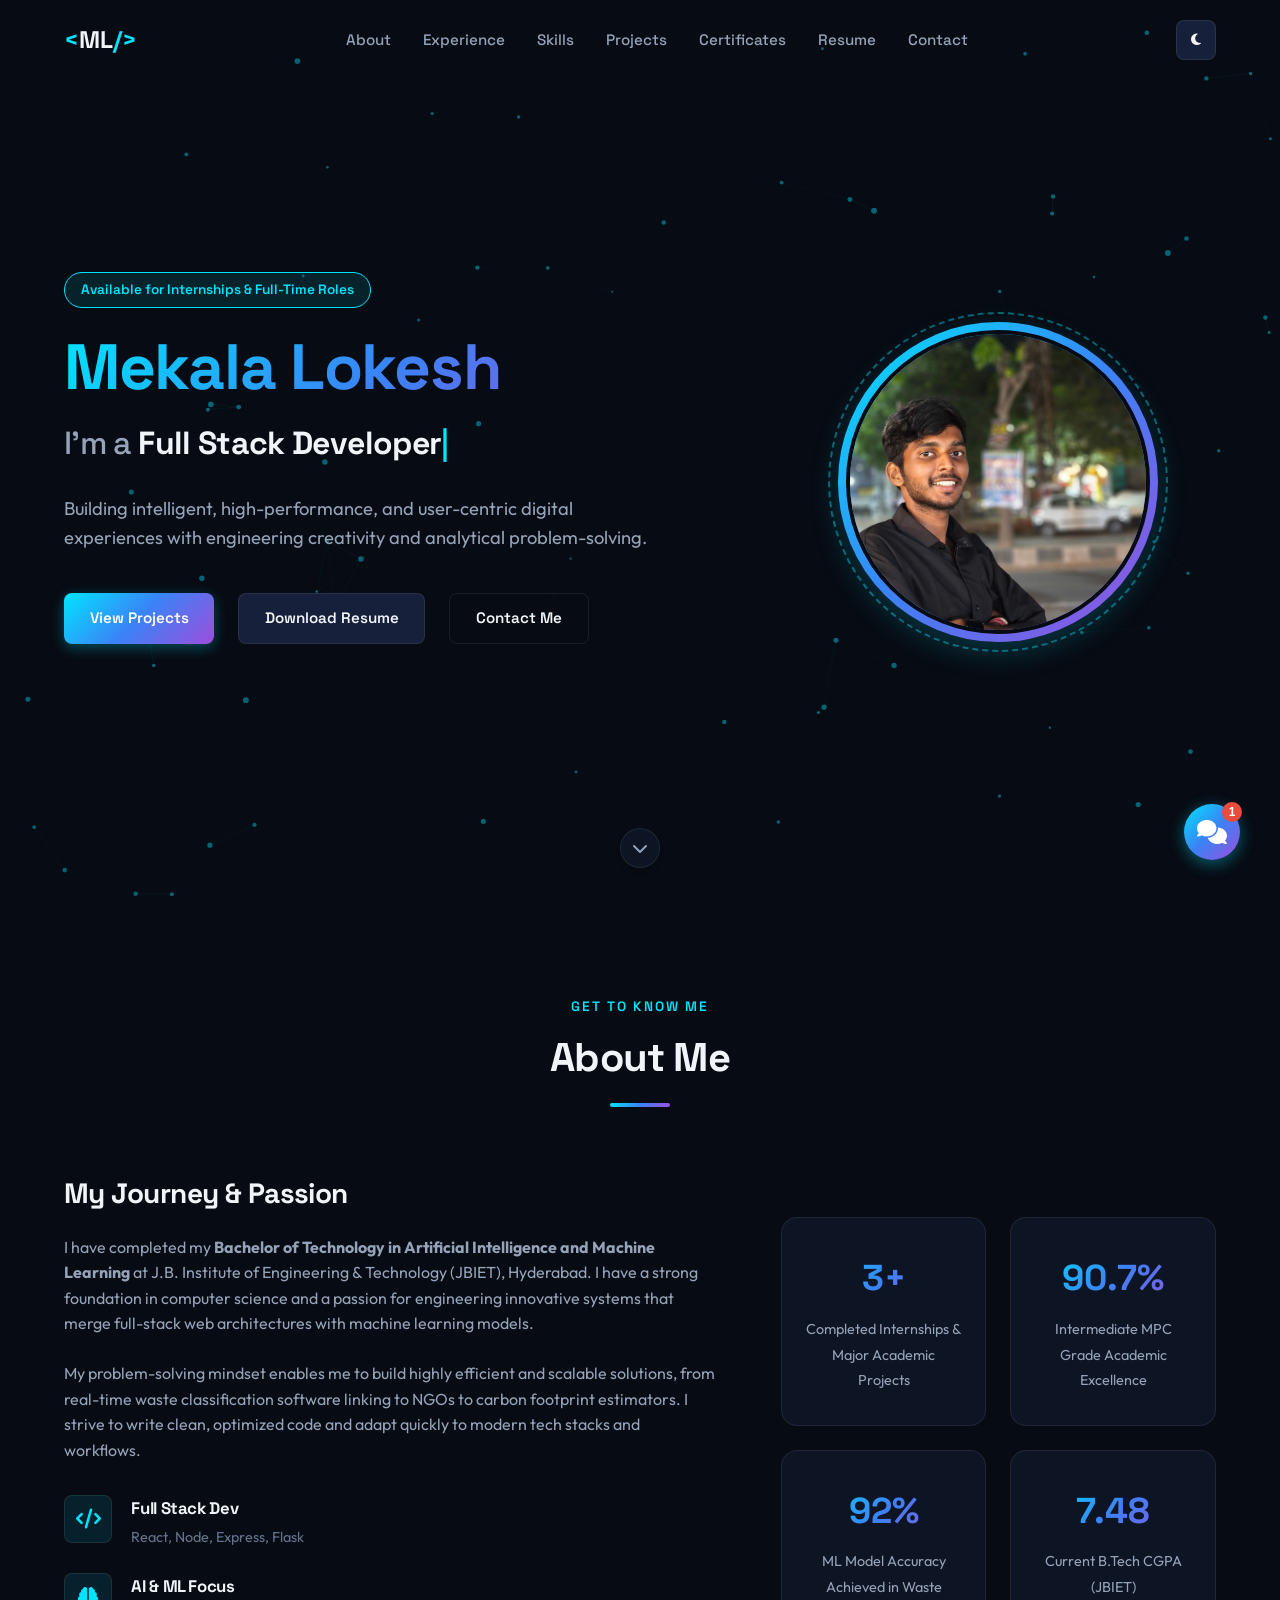
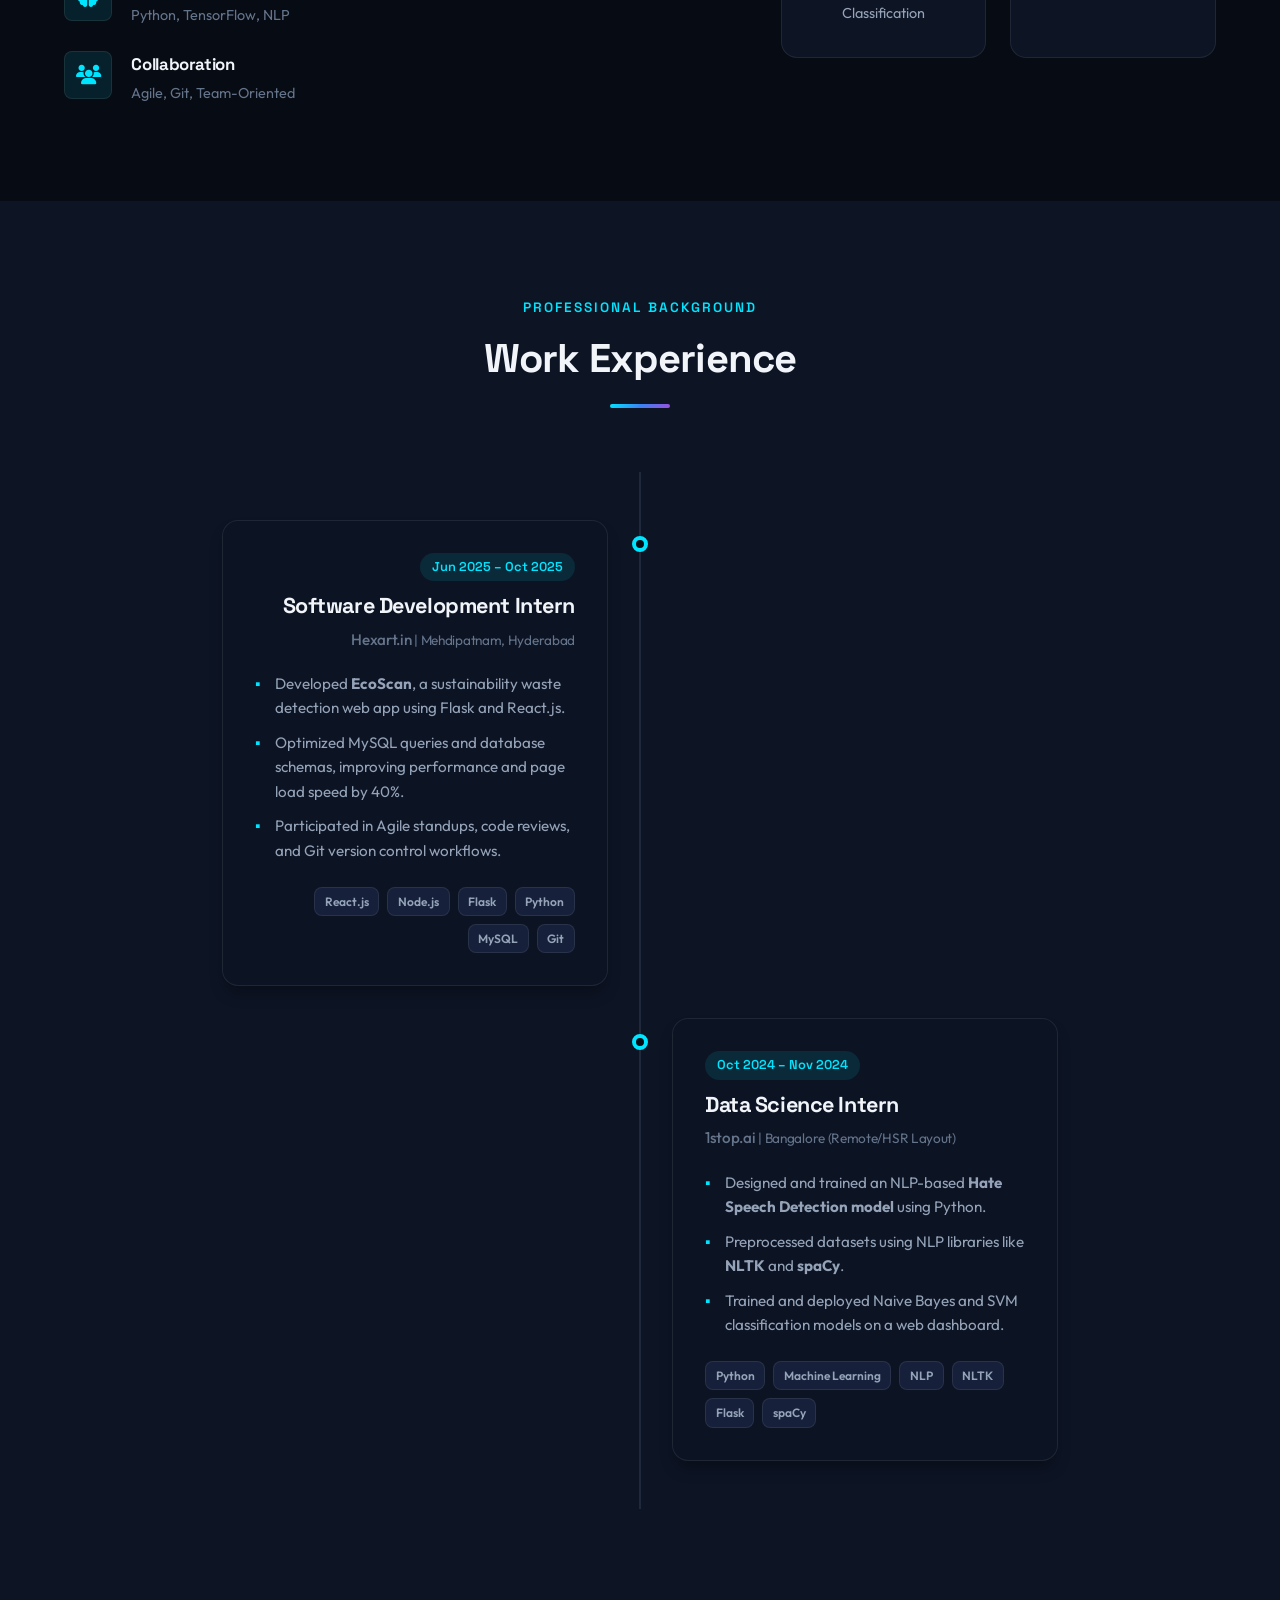
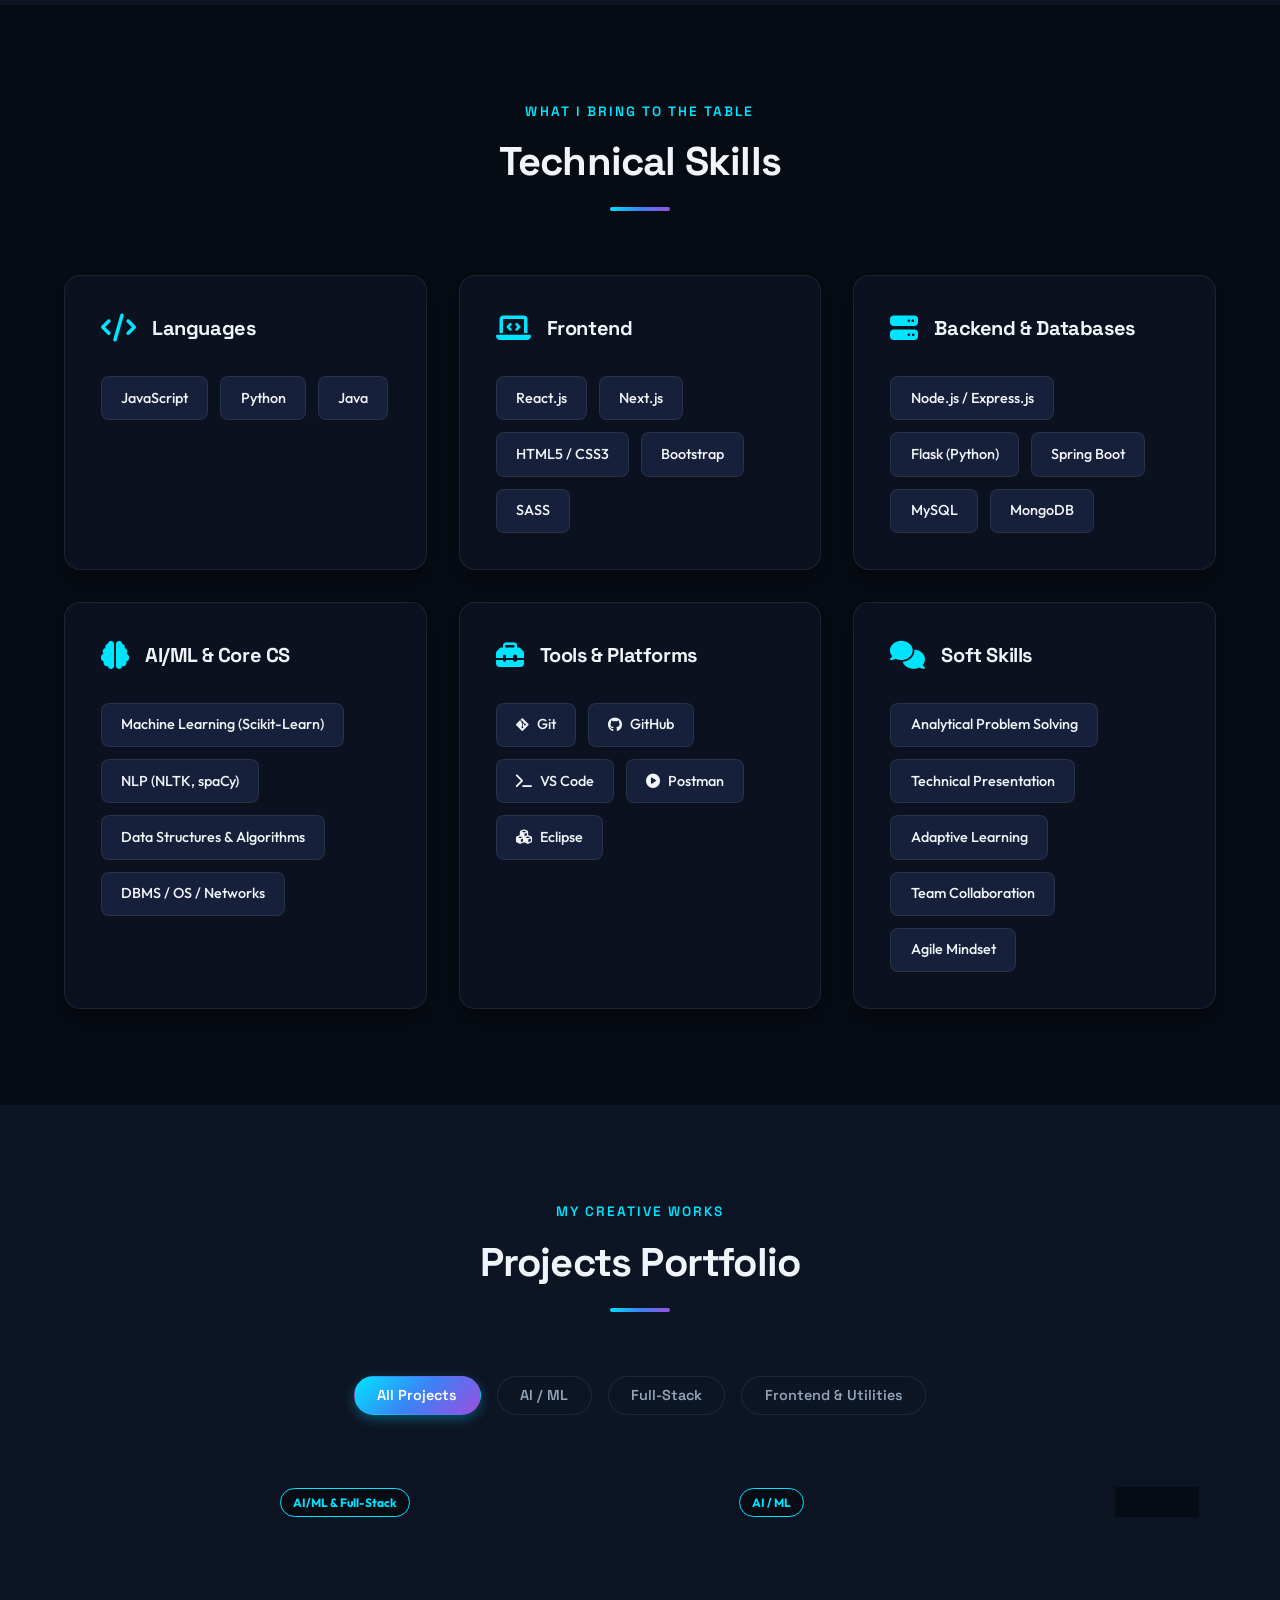
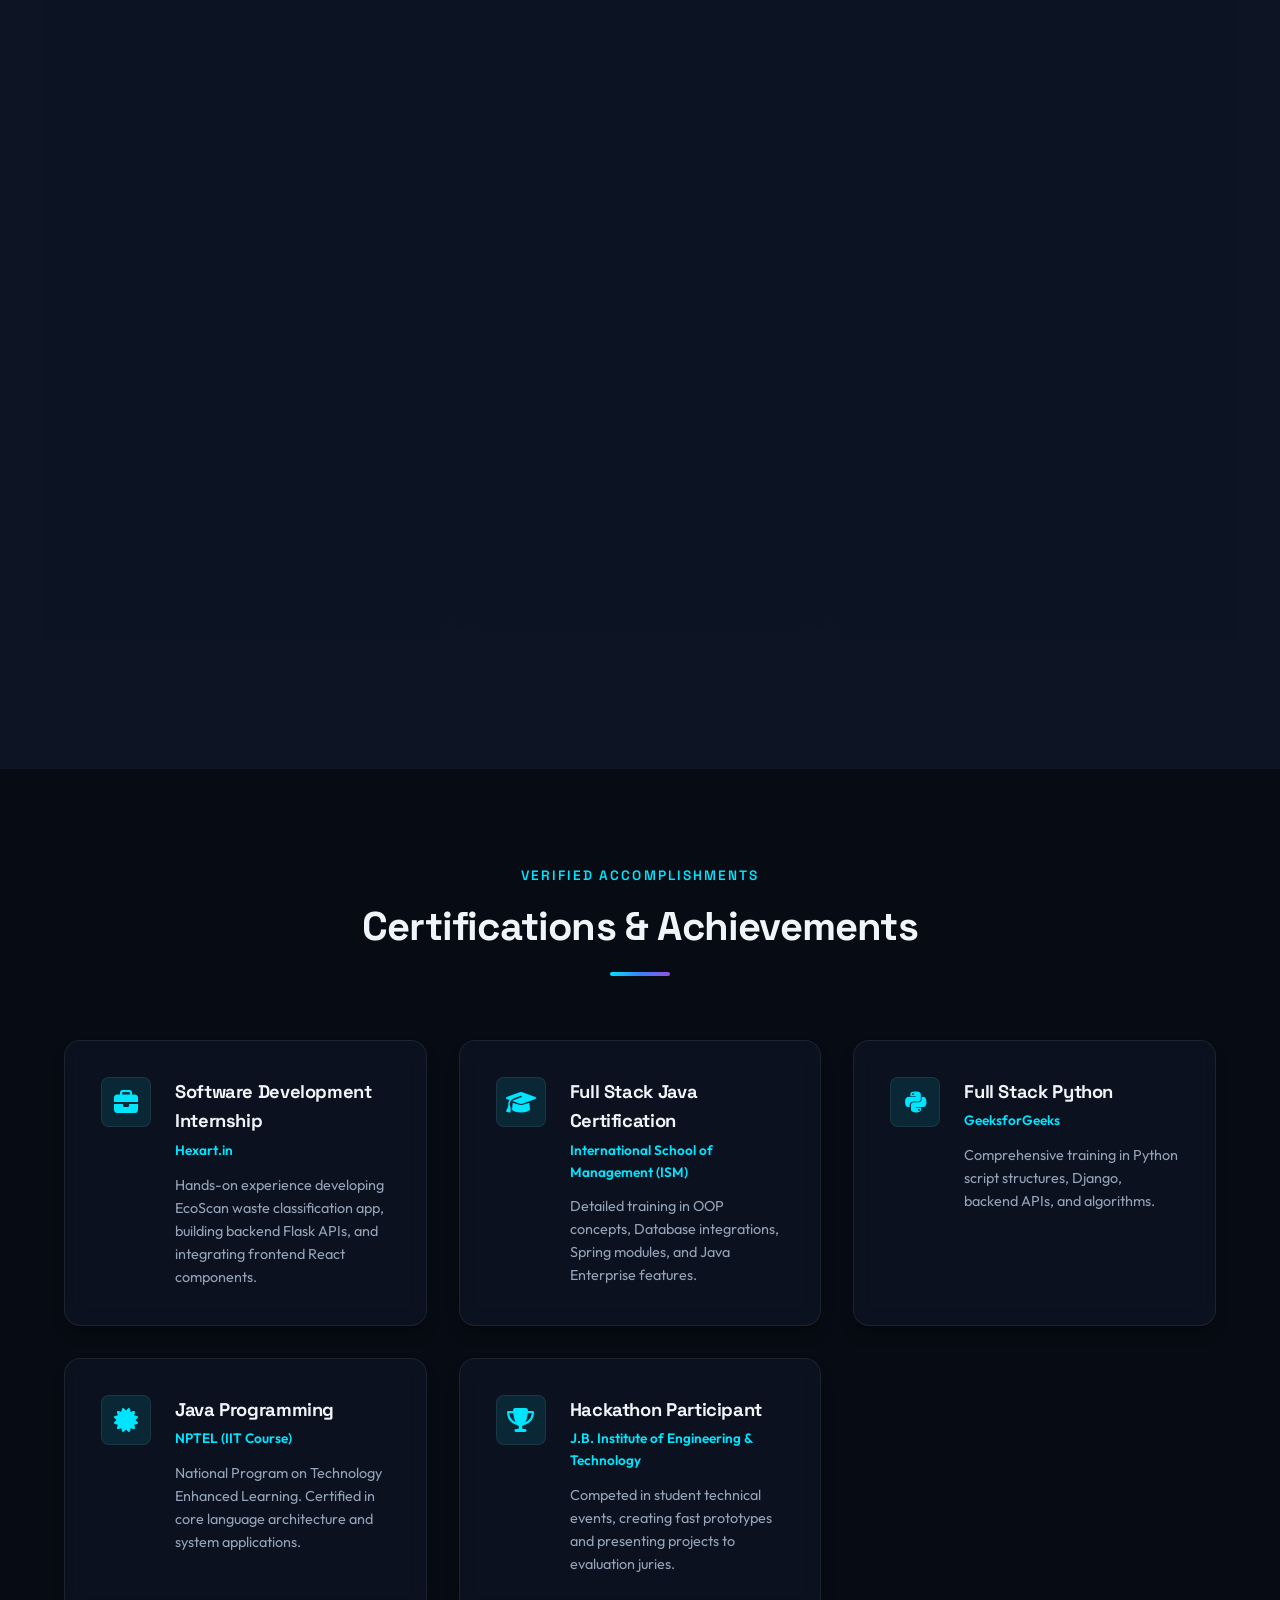
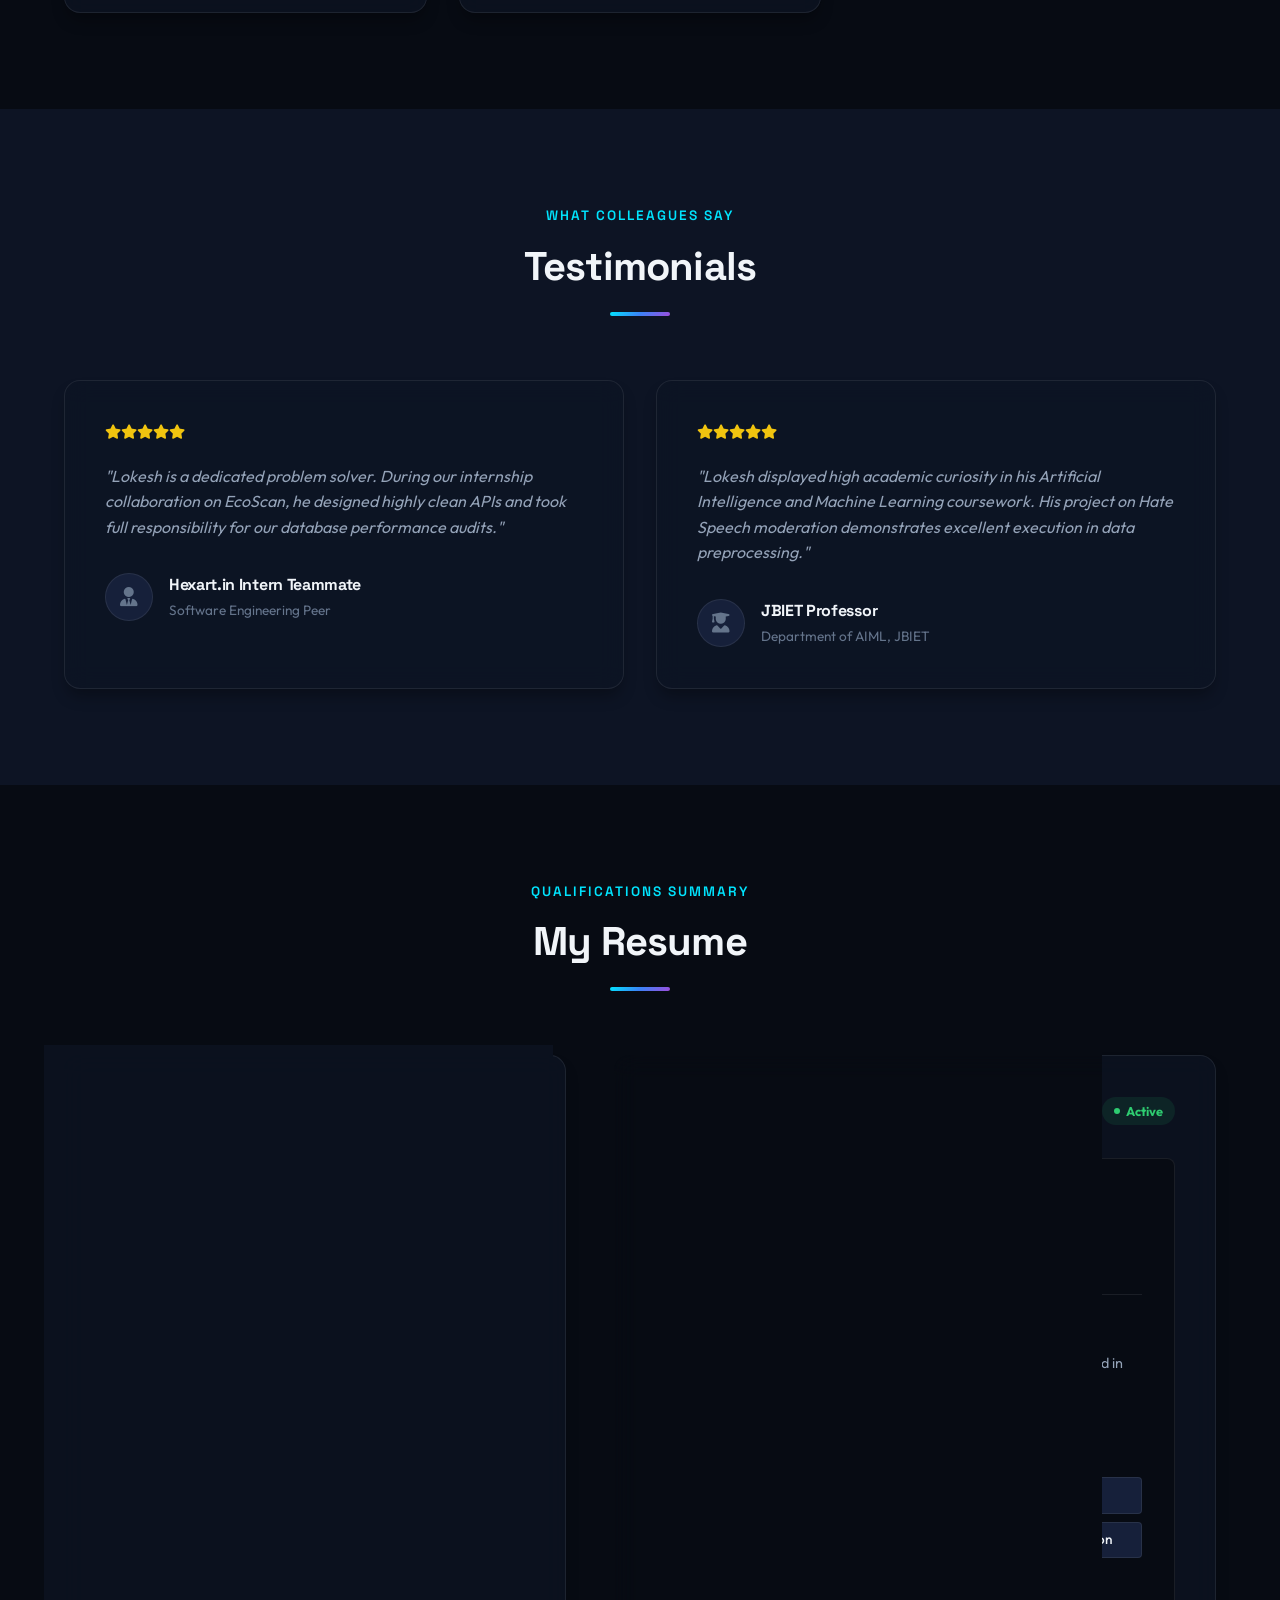
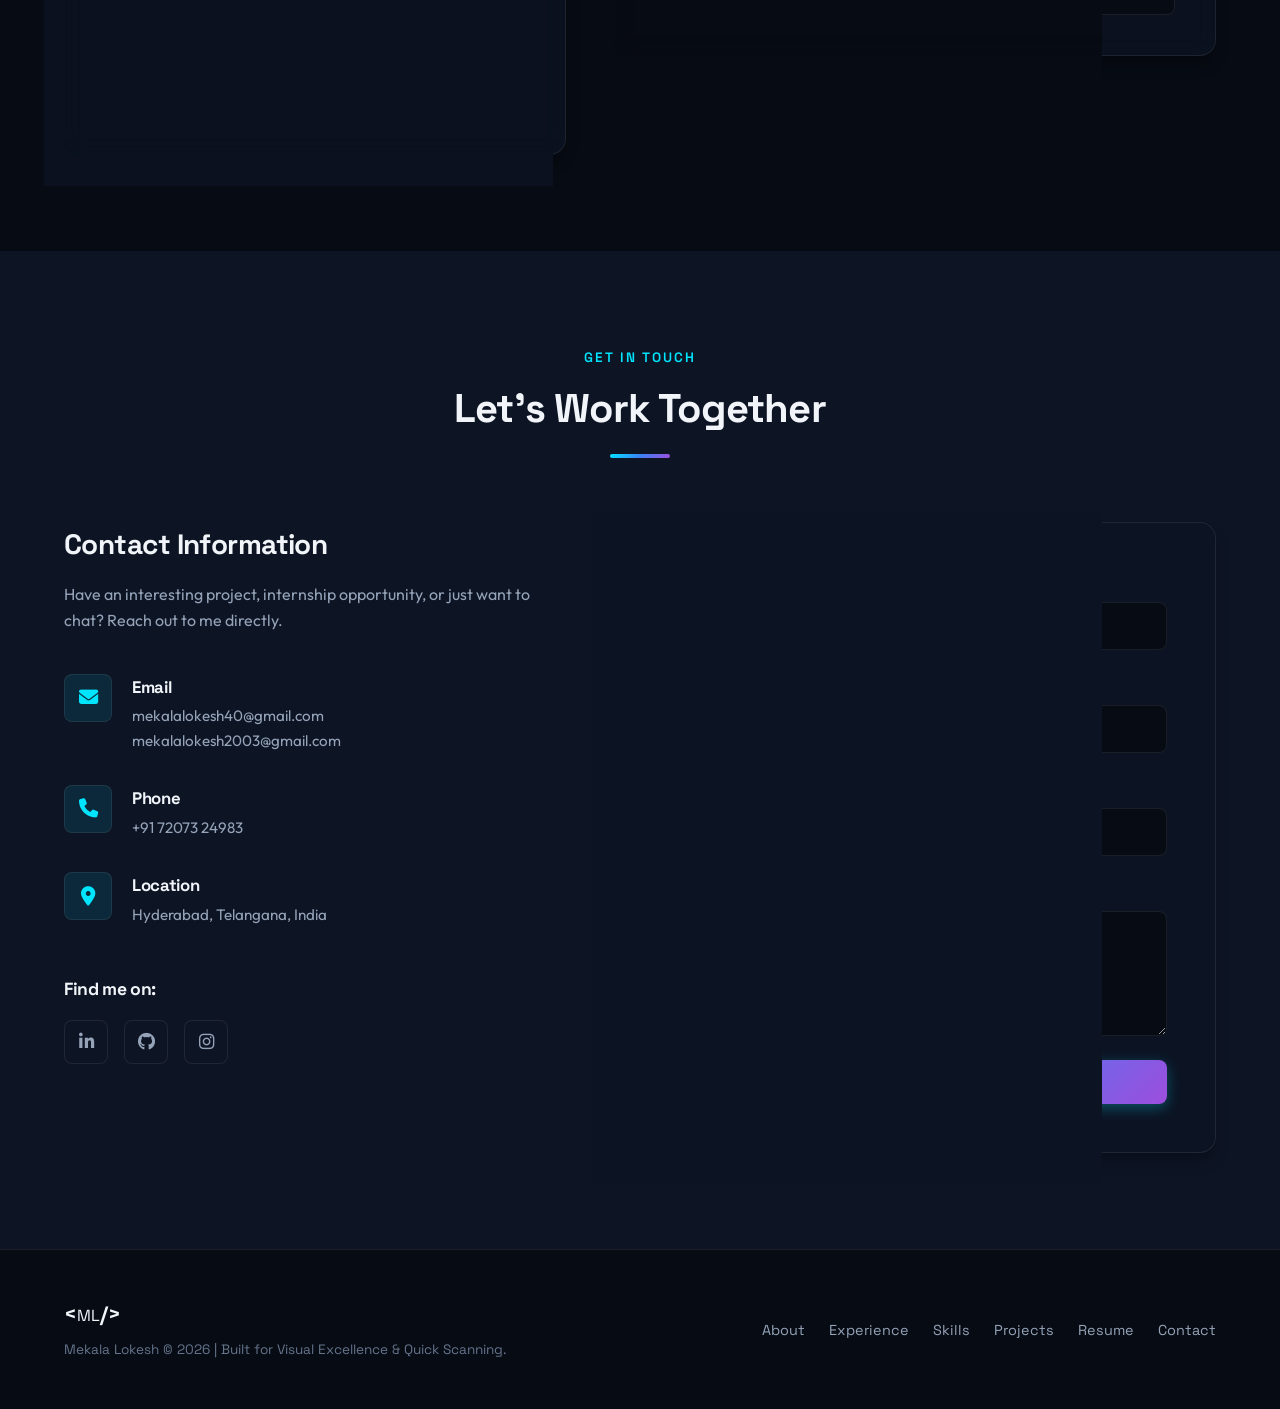
==== index.html @ 7e9081f7 "Restructure repository: Move portfolio files to root level" ====
<!DOCTYPE html>
<html lang="en">
<head>
    <meta charset="UTF-8">
    <meta http-equiv="X-UA-Compatible" content="IE=edge">
    <meta name="viewport" content="width=device-width, initial-scale=1.0">
    
    <!-- SEO Meta Tags -->
    <title>Mekala Lokesh | Full Stack Developer & AI/ML Engineer</title>
    <meta name="author" content="Mekala Lokesh">
    <meta name="description" content="Portfolio of Mekala Lokesh, a highly motivated Full Stack Developer and AI/ML Engineer. Explore projects like EcoScan, CO2 Emission Tracker, and Form Health.">
    <meta name="keywords" content="Mekala Lokesh, Lokesh, Full Stack Developer, AI ML Engineer, JBIET, EcoScan, Software Engineer Portfolio, Hyderabad Developer">
    
    <!-- Open Graph / Facebook -->
    <meta property="og:type" content="website">
    <meta property="og:title" content="Mekala Lokesh | Portfolio">
    <meta property="og:description" content="Explore my software projects, internships, and skill sets in Java, Python, React, Node.js, and Machine Learning.">
    <meta property="og:image" content="https://i.postimg.cc/Hx4nChpH/fbavatar-1630400663387-6838396024049256103.png">
    
    <!-- Twitter -->
    <meta property="twitter:card" content="summary_large_image">
    <meta property="twitter:title" content="Mekala Lokesh | Portfolio">
    <meta property="twitter:description" content="Explore my software projects, internships, and skill sets in Java, Python, React, Node.js, and Machine Learning.">
    
    <!-- Fonts & Icons -->
    <link rel="preconnect" href="https://fonts.googleapis.com">
    <link rel="preconnect" href="https://fonts.gstatic.com" crossorigin>
    <link href="https://fonts.googleapis.com/css2?family=Outfit:wght@300;400;500;600;700;800&family=Space+Grotesk:wght@400;500;600;700&display=swap" rel="stylesheet">
    <link rel="stylesheet" href="https://cdnjs.cloudflare.com/ajax/libs/font-awesome/6.4.0/css/all.min.css">
    
    <!-- Stylesheet -->
    <link rel="stylesheet" href="style.css">
    <link rel="shortcut icon" href="https://i.postimg.cc/Hx4nChpH/fbavatar-1630400663387-6838396024049256103.png" type="image/x-icon">
</head>
<body class="dark-theme">

    <!-- Loading Animation -->
    <div id="loader" class="loader-container">
        <div class="loader-content">
            <div class="spinner"></div>
            <p class="loader-text">Loading Lokesh's Portfolio...</p>
        </div>
    </div>

    <!-- Header Navigation -->
    <header class="header">
        <nav class="navbar" id="navbar">
            <div class="navbar-container container">
                <a href="#hero" class="navbar-brand">
                    <span class="logo-symbol">&lt;</span>ML<span class="logo-symbol">/&gt;</span>
                </a>
                <div class="nav-menu-wrapper">
                    <ul class="menu-items" id="menu-items">
                        <li><a href="#about" class="nav-link">About</a></li>
                        <li><a href="#experience" class="nav-link">Experience</a></li>
                        <li><a href="#skills" class="nav-link">Skills</a></li>
                        <li><a href="#projects" class="nav-link">Projects</a></li>
                        <li><a href="#certifications" class="nav-link">Certificates</a></li>
                        <li><a href="#resume" class="nav-link">Resume</a></li>
                        <li><a href="#contact" class="nav-link">Contact</a></li>
                    </ul>
                </div>
                <div class="nav-actions">
                    <!-- Theme Toggle -->
                    <button id="theme-toggle" class="theme-toggle-btn" aria-label="Toggle Theme">
                        <i class="fa-solid fa-moon moon-icon"></i>
                        <i class="fa-solid fa-sun sun-icon"></i>
                    </button>
                    <!-- Mobile Hamburger -->
                    <button class="hamburger-btn" id="hamburger-btn" aria-label="Open Menu">
                        <span class="bar-line"></span>
                        <span class="bar-line"></span>
                        <span class="bar-line"></span>
                    </button>
                </div>
            </div>
        </nav>
    </header>

    <!-- Hero Landing Section -->
    <section id="hero" class="hero-section">
        <canvas id="particles-canvas" class="particles-canvas"></canvas>
        <div class="container hero-container">
            <div class="hero-content">
                <div class="hero-badge">Available for Internships & Full-Time Roles</div>
                <h1 class="hero-name">Mekala Lokesh</h1>
                <h2 class="hero-title">
                    I'm a <span id="typing-text" class="text-accent"></span><span class="typed-cursor">|</span>
                </h2>
                <p class="hero-tagline">
                    Building intelligent, high-performance, and user-centric digital experiences with engineering creativity and analytical problem-solving.
                </p>
                <div class="hero-ctas">
                    <a href="#projects" class="btn btn-primary">View Projects</a>
                    <a href="assets/Lokesh_fullstack_developer.pdf" download="Lokesh_FullStack_Developer_Resume.pdf" class="btn btn-secondary">Download Resume</a>
                    <a href="#contact" class="btn btn-outline">Contact Me</a>
                </div>

            </div>
            <div class="hero-visual">
                <div class="avatar-frame">
                    <img src="assets/profile.png" alt="Mekala Lokesh Photo" class="avatar-image">
                    <div class="glow-ring"></div>
                </div>
            </div>
        </div>
        <div class="scroll-down-wrapper">
            <a href="#about" class="scroll-down-btn" aria-label="Scroll Down">
                <i class="fa-solid fa-chevron-down"></i>
            </a>
        </div>
    </section>

    <!-- About Me Section -->
    <section id="about" class="about-section section-padding reveal-element">
        <div class="container">
            <div class="section-header text-center">
                <span class="section-subtitle">Get To Know Me</span>
                <h2 class="section-title">About Me</h2>
                <div class="section-underline"></div>
            </div>
            <div class="about-grid">
                <div class="about-text">
                    <h3>My Journey & Passion</h3>
                    <p>
                        I have completed my <strong>Bachelor of Technology in Artificial Intelligence and Machine Learning</strong> at J.B. Institute of Engineering & Technology (JBIET), Hyderabad. I have a strong foundation in computer science and a passion for engineering innovative systems that merge full-stack web architectures with machine learning models.
                    </p>
                    <p>
                        My problem-solving mindset enables me to build highly efficient and scalable solutions, from real-time waste classification software linking to NGOs to carbon footprint estimators. I strive to write clean, optimized code and adapt quickly to modern tech stacks and workflows.
                    </p>
                    <div class="about-highlights">
                        <div class="highlight-item">
                            <div class="highlight-icon"><i class="fa-solid fa-code"></i></div>
                            <div class="highlight-info">
                                <h4>Full Stack Dev</h4>
                                <p>React, Node, Express, Flask</p>
                            </div>
                        </div>
                        <div class="highlight-item">
                            <div class="highlight-icon"><i class="fa-solid fa-brain"></i></div>
                            <div class="highlight-info">
                                <h4>AI & ML Focus</h4>
                                <p>Python, TensorFlow, NLP</p>
                            </div>
                        </div>
                        <div class="highlight-item">
                            <div class="highlight-icon"><i class="fa-solid fa-users"></i></div>
                            <div class="highlight-info">
                                <h4>Collaboration</h4>
                                <p>Agile, Git, Team-Oriented</p>
                            </div>
                        </div>
                    </div>
                </div>
                <div class="about-metrics">
                    <div class="metric-card">
                        <span class="metric-num">3+</span>
                        <span class="metric-label">Completed Internships & Major Academic Projects</span>
                    </div>
                    <div class="metric-card">
                        <span class="metric-num">90.7%</span>
                        <span class="metric-label">Intermediate MPC Grade Academic Excellence</span>
                    </div>
                    <div class="metric-card">
                        <span class="metric-num">92%</span>
                        <span class="metric-label">ML Model Accuracy Achieved in Waste Classification</span>
                    </div>
                    <div class="metric-card">
                        <span class="metric-num">7.48</span>
                        <span class="metric-label">Current B.Tech CGPA (JBIET)</span>
                    </div>
                </div>
            </div>
        </div>
    </section>

    <!-- Experience Timeline Section -->
    <section id="experience" class="experience-section section-padding section-bg-alt reveal-element">
        <div class="container">
            <div class="section-header text-center">
                <span class="section-subtitle">Professional Background</span>
                <h2 class="section-title">Work Experience</h2>
                <div class="section-underline"></div>
            </div>
            <div class="timeline">
                <!-- Experience Item 1 -->
                <div class="timeline-item left">
                    <div class="timeline-dot"></div>
                    <div class="timeline-content glass-card">
                        <div class="timeline-header">
                            <span class="timeline-period">Jun 2025 – Oct 2025</span>
                            <h3 class="timeline-role">Software Development Intern</h3>
                            <h4 class="timeline-org">Hexart.in <span class="location">| Mehdipatnam, Hyderabad</span></h4>
                        </div>
                        <ul class="timeline-tasks">
                            <li>Developed <strong>EcoScan</strong>, a sustainability waste detection web app using Flask and React.js.</li>
                            <li>Optimized MySQL queries and database schemas, improving performance and page load speed by 40%.</li>
                            <li>Participated in Agile standups, code reviews, and Git version control workflows.</li>
                        </ul>
                        <div class="timeline-tags">
                            <span class="tag">React.js</span>
                            <span class="tag">Node.js</span>
                            <span class="tag">Flask</span>
                            <span class="tag">Python</span>
                            <span class="tag">MySQL</span>
                            <span class="tag">Git</span>
                        </div>
                    </div>
                </div>

                <!-- Experience Item 2 -->
                <div class="timeline-item right">
                    <div class="timeline-dot"></div>
                    <div class="timeline-content glass-card">
                        <div class="timeline-header">
                            <span class="timeline-period">Oct 2024 – Nov 2024</span>
                            <h3 class="timeline-role">Data Science Intern</h3>
                            <h4 class="timeline-org">1stop.ai <span class="location">| Bangalore (Remote/HSR Layout)</span></h4>
                        </div>
                        <ul class="timeline-tasks">
                            <li>Designed and trained an NLP-based <strong>Hate Speech Detection model</strong> using Python.</li>
                            <li>Preprocessed datasets using NLP libraries like <strong>NLTK</strong> and <strong>spaCy</strong>.</li>
                            <li>Trained and deployed Naive Bayes and SVM classification models on a web dashboard.</li>
                        </ul>
                        <div class="timeline-tags">
                            <span class="tag">Python</span>
                            <span class="tag">Machine Learning</span>
                            <span class="tag">NLP</span>
                            <span class="tag">NLTK</span>
                            <span class="tag">Flask</span>
                            <span class="tag">spaCy</span>
                        </div>
                    </div>
                </div>
            </div>
        </div>
    </section>

    <!-- Technical Skills Section -->
    <section id="skills" class="skills-section section-padding reveal-element">
        <div class="container">
            <div class="section-header text-center">
                <span class="section-subtitle">What I Bring to the Table</span>
                <h2 class="section-title">Technical Skills</h2>
                <div class="section-underline"></div>
            </div>
            <div class="skills-grid">
                <!-- Languages Card -->
                <div class="skill-card glass-card">
                    <div class="skill-icon-header">
                        <i class="fa-solid fa-code"></i>
                        <h3>Languages</h3>
                    </div>
                    <div class="skill-badge-container">
                        <span class="skill-badge">JavaScript</span>
                        <span class="skill-badge">Python</span>
                        <span class="skill-badge">Java</span>
                    </div>
                </div>

                <!-- Frontend Card -->
                <div class="skill-card glass-card">
                    <div class="skill-icon-header">
                        <i class="fa-solid fa-laptop-code"></i>
                        <h3>Frontend</h3>
                    </div>
                    <div class="skill-badge-container">
                        <span class="skill-badge">React.js</span>
                        <span class="skill-badge">Next.js</span>
                        <span class="skill-badge">HTML5 / CSS3</span>
                        <span class="skill-badge">Bootstrap</span>
                        <span class="skill-badge">SASS</span>
                    </div>
                </div>

                <!-- Backend & Databases Card -->
                <div class="skill-card glass-card">
                    <div class="skill-icon-header">
                        <i class="fa-solid fa-server"></i>
                        <h3>Backend & Databases</h3>
                    </div>
                    <div class="skill-badge-container">
                        <span class="skill-badge">Node.js / Express.js</span>
                        <span class="skill-badge">Flask (Python)</span>
                        <span class="skill-badge">Spring Boot</span>
                        <span class="skill-badge">MySQL</span>
                        <span class="skill-badge">MongoDB</span>
                    </div>
                </div>

                <!-- AI/ML & Core Subjects Card -->
                <div class="skill-card glass-card">
                    <div class="skill-icon-header">
                        <i class="fa-solid fa-brain"></i>
                        <h3>AI/ML & Core CS</h3>
                    </div>
                    <div class="skill-badge-container">
                        <span class="skill-badge">Machine Learning (Scikit-Learn)</span>
                        <span class="skill-badge">NLP (NLTK, spaCy)</span>
                        <span class="skill-badge">Data Structures & Algorithms</span>
                        <span class="skill-badge">DBMS / OS / Networks</span>
                    </div>
                </div>

                <!-- Tools & Platforms Card -->
                <div class="skill-card glass-card">
                    <div class="skill-icon-header">
                        <i class="fa-solid fa-toolbox"></i>
                        <h3>Tools & Platforms</h3>
                    </div>
                    <div class="skill-badge-container">
                        <span class="skill-badge"><i class="fa-brands fa-git-alt"></i> Git</span>
                        <span class="skill-badge"><i class="fa-brands fa-github"></i> GitHub</span>
                        <span class="skill-badge"><i class="fa-solid fa-terminal"></i> VS Code</span>
                        <span class="skill-badge"><i class="fa-solid fa-circle-play"></i> Postman</span>
                        <span class="skill-badge"><i class="fa-solid fa-cubes"></i> Eclipse</span>
                    </div>
                </div>

                <!-- Soft Skills Card -->
                <div class="skill-card glass-card">
                    <div class="skill-icon-header">
                        <i class="fa-solid fa-comments"></i>
                        <h3>Soft Skills</h3>
                    </div>
                    <div class="skill-badge-container">
                        <span class="skill-badge">Analytical Problem Solving</span>
                        <span class="skill-badge">Technical Presentation</span>
                        <span class="skill-badge">Adaptive Learning</span>
                        <span class="skill-badge">Team Collaboration</span>
                        <span class="skill-badge">Agile Mindset</span>
                    </div>
                </div>
            </div>
        </div>
    </section>

    <!-- Projects Section -->
    <section id="projects" class="projects-section section-padding section-bg-alt reveal-element">
        <div class="container">
            <div class="section-header text-center">
                <span class="section-subtitle">My Creative Works</span>
                <h2 class="section-title">Projects Portfolio</h2>
                <div class="section-underline"></div>
            </div>

            <!-- Filters -->
            <div class="project-filters">
                <button class="filter-btn active" data-filter="all">All Projects</button>
                <button class="filter-btn" data-filter="ai-ml">AI / ML</button>
                <button class="filter-btn" data-filter="full-stack">Full-Stack</button>
                <button class="filter-btn" data-filter="frontend">Frontend & Utilities</button>
            </div>

            <!-- Projects Grid -->
            <div class="projects-grid" id="projects-grid">
                
                <!-- Project 1 -->
                <div class="project-card glass-card" data-category="ai-ml full-stack">
                    <div class="project-banner">
                        <div class="project-overlay">
                            <h3>EcoScan</h3>
                            <p>Waste Detection & NGO Linkage</p>
                        </div>
                        <div class="project-cat-badge">AI/ML & Full-Stack</div>
                    </div>
                    <div class="project-details">
                        <h3 class="project-title">EcoScan — Smart Waste Classifier</h3>
                        <p class="project-description">
                            A sustainability web application that classifies waste using Machine Learning, returns recycling recommendations, and links materials directly to NGOs.
                        </p>
                        <div class="project-highlights">
                            <span><strong>Impact:</strong> Achieved ~92% classification accuracy on test dataset.</span>
                            <span><strong>Challenge Solved:</strong> Optimized SQL queries and table indexing, speeding up report generation by 40%.</span>
                        </div>
                        <div class="project-tech">
                            <span class="tech-tag">Python</span>
                            <span class="tech-tag">Flask</span>
                            <span class="tech-tag">MySQL</span>
                            <span class="tech-tag">ML</span>
                            <span class="tech-tag">React.js</span>
                        </div>
                        <div class="project-links">
                            <a href="https://github.com/mekalalokesh03" target="_blank" class="btn btn-sm btn-outline"><i class="fa-brands fa-github"></i> Repository</a>
                            <a href="#contact" class="btn btn-sm btn-primary">Request Demo</a>
                        </div>
                    </div>
                </div>

                <!-- Project 2 -->
                <div class="project-card glass-card" data-category="ai-ml">
                    <div class="project-banner bg-gradient-co2">
                        <div class="project-overlay">
                            <h3>Carbon Tracker</h3>
                            <p>CO2 Emission Estimation</p>
                        </div>
                        <div class="project-cat-badge">AI / ML</div>
                    </div>
                    <div class="project-details">
                        <h3 class="project-title">CO2 Emission Calculator</h3>
                        <p class="project-description">
                            Estimates vehicle carbon output using travel characteristics and generates interactive visual comparison charts for environmental analytics.
                        </p>
                        <div class="project-highlights">
                            <span><strong>Key:</strong> Integrated custom dashboards utilizing Plotly and Matplotlib.</span>
                            <span><strong>Impact:</strong> Provides actionable tips, aiding carbon reduction tracking.</span>
                        </div>
                        <div class="project-tech">
                            <span class="tech-tag">Python</span>
                            <span class="tech-tag">Flask</span>
                            <span class="tech-tag">JavaScript</span>
                            <span class="tech-tag">Plotly</span>
                        </div>
                        <div class="project-links">
                            <a href="https://github.com/mekalalokesh03" target="_blank" class="btn btn-sm btn-outline"><i class="fa-brands fa-github"></i> Source</a>
                            <a href="#contact" class="btn btn-sm btn-primary">Request Demo</a>
                        </div>
                    </div>
                </div>

                <!-- Project 3 -->
                <div class="project-card glass-card" data-category="full-stack">
                    <div class="project-banner bg-gradient-health">
                        <div class="project-overlay">
                            <h3>Form Health</h3>
                            <p>Secure Records Manager</p>
                        </div>
                        <div class="project-cat-badge">Full-Stack</div>
                    </div>
                    <div class="project-details">
                        <h3 class="project-title">Form Health — Health Records</h3>
                        <p class="project-description">
                            A complete patient management dashboard that allows secure health profiling, custom forms with dynamic field validation, and role authentication.
                        </p>
                        <div class="project-highlights">
                            <span><strong>Security:</strong> Implemented JWT token cookies and secure database encryption keys.</span>
                            <span><strong>Result:</strong> Created fluid patient intake dashboards with optimized MongoDB schemas.</span>
                        </div>
                        <div class="project-tech">
                            <span class="tech-tag">React.js</span>
                            <span class="tech-tag">Node.js</span>
                            <span class="tech-tag">Express.js</span>
                            <span class="tech-tag">MongoDB</span>
                        </div>
                        <div class="project-links">
                            <a href="https://github.com/mekalalokesh03" target="_blank" class="btn btn-sm btn-outline"><i class="fa-brands fa-github"></i> Repository</a>
                            <a href="https://form-health.onrender.com" target="_blank" class="btn btn-sm btn-primary">Request Demo</a>
                        </div>
                    </div>
                </div>
            </div>


        </div>
    </section>

    <!-- Certifications & Achievements Section -->
    <section id="certifications" class="certifications-section section-padding reveal-element">
        <div class="container">
            <div class="section-header text-center">
                <span class="section-subtitle">Verified Accomplishments</span>
                <h2 class="section-title">Certifications & Achievements</h2>
                <div class="section-underline"></div>
            </div>
            <div class="certifications-grid">
                
                <!-- Internship Certification -->
                <div class="cert-card glass-card" onclick="window.open('assets/cert_internship.png', '_blank')" style="cursor: pointer;">
                    <div class="cert-icon"><i class="fa-solid fa-briefcase"></i></div>
                    <div class="cert-body">
                        <h3>Software Development Internship</h3>
                        <p class="cert-issuer">Hexart.in</p>
                        <p class="cert-desc">Hands-on experience developing EcoScan waste classification app, building backend Flask APIs, and integrating frontend React components.</p>
                    </div>
                </div>

                <!-- Cert 1 -->
                <div class="cert-card glass-card">
                    <div class="cert-icon"><i class="fa-solid fa-graduation-cap"></i></div>
                    <div class="cert-body">
                        <h3>Full Stack Java Certification</h3>
                        <p class="cert-issuer">International School of Management (ISM)</p>
                        <p class="cert-desc">Detailed training in OOP concepts, Database integrations, Spring modules, and Java Enterprise features.</p>
                    </div>
                </div>

                <!-- Cert 2 -->
                <div class="cert-card glass-card" onclick="window.open('assets/cert_python.jpg', '_blank')" style="cursor: pointer;">
                    <div class="cert-icon"><i class="fa-brands fa-python"></i></div>
                    <div class="cert-body">
                        <h3>Full Stack Python</h3>
                        <p class="cert-issuer">GeeksforGeeks</p>
                        <p class="cert-desc">Comprehensive training in Python script structures, Django, backend APIs, and algorithms.</p>
                    </div>
                </div>

                <!-- Cert 3 -->
                <div class="cert-card glass-card" onclick="window.open('assets/cert_java.png', '_blank')" style="cursor: pointer;">
                    <div class="cert-icon"><i class="fa-solid fa-certificate"></i></div>
                    <div class="cert-body">
                        <h3>Java Programming</h3>
                        <p class="cert-issuer">NPTEL (IIT Course)</p>
                        <p class="cert-desc">National Program on Technology Enhanced Learning. Certified in core language architecture and system applications.</p>
                    </div>
                </div>

                <!-- Cert 5 -->
                <div class="cert-card glass-card" onclick="window.open('assets/cert_hackathon.png', '_blank')" style="cursor: pointer;">
                    <div class="cert-icon"><i class="fa-solid fa-trophy"></i></div>
                    <div class="cert-body">
                        <h3>Hackathon Participant</h3>
                        <p class="cert-issuer">J.B. Institute of Engineering & Technology</p>
                        <p class="cert-desc">Competed in student technical events, creating fast prototypes and presenting projects to evaluation juries.</p>
                    </div>
                </div>
            </div>
        </div>
    </section>

    <!-- Testimonials Section -->
    <section id="testimonials" class="testimonials-section section-padding section-bg-alt reveal-element">
        <div class="container">
            <div class="section-header text-center">
                <span class="section-subtitle">What Colleagues Say</span>
                <h2 class="section-title">Testimonials</h2>
                <div class="section-underline"></div>
            </div>
            <div class="testimonials-grid">
                
                <!-- Testimonial 1 -->
                <div class="testimonial-card glass-card">
                    <div class="stars"><i class="fa-solid fa-star"></i><i class="fa-solid fa-star"></i><i class="fa-solid fa-star"></i><i class="fa-solid fa-star"></i><i class="fa-solid fa-star"></i></div>
                    <p class="testimonial-text">
                        "Lokesh is a dedicated problem solver. During our internship collaboration on EcoScan, he designed highly clean APIs and took full responsibility for our database performance audits."
                    </p>
                    <div class="testimonial-author">
                        <div class="author-avatar"><i class="fa-solid fa-user-tie"></i></div>
                        <div class="author-info">
                            <h4>Hexart.in Intern Teammate</h4>
                            <p>Software Engineering Peer</p>
                        </div>
                    </div>
                </div>

                <!-- Testimonial 2 -->
                <div class="testimonial-card glass-card">
                    <div class="stars"><i class="fa-solid fa-star"></i><i class="fa-solid fa-star"></i><i class="fa-solid fa-star"></i><i class="fa-solid fa-star"></i><i class="fa-solid fa-star"></i></div>
                    <p class="testimonial-text">
                        "Lokesh displayed high academic curiosity in his Artificial Intelligence and Machine Learning coursework. His project on Hate Speech moderation demonstrates excellent execution in data preprocessing."
                    </p>
                    <div class="testimonial-author">
                        <div class="author-avatar"><i class="fa-solid fa-user-graduate"></i></div>
                        <div class="author-info">
                            <h4>JBIET Professor</h4>
                            <p>Department of AIML, JBIET</p>
                        </div>
                    </div>
                </div>
            </div>
        </div>
    </section>

    <!-- Resume Area -->
    <section id="resume" class="resume-section section-padding reveal-element">
        <div class="container">
            <div class="section-header text-center">
                <span class="section-subtitle">Qualifications Summary</span>
                <h2 class="section-title">My Resume</h2>
                <div class="section-underline"></div>
            </div>
            
            <div class="resume-wrapper">
                <div class="resume-downloads glass-card">
                    <h3>Select Resume Theme</h3>
                    <p>Recruiter-friendly and ATS-optimized versions tailored for different hiring scopes:</p>
                    <div class="download-buttons">
                        <a href="assets/Lokesh_fullstack_developer.pdf" download="Lokesh_FullStack_Developer_Resume.pdf" class="btn btn-primary btn-block">
                            <i class="fa-solid fa-download"></i> Download Full-Stack Resume
                        </a>
                        <a href="assets/Lokesh_Frontend_Developer.pdf" download="Lokesh_Frontend_Developer_Resume.pdf" class="btn btn-outline btn-block">
                            <i class="fa-solid fa-laptop-code"></i> Frontend Focus Resume
                        </a>
                    </div>
                    <div class="edu-highlights">
                        <h4>Education</h4>
                        <div class="edu-item">
                            <h5>B.Tech — Computer Science (AI & ML)</h5>
                            <p class="edu-inst">J. B. Institute of Engineering & Technology, Hyderabad</p>
                            <p class="edu-meta">2022 – 2026 | CGPA: 7.48 / 10</p>
                        </div>
                        <div class="edu-item">
                            <h5>Intermediate (MPC)</h5>
                            <p class="edu-inst">Prathibha Junior College, Mahbubnagar</p>
                            <p class="edu-meta">2020 – 2022 | Percentage: 90.7%</p>
                        </div>
                    </div>
                </div>

                <div class="resume-preview glass-card">
                    <div class="preview-header">
                        <h3>Interactive Digital Preview</h3>
                        <span class="live-badge"><span class="dot"></span> Active</span>
                    </div>
                    <div class="digital-resume-container">
                        <div class="digital-resume-header">
                            <h4>Mekala Lokesh</h4>
                            <p>mekalalokesh40@gmail.com | +91 72073 24983</p>
                            <p>Hyderabad, Telangana, India</p>
                        </div>
                        <div class="digital-resume-section">
                            <h5>Professional Summary</h5>
                            <p>B.Tech AI & ML Student with hands-on software experience. Skilled in React, Node.js, Express, Flask, and MongoDB. Strong in problem solving, code optimizations, and database structure.</p>
                        </div>
                        <div class="digital-resume-section">
                            <h5>Core Competencies</h5>
                            <div class="competencies-grid">
                                <span>Java & Python</span>
                                <span>React & Node</span>
                                <span>Flask API Design</span>
                                <span>SQL & Mongo Optimization</span>
                            </div>
                        </div>
                    </div>
                </div>
            </div>
        </div>
    </section>

    <!-- Contact Section -->
    <section id="contact" class="contact-section section-padding section-bg-alt reveal-element">
        <div class="container">
            <div class="section-header text-center">
                <span class="section-subtitle">Get In Touch</span>
                <h2 class="section-title">Let's Work Together</h2>
                <div class="section-underline"></div>
            </div>

            <div class="contact-wrapper">
                <!-- Info cards -->
                <div class="contact-info">
                    <h3>Contact Information</h3>
                    <p>Have an interesting project, internship opportunity, or just want to chat? Reach out to me directly.</p>
                    
                    <div class="contact-details-list">
                        <div class="info-item">
                            <div class="info-icon"><i class="fa-solid fa-envelope"></i></div>
                            <div class="info-content">
                                <h4>Email</h4>
                                <p><a href="mailto:mekalalokesh40@gmail.com">mekalalokesh40@gmail.com</a></p>
                                <p><a href="mailto:mekalalokesh2003@gmail.com">mekalalokesh2003@gmail.com</a></p>
                            </div>
                        </div>

                        <div class="info-item">
                            <div class="info-icon"><i class="fa-solid fa-phone"></i></div>
                            <div class="info-content">
                                <h4>Phone</h4>
                                <p><a href="tel:+917207324983">+91 72073 24983</a></p>
                            </div>
                        </div>

                        <div class="info-item">
                            <div class="info-icon"><i class="fa-solid fa-location-dot"></i></div>
                            <div class="info-content">
                                <h4>Location</h4>
                                <p>Hyderabad, Telangana, India</p>
                            </div>
                        </div>
                    </div>

                    <div class="social-networks">
                        <h4>Find me on:</h4>
                        <div class="social-icons">
                            <a href="https://www.linkedin.com/in/mekala-lokesh-46a9a6304/" target="_blank" aria-label="LinkedIn"><i class="fa-brands fa-linkedin-in"></i></a>
                            <a href="https://github.com/mekalalokesh03" target="_blank" aria-label="GitHub"><i class="fa-brands fa-github"></i></a>
                            <a href="https://www.instagram.com/m.loknath_loke/" target="_blank" aria-label="Instagram"><i class="fa-brands fa-instagram"></i></a>
                        </div>
                    </div>
                </div>

                <!-- Form -->
                <div class="contact-form-wrapper glass-card">
                    <form id="contact-form" class="contact-form">
                        <div class="form-group">
                            <label for="form-name">Name</label>
                            <input type="text" id="form-name" required placeholder="John Doe">
                            <span class="error-msg" id="name-error">Please fill out your name.</span>
                        </div>
                        <div class="form-group">
                            <label for="form-email">Email</label>
                            <input type="email" id="form-email" required placeholder="john@example.com">
                            <span class="error-msg" id="email-error">Please enter a valid email address.</span>
                        </div>
                        <div class="form-group">
                            <label for="form-subject">Subject</label>
                            <input type="text" id="form-subject" required placeholder="Hiring/Collaboration Inquiry">
                            <span class="error-msg" id="subject-error">Please enter a subject.</span>
                        </div>
                        <div class="form-group">
                            <label for="form-message">Message</label>
                            <textarea id="form-message" rows="5" required placeholder="Hey Lokesh, I saw your portfolio and..."></textarea>
                            <span class="error-msg" id="message-error">Message cannot be empty.</span>
                        </div>
                        
                        <button type="submit" class="btn btn-primary btn-block" id="form-submit-btn">Send Message</button>
                        <div id="form-status-msg" class="form-status-msg"></div>
                    </form>
                </div>
            </div>
        </div>
    </section>

    <!-- Footer -->
    <footer class="footer">
        <div class="container footer-container">
            <div class="footer-brand">
                <span class="logo-symbol">&lt;</span>ML<span class="logo-symbol">/&gt;</span>
                <p>Mekala Lokesh &copy; 2026 | Built for Visual Excellence & Quick Scanning.</p>
            </div>
            <ul class="footer-links">
                <li><a href="#about">About</a></li>
                <li><a href="#experience">Experience</a></li>
                <li><a href="#skills">Skills</a></li>
                <li><a href="#projects">Projects</a></li>
                <li><a href="#resume">Resume</a></li>
                <li><a href="#contact">Contact</a></li>
            </ul>
        </div>
    </footer>

    <!-- Back to Top Button -->
    <button id="back-to-top" class="back-to-top" aria-label="Back to Top">
        <i class="fa-solid fa-arrow-up"></i>
    </button>

    <!-- Chatbot Widget Assistant -->
    <div class="chat-widget" id="chat-widget">
        <button class="chat-toggle" id="chat-toggle" aria-label="Toggle Assistant">
            <i class="fa-solid fa-comments"></i>
            <span class="chat-badge">1</span>
        </button>
        <div class="chat-box" id="chat-box">
            <div class="chat-header">
                <div class="chat-bot-identity">
                    <span class="status-indicator online"></span>
                    <div>
                        <h4>Lokesh's Assistant</h4>
                        <p>Recruiter FAQ Helper</p>
                    </div>
                </div>
                <button class="chat-close" id="chat-close" aria-label="Close Assistant">
                    <i class="fa-solid fa-xmark"></i>
                </button>
            </div>
            <div class="chat-body" id="chat-body">
                <div class="chat-message bot">
                    <p>Hi there! 👋 I am Lokesh's automated assistant. How can I help you today? Select one of the quick questions below:</p>
                </div>
            </div>
            <div class="chat-options" id="chat-options">
                <button class="chat-opt-btn" data-question="skills">What are your top skills?</button>
                <button class="chat-opt-btn" data-question="internship">Are you looking for opportunities?</button>
                <button class="chat-opt-btn" data-question="projects">Tell me about EcoScan.</button>
                <button class="chat-opt-btn" data-question="contact">How can I contact you?</button>
            </div>
        </div>
    </div>

    <!-- JS Scripts -->
    <script src="script.js"></script>
</body>
</html>
---- style.css ----
/* ==========================================================================
   Design Tokens & Variables
   ========================================================================== */
:root {
    /* Fonts */
    --font-heading: 'Space Grotesk', sans-serif;
    --font-body: 'Outfit', sans-serif;

    /* Transition Speeds */
    --transition-fast: 0.2s ease;
    --transition-normal: 0.3s ease;
    --transition-slow: 0.5s cubic-bezier(0.4, 0, 0.2, 1);

    /* Spacing */
    --container-width: 1200px;
    --radius-sm: 8px;
    --radius-md: 16px;
    --radius-lg: 24px;
    --radius-full: 9999px;
}

/* Dark Theme Variables (Default) */
.dark-theme {
    --bg-primary: #070b13;
    --bg-secondary: #0d1424;
    --bg-tertiary: #16203a;
    --bg-accent: rgba(0, 229, 255, 0.1);
    
    --text-primary: #f1f5f9;
    --text-secondary: #94a3b8;
    --text-muted: #64748b;
    
    --accent-blue: #00e5ff;
    --accent-purple: #9d4edd;
    --accent-gradient: linear-gradient(135deg, #00e5ff 0%, #3b82f6 50%, #9d4edd 100%);
    --accent-glow: rgba(0, 229, 255, 0.3);
    
    --border-color: rgba(255, 255, 255, 0.08);
    --border-hover: rgba(0, 229, 255, 0.3);
    
    --glass-bg: rgba(13, 20, 36, 0.7);
    --glass-blur: blur(12px);
    
    --shadow-sm: 0 4px 6px -1px rgba(0, 0, 0, 0.2);
    --shadow-md: 0 10px 15px -3px rgba(0, 0, 0, 0.3);
    --shadow-lg: 0 20px 25px -5px rgba(0, 0, 0, 0.5);
    
    --timeline-line: #1e293b;
}

/* Light Theme Variables */
.light-theme {
    --bg-primary: #f8fafc;
    --bg-secondary: #ffffff;
    --bg-tertiary: #f1f5f9;
    --bg-accent: rgba(59, 130, 246, 0.1);
    
    --text-primary: #0f172a;
    --text-secondary: #475569;
    --text-muted: #64748b;
    
    --accent-blue: #2563eb;
    --accent-purple: #7c3aed;
    --accent-gradient: linear-gradient(135deg, #2563eb 0%, #3b82f6 50%, #7c3aed 100%);
    --accent-glow: rgba(37, 99, 235, 0.15);
    
    --border-color: rgba(15, 23, 42, 0.08);
    --border-hover: rgba(37, 99, 235, 0.3);
    
    --glass-bg: rgba(255, 255, 255, 0.75);
    --glass-blur: blur(12px);
    
    --shadow-sm: 0 1px 3px rgba(0, 0, 0, 0.05);
    --shadow-md: 0 4px 12px rgba(15, 23, 42, 0.05);
    --shadow-lg: 0 16px 24px rgba(15, 23, 42, 0.08);
    
    --timeline-line: #e2e8f0;
}

/* ==========================================================================
   Base Styles & Reset
   ========================================================================== */
*, *::before, *::after {
    box-sizing: border-box;
    margin: 0;
    padding: 0;
}

html {
    scroll-behavior: smooth;
    font-size: 16px;
}

body {
    font-family: var(--font-body);
    background-color: var(--bg-primary);
    color: var(--text-primary);
    transition: background-color var(--transition-normal), color var(--transition-normal);
    line-height: 1.6;
    overflow-x: hidden;
}

h1, h2, h3, h4, h5, h6 {
    font-family: var(--font-heading);
    font-weight: 700;
    letter-spacing: -0.02em;
}

a {
    color: inherit;
    text-decoration: none;
    transition: color var(--transition-fast);
}

ul {
    list-style: none;
}

img {
    max-width: 100%;
    height: auto;
    display: block;
}

canvas {
    display: block;
}

/* ==========================================================================
   Utility Classes & Layout
   ========================================================================== */
.container {
    width: 100%;
    max-width: var(--container-width);
    margin: 0 auto;
    padding: 0 1.5rem;
}

.section-padding {
    padding: 6rem 0;
}

.section-bg-alt {
    background-color: var(--bg-secondary);
}

.text-center {
    text-align: center;
}

.section-header {
    margin-bottom: 4rem;
}

.section-subtitle {
    font-family: var(--font-heading);
    color: var(--accent-blue);
    text-transform: uppercase;
    letter-spacing: 0.15em;
    font-size: 0.85rem;
    font-weight: 600;
    display: block;
    margin-bottom: 0.5rem;
}

.section-title {
    font-size: 2.5rem;
    color: var(--text-primary);
    position: relative;
    display: inline-block;
}

.section-underline {
    height: 4px;
    width: 60px;
    background: var(--accent-gradient);
    margin: 0.8rem auto 0;
    border-radius: var(--radius-full);
}

/* Glassmorphism Card Base */
.glass-card {
    background: var(--glass-bg);
    backdrop-filter: var(--glass-blur);
    -webkit-backdrop-filter: var(--glass-blur);
    border: 1px solid var(--border-color);
    border-radius: var(--radius-md);
    box-shadow: var(--shadow-md);
    transition: border-color var(--transition-normal), box-shadow var(--transition-normal), transform var(--transition-normal);
}

.glass-card:hover {
    border-color: var(--border-hover);
    box-shadow: 0 12px 20px -5px var(--accent-glow);
    transform: translateY(-4px);
}

/* Custom Scrollbar */
::-webkit-scrollbar {
    width: 10px;
}

::-webkit-scrollbar-track {
    background: var(--bg-primary);
}

::-webkit-scrollbar-thumb {
    background: var(--bg-tertiary);
    border-radius: 5px;
    border: 2px solid var(--bg-primary);
}

::-webkit-scrollbar-thumb:hover {
    background: var(--accent-blue);
}

/* ==========================================================================
   Buttons
   ========================================================================== */
.btn {
    display: inline-flex;
    align-items: center;
    justify-content: center;
    gap: 0.5rem;
    padding: 0.8rem 1.6rem;
    font-family: var(--font-heading);
    font-weight: 600;
    font-size: 0.95rem;
    border-radius: var(--radius-sm);
    cursor: pointer;
    transition: all var(--transition-normal);
    border: none;
    outline: none;
}

.btn-primary {
    background: var(--accent-gradient);
    color: #ffffff;
    box-shadow: 0 4px 14px 0 var(--accent-glow);
}

.btn-primary:hover {
    transform: translateY(-2px);
    box-shadow: 0 6px 20px 0 var(--accent-glow);
    opacity: 0.95;
}

.btn-secondary {
    background-color: var(--bg-tertiary);
    color: var(--text-primary);
    border: 1px solid var(--border-color);
}

.btn-secondary:hover {
    background-color: var(--bg-accent);
    border-color: var(--accent-blue);
    color: var(--accent-blue);
    transform: translateY(-2px);
}

.btn-outline {
    background-color: transparent;
    color: var(--text-primary);
    border: 1px solid var(--border-color);
}

.btn-outline:hover {
    border-color: var(--accent-blue);
    background-color: var(--bg-accent);
    transform: translateY(-2px);
}

.btn-block {
    display: flex;
    width: 100%;
}

.btn-sm {
    padding: 0.5rem 1rem;
    font-size: 0.85rem;
}

/* ==========================================================================
   Loader Animation
   ========================================================================== */
.loader-container {
    position: fixed;
    top: 0;
    left: 0;
    width: 100vw;
    height: 100vh;
    background-color: var(--bg-primary);
    z-index: 9999;
    display: flex;
    align-items: center;
    justify-content: center;
    transition: opacity var(--transition-slow), visibility var(--transition-slow);
}

.loader-container.fade-out {
    opacity: 0;
    visibility: hidden;
}

.loader-content {
    text-align: center;
}

.spinner {
    width: 50px;
    height: 50px;
    border: 3px solid var(--border-color);
    border-top: 3px solid var(--accent-blue);
    border-radius: var(--radius-full);
    margin: 0 auto 1.5rem;
    animation: spin 1s linear infinite;
}

.loader-text {
    font-family: var(--font-heading);
    font-size: 1.1rem;
    font-weight: 500;
    color: var(--text-primary);
}

@keyframes spin {
    0% { transform: rotate(0deg); }
    100% { transform: rotate(360deg); }
}

/* ==========================================================================
   Header & Navbar
   ========================================================================== */
.header {
    position: fixed;
    top: 0;
    left: 0;
    width: 100%;
    z-index: 100;
    transition: background-color var(--transition-normal), box-shadow var(--transition-normal);
}

.navbar {
    padding: 1.25rem 0;
    background: transparent;
    transition: padding var(--transition-normal);
}

.navbar.scrolled {
    background: var(--glass-bg);
    backdrop-filter: var(--glass-blur);
    -webkit-backdrop-filter: var(--glass-blur);
    border-bottom: 1px solid var(--border-color);
    box-shadow: var(--shadow-sm);
    padding: 0.85rem 0;
}

.navbar-container {
    display: flex;
    align-items: center;
    justify-content: space-between;
}

.navbar-brand {
    font-family: var(--font-heading);
    font-weight: 800;
    font-size: 1.5rem;
    color: var(--text-primary);
    display: flex;
    align-items: center;
}

.logo-symbol {
    color: var(--accent-blue);
}

.menu-items {
    display: flex;
    gap: 2rem;
}

.nav-link {
    font-family: var(--font-heading);
    font-weight: 500;
    font-size: 0.95rem;
    color: var(--text-secondary);
    position: relative;
    padding: 0.25rem 0;
}

.nav-link::after {
    content: '';
    position: absolute;
    bottom: 0;
    left: 0;
    width: 0;
    height: 2px;
    background: var(--accent-gradient);
    transition: width var(--transition-normal);
}

.nav-link:hover, .nav-link.active {
    color: var(--text-primary);
}

.nav-link:hover::after, .nav-link.active::after {
    width: 100%;
}

.nav-actions {
    display: flex;
    align-items: center;
    gap: 1rem;
}

/* Theme Toggle Button */
.theme-toggle-btn {
    background: var(--bg-tertiary);
    border: 1px solid var(--border-color);
    width: 40px;
    height: 40px;
    border-radius: var(--radius-sm);
    display: flex;
    align-items: center;
    justify-content: center;
    cursor: pointer;
    color: var(--text-primary);
    transition: background-color var(--transition-fast), border-color var(--transition-fast);
}

.theme-toggle-btn:hover {
    background-color: var(--bg-accent);
    border-color: var(--accent-blue);
    color: var(--accent-blue);
}

.sun-icon {
    display: none;
}

.light-theme .moon-icon {
    display: none;
}

.light-theme .sun-icon {
    display: block;
}

/* Mobile Hamburger Menu */
.hamburger-btn {
    display: none;
    flex-direction: column;
    justify-content: space-between;
    width: 30px;
    height: 20px;
    background: transparent;
    border: none;
    cursor: pointer;
    z-index: 101;
}

.bar-line {
    width: 100%;
    height: 2px;
    background-color: var(--text-primary);
    transition: all var(--transition-normal);
}

/* Hamburger toggle active state */
.hamburger-btn.active .bar-line:nth-child(1) {
    transform: translateY(9px) rotate(45deg);
}

.hamburger-btn.active .bar-line:nth-child(2) {
    opacity: 0;
}

.hamburger-btn.active .bar-line:nth-child(3) {
    transform: translateY(-9px) rotate(-45deg);
}

/* ==========================================================================
   Hero Section
   ========================================================================== */
.hero-section {
    min-height: 100vh;
    display: flex;
    align-items: center;
    position: relative;
    padding-top: 8rem;
    padding-bottom: 4rem;
    overflow: hidden;
}

.particles-canvas {
    position: absolute;
    top: 0;
    left: 0;
    width: 100%;
    height: 100%;
    z-index: 1;
    pointer-events: none;
}

.hero-container {
    position: relative;
    z-index: 2;
    display: grid;
    grid-template-columns: 1.2fr 0.8fr;
    gap: 4rem;
    align-items: center;
}

.hero-badge {
    display: inline-block;
    padding: 0.4rem 1rem;
    background-color: var(--bg-accent);
    border: 1px solid var(--accent-blue);
    color: var(--accent-blue);
    font-family: var(--font-heading);
    font-size: 0.85rem;
    font-weight: 600;
    border-radius: var(--radius-full);
    margin-bottom: 1.5rem;
}

.hero-name {
    font-size: 4rem;
    line-height: 1.1;
    margin-bottom: 1rem;
    background: var(--accent-gradient);
    -webkit-background-clip: text;
    -webkit-text-fill-color: transparent;
}

.hero-title {
    font-size: 2rem;
    font-weight: 500;
    margin-bottom: 1.5rem;
    color: var(--text-secondary);
}

.text-accent {
    color: var(--text-primary);
    font-weight: 700;
}

.typed-cursor {
    animation: blink 0.7s infinite;
    color: var(--accent-blue);
}

@keyframes blink {
    0%, 100% { opacity: 1; }
    50% { opacity: 0; }
}

.hero-tagline {
    font-size: 1.15rem;
    color: var(--text-secondary);
    margin-bottom: 2.5rem;
    max-width: 600px;
}

.hero-ctas {
    display: flex;
    gap: 1.5rem;
    margin-bottom: 3rem;
}

.visitor-counter-wrapper {
    display: flex;
    align-items: center;
    gap: 0.5rem;
    font-family: var(--font-heading);
    font-size: 0.9rem;
    color: var(--text-muted);
}

.counter-number {
    color: var(--accent-blue);
    font-weight: 700;
}

/* Hero Avatar visual */
.hero-visual {
    display: flex;
    justify-content: center;
    position: relative;
}

.avatar-frame {
    position: relative;
    width: 320px;
    height: 320px;
    border-radius: var(--radius-full);
    padding: 8px;
    background: var(--accent-gradient);
    box-shadow: 0 10px 30px rgba(0, 229, 255, 0.2);
}

.avatar-image {
    width: 100%;
    height: 100%;
    object-fit: cover;
    border-radius: var(--radius-full);
    border: 4px solid var(--bg-primary);
    background-color: var(--bg-secondary);
}

.glow-ring {
    position: absolute;
    top: -10px;
    left: -10px;
    right: -10px;
    bottom: -10px;
    border-radius: var(--radius-full);
    border: 2px dashed var(--accent-blue);
    opacity: 0.4;
    animation: rotateDashed 20s linear infinite;
}

@keyframes rotateDashed {
    0% { transform: rotate(0deg); }
    100% { transform: rotate(360deg); }
}

.scroll-down-wrapper {
    position: absolute;
    bottom: 2rem;
    left: 50%;
    transform: translateX(-50%);
    z-index: 2;
    animation: float 2s infinite ease-in-out;
}

.scroll-down-btn {
    width: 40px;
    height: 40px;
    border-radius: var(--radius-full);
    border: 1px solid var(--border-color);
    background-color: var(--bg-secondary);
    display: flex;
    align-items: center;
    justify-content: center;
    color: var(--text-secondary);
    box-shadow: var(--shadow-sm);
}

.scroll-down-btn:hover {
    color: var(--accent-blue);
    border-color: var(--accent-blue);
}

@keyframes float {
    0%, 100% { transform: translate(-50%, 0); }
    50% { transform: translate(-50%, -10px); }
}

/* ==========================================================================
   About Me Section
   ========================================================================== */
.about-grid {
    display: grid;
    grid-template-columns: 1.2fr 0.8fr;
    gap: 4rem;
    align-items: center;
}

.about-text h3 {
    font-size: 1.75rem;
    margin-bottom: 1.2rem;
}

.about-text p {
    color: var(--text-secondary);
    margin-bottom: 1.5rem;
}

.about-highlights {
    display: flex;
    flex-direction: column;
    gap: 1.5rem;
    margin-top: 2rem;
}

.highlight-item {
    display: flex;
    gap: 1.2rem;
    align-items: flex-start;
}

.highlight-icon {
    width: 48px;
    height: 48px;
    border-radius: var(--radius-sm);
    background-color: var(--bg-accent);
    color: var(--accent-blue);
    display: flex;
    align-items: center;
    justify-content: center;
    font-size: 1.25rem;
    border: 1px solid var(--border-color);
    flex-shrink: 0;
}

.highlight-info h4 {
    font-size: 1.05rem;
    margin-bottom: 0.25rem;
}

.highlight-info p {
    color: var(--text-muted);
    font-size: 0.9rem;
    margin-bottom: 0;
}

.about-metrics {
    display: grid;
    grid-template-columns: 1fr 1fr;
    gap: 1.5rem;
}

.metric-card {
    background-color: var(--bg-secondary);
    border: 1px solid var(--border-color);
    padding: 2rem 1.5rem;
    border-radius: var(--radius-md);
    text-align: center;
    transition: transform var(--transition-normal), border-color var(--transition-normal);
}

.metric-card:hover {
    transform: translateY(-4px);
    border-color: var(--accent-blue);
}

.metric-num {
    display: block;
    font-family: var(--font-heading);
    font-size: 2.25rem;
    font-weight: 800;
    color: var(--accent-blue);
    background: var(--accent-gradient);
    -webkit-background-clip: text;
    -webkit-text-fill-color: transparent;
    margin-bottom: 0.5rem;
}

.metric-label {
    font-size: 0.9rem;
    color: var(--text-secondary);
}

/* ==========================================================================
   Experience Timeline
   ========================================================================== */
.timeline {
    position: relative;
    max-width: 900px;
    margin: 0 auto;
    padding: 2rem 0;
}

.timeline::after {
    content: '';
    position: absolute;
    width: 2px;
    background-color: var(--timeline-line);
    top: 0;
    bottom: 0;
    left: 50%;
    transform: translateX(-50%);
}

.timeline-item {
    padding: 1rem 2rem;
    position: relative;
    width: 50%;
    z-index: 2;
}

.timeline-item.left {
    left: 0;
    text-align: right;
}

.timeline-item.right {
    left: 50%;
}

.timeline-dot {
    position: absolute;
    width: 16px;
    height: 16px;
    right: -8px;
    background-color: var(--bg-primary);
    border: 4px solid var(--accent-blue);
    border-radius: var(--radius-full);
    top: 2rem;
    z-index: 10;
}

.timeline-item.right .timeline-dot {
    left: -8px;
}

.timeline-content {
    padding: 2rem;
    border-radius: var(--radius-md);
}

.timeline-header {
    margin-bottom: 1.25rem;
}

.timeline-period {
    display: inline-block;
    padding: 0.25rem 0.75rem;
    background-color: var(--bg-accent);
    color: var(--accent-blue);
    font-family: var(--font-heading);
    font-size: 0.8rem;
    font-weight: 600;
    border-radius: var(--radius-full);
    margin-bottom: 0.5rem;
}

.timeline-role {
    font-size: 1.35rem;
    color: var(--text-primary);
}

.timeline-org {
    font-family: var(--font-body);
    font-size: 0.95rem;
    color: var(--text-muted);
    font-weight: 500;
    margin-top: 0.25rem;
}

.timeline-org span.location {
    font-weight: 400;
    font-size: 0.85rem;
}

.timeline-tasks {
    font-size: 0.95rem;
    color: var(--text-secondary);
    margin-bottom: 1.5rem;
    text-align: left;
}

.timeline-item.left .timeline-tasks {
    direction: ltr; /* Ensure text list reads naturally */
}

.timeline-tasks li {
    margin-bottom: 0.65rem;
    position: relative;
    padding-left: 1.25rem;
}

.timeline-tasks li::before {
    content: '▪';
    color: var(--accent-blue);
    position: absolute;
    left: 0;
    top: 0;
}

.timeline-tags {
    display: flex;
    flex-wrap: wrap;
    gap: 0.5rem;
    justify-content: flex-start;
}

.timeline-item.left .timeline-tags {
    justify-content: flex-end;
}

.tag {
    font-size: 0.75rem;
    font-weight: 600;
    background-color: var(--bg-tertiary);
    color: var(--text-secondary);
    padding: 0.25rem 0.6rem;
    border-radius: var(--radius-sm);
    border: 1px solid var(--border-color);
}

/* ==========================================================================
   Skills Section
   ========================================================================== */
.skills-grid {
    display: grid;
    grid-template-columns: repeat(auto-fit, minmax(320px, 1fr));
    gap: 2rem;
}

.skill-card {
    padding: 2.25rem;
}

.skill-icon-header {
    display: flex;
    align-items: center;
    gap: 1rem;
    margin-bottom: 2rem;
    color: var(--accent-blue);
}

.skill-icon-header i {
    font-size: 1.75rem;
}

.skill-icon-header h3 {
    color: var(--text-primary);
    font-size: 1.25rem;
}

.skill-list {
    display: flex;
    flex-direction: column;
    gap: 1.5rem;
}

.skill-info {
    display: flex;
    justify-content: space-between;
    font-size: 0.95rem;
    margin-bottom: 0.5rem;
    font-weight: 500;
}

.progress-bar {
    height: 6px;
    background-color: var(--bg-tertiary);
    border-radius: var(--radius-full);
    overflow: hidden;
}

.progress-fill {
    display: block;
    height: 100%;
    background: var(--accent-gradient);
    border-radius: var(--radius-full);
    transition: width 1s cubic-bezier(0.4, 0, 0.2, 1);
}

.skill-badge-container {
    display: flex;
    flex-wrap: wrap;
    gap: 0.75rem;
}

.skill-badge {
    display: inline-flex;
    align-items: center;
    gap: 0.5rem;
    background-color: var(--bg-tertiary);
    border: 1px solid var(--border-color);
    padding: 0.6rem 1.2rem;
    border-radius: var(--radius-sm);
    font-size: 0.9rem;
    font-weight: 500;
    transition: all var(--transition-fast);
}

.skill-badge:hover {
    border-color: var(--accent-blue);
    background-color: var(--bg-accent);
    color: var(--accent-blue);
    transform: translateY(-2px);
}

/* ==========================================================================
   Projects Section
   ========================================================================== */
.project-filters {
    display: flex;
    justify-content: center;
    gap: 1rem;
    margin-bottom: 3.5rem;
    flex-wrap: wrap;
}

.filter-btn {
    background-color: var(--bg-secondary);
    border: 1px solid var(--border-color);
    color: var(--text-secondary);
    padding: 0.6rem 1.4rem;
    border-radius: var(--radius-full);
    cursor: pointer;
    font-family: var(--font-heading);
    font-weight: 600;
    font-size: 0.9rem;
    transition: all var(--transition-normal);
}

.filter-btn:hover, .filter-btn.active {
    background: var(--accent-gradient);
    color: #ffffff;
    border-color: transparent;
    box-shadow: 0 4px 12px var(--accent-glow);
}

.projects-grid {
    display: grid;
    grid-template-columns: repeat(auto-fit, minmax(340px, 1fr));
    gap: 2rem;
    margin-bottom: 4rem;
}

.project-card {
    display: flex;
    flex-direction: column;
    height: 100%;
    overflow: hidden;
}

.project-banner {
    height: 200px;
    background: linear-gradient(135deg, #1d2671 0%, #c33764 100%);
    position: relative;
    transition: transform var(--transition-normal);
}

.project-card:hover .project-banner {
    transform: scale(1.02);
}

.bg-gradient-co2 {
    background: linear-gradient(135deg, #11998e 0%, #38ef7d 100%);
}

.bg-gradient-health {
    background: linear-gradient(135deg, #3a7bd5 0%, #3a6073 100%);
}

.bg-gradient-speech {
    background: linear-gradient(135deg, #8e2de2 0%, #4a00e0 100%);
}

.bg-gradient-profile {
    background: linear-gradient(135deg, #fc466b 0%, #3f5efb 100%);
}

.project-overlay {
    position: absolute;
    top: 0;
    left: 0;
    width: 100%;
    height: 100%;
    background-color: rgba(7, 11, 19, 0.4);
    display: flex;
    flex-direction: column;
    justify-content: center;
    align-items: center;
    padding: 1.5rem;
    color: #ffffff;
    text-align: center;
}

.project-overlay h3 {
    font-size: 1.5rem;
    margin-bottom: 0.25rem;
}

.project-overlay p {
    font-size: 0.85rem;
    opacity: 0.9;
}

.project-cat-badge {
    position: absolute;
    top: 1rem;
    right: 1rem;
    background-color: rgba(7, 11, 19, 0.85);
    backdrop-filter: blur(4px);
    -webkit-backdrop-filter: blur(4px);
    color: var(--accent-blue);
    border: 1px solid var(--accent-blue);
    padding: 0.25rem 0.75rem;
    border-radius: var(--radius-full);
    font-size: 0.75rem;
    font-weight: 700;
}

.project-details {
    padding: 2rem;
    display: flex;
    flex-direction: column;
    flex-grow: 1;
}

.project-title {
    font-size: 1.3rem;
    margin-bottom: 0.8rem;
    color: var(--text-primary);
}

.project-description {
    font-size: 0.95rem;
    color: var(--text-secondary);
    margin-bottom: 1.5rem;
    flex-grow: 1;
}

.project-highlights {
    background-color: var(--bg-tertiary);
    border: 1px solid var(--border-color);
    padding: 1rem;
    border-radius: var(--radius-sm);
    margin-bottom: 1.5rem;
    font-size: 0.85rem;
    color: var(--text-secondary);
    display: flex;
    flex-direction: column;
    gap: 0.5rem;
}

.project-highlights strong {
    color: var(--accent-blue);
}

.project-tech {
    display: flex;
    flex-wrap: wrap;
    gap: 0.5rem;
    margin-bottom: 2rem;
}

.tech-tag {
    font-size: 0.75rem;
    font-weight: 600;
    color: var(--accent-blue);
    background-color: var(--bg-accent);
    padding: 0.2rem 0.6rem;
    border-radius: var(--radius-sm);
}

.project-links {
    display: grid;
    grid-template-columns: 1fr 1.2fr;
    gap: 1rem;
}

/* GitHub Grid Visual Widget */
.github-contribution-wrapper {
    margin-top: 4rem;
    padding: 2.5rem;
}

.github-contribution-wrapper h3 {
    margin-bottom: 0.25rem;
}

.github-contribution-wrapper p {
    color: var(--text-secondary);
    font-size: 0.95rem;
    margin-bottom: 2rem;
}

.github-graph-container {
    display: grid;
    grid-template-columns: repeat(53, 1fr);
    grid-auto-flow: column;
    gap: 3px;
    overflow-x: auto;
    padding-bottom: 1rem;
}

.github-col {
    display: flex;
    flex-direction: column;
    gap: 3px;
}

.github-square {
    width: 100%;
    aspect-ratio: 1;
    background-color: var(--bg-tertiary);
    border-radius: 2px;
}

/* Commits levels colors */
.github-square.level-0 { background-color: var(--bg-tertiary); }
.github-square.level-1 { background-color: #0e4429; }
.github-square.level-2 { background-color: #006d32; }
.github-square.level-3 { background-color: #26a641; }
.github-square.level-4 { background-color: #39d353; }

/* In Light Theme override colors */
.light-theme .github-square.level-1 { background-color: #9be9a8; }
.light-theme .github-square.level-2 { background-color: #40c463; }
.light-theme .github-square.level-3 { background-color: #30a14e; }
.light-theme .github-square.level-4 { background-color: #216e39; }

.github-meta {
    display: flex;
    justify-content: space-between;
    align-items: center;
    margin-top: 1.5rem;
    font-size: 0.9rem;
    color: var(--text-muted);
}

.github-link {
    display: flex;
    align-items: center;
    gap: 0.4rem;
}

.github-link:hover {
    color: var(--accent-blue);
}

/* ==========================================================================
   Certifications & Achievements
   ========================================================================== */
.certifications-grid {
    display: grid;
    grid-template-columns: repeat(auto-fit, minmax(280px, 1fr));
    gap: 2rem;
}

.cert-card {
    padding: 2.25rem;
    display: flex;
    gap: 1.5rem;
    align-items: flex-start;
}

.cert-icon {
    width: 50px;
    height: 50px;
    border-radius: var(--radius-sm);
    background-color: var(--bg-accent);
    color: var(--accent-blue);
    display: flex;
    align-items: center;
    justify-content: center;
    font-size: 1.5rem;
    border: 1px solid var(--border-color);
    flex-shrink: 0;
}

.cert-body h3 {
    font-size: 1.15rem;
    margin-bottom: 0.25rem;
}

.cert-issuer {
    color: var(--accent-blue);
    font-size: 0.85rem;
    font-weight: 600;
    margin-bottom: 0.75rem;
}

.cert-desc {
    font-size: 0.9rem;
    color: var(--text-secondary);
}

/* ==========================================================================
   Testimonials
   ========================================================================== */
.testimonials-grid {
    display: grid;
    grid-template-columns: repeat(auto-fit, minmax(360px, 1fr));
    gap: 2rem;
    justify-content: center;
}

.testimonial-card {
    padding: 2.5rem;
}

.stars {
    color: #f1c40f;
    margin-bottom: 1.25rem;
    font-size: 0.9rem;
}

.testimonial-text {
    font-style: italic;
    color: var(--text-secondary);
    font-size: 1rem;
    margin-bottom: 2rem;
}

.testimonial-author {
    display: flex;
    align-items: center;
    gap: 1rem;
}

.author-avatar {
    width: 48px;
    height: 48px;
    border-radius: var(--radius-full);
    background-color: var(--bg-tertiary);
    color: var(--text-muted);
    display: flex;
    align-items: center;
    justify-content: center;
    font-size: 1.25rem;
    border: 1px solid var(--border-color);
}

.author-info h4 {
    font-size: 1rem;
    margin-bottom: 0.15rem;
}

.author-info p {
    color: var(--text-muted);
    font-size: 0.85rem;
}

/* ==========================================================================
   Resume Area
   ========================================================================== */
.resume-wrapper {
    display: grid;
    grid-template-columns: 1fr 1.2fr;
    gap: 3rem;
    align-items: flex-start;
}

.resume-downloads {
    padding: 2.5rem;
}

.resume-downloads h3 {
    margin-bottom: 0.5rem;
}

.resume-downloads p {
    color: var(--text-secondary);
    font-size: 0.95rem;
    margin-bottom: 2rem;
}

.download-buttons {
    display: flex;
    flex-direction: column;
    gap: 1rem;
    margin-bottom: 2.5rem;
}

.edu-highlights h4 {
    margin-bottom: 1.5rem;
    font-size: 1.15rem;
    border-bottom: 1px solid var(--border-color);
    padding-bottom: 0.5rem;
}

.edu-item {
    margin-bottom: 1.5rem;
}

.edu-item h5 {
    font-size: 1.05rem;
    color: var(--text-primary);
}

.edu-inst {
    color: var(--accent-blue);
    font-size: 0.9rem;
    font-weight: 500;
}

.edu-meta {
    font-size: 0.85rem;
    color: var(--text-muted);
}

.resume-preview {
    padding: 2.5rem;
}

.preview-header {
    display: flex;
    justify-content: space-between;
    align-items: center;
    margin-bottom: 2rem;
}

.live-badge {
    display: inline-flex;
    align-items: center;
    gap: 0.4rem;
    font-size: 0.8rem;
    font-weight: 700;
    color: #2ecc71;
    background-color: rgba(46, 204, 113, 0.1);
    padding: 0.25rem 0.75rem;
    border-radius: var(--radius-full);
}

.live-badge .dot {
    width: 6px;
    height: 6px;
    background-color: #2ecc71;
    border-radius: var(--radius-full);
    display: inline-block;
    animation: pulse 1.5s infinite;
}

@keyframes pulse {
    0% { transform: scale(0.9); opacity: 0.9; }
    50% { transform: scale(1.2); opacity: 0.5; }
    100% { transform: scale(0.9); opacity: 0.9; }
}

.digital-resume-container {
    background-color: var(--bg-primary);
    border: 1px solid var(--border-color);
    border-radius: var(--radius-sm);
    padding: 2rem;
}

.digital-resume-header {
    text-align: center;
    border-bottom: 1px solid var(--border-color);
    padding-bottom: 1.25rem;
    margin-bottom: 1.5rem;
}

.digital-resume-header h4 {
    font-size: 1.4rem;
    margin-bottom: 0.25rem;
}

.digital-resume-header p {
    font-size: 0.85rem;
    color: var(--text-secondary);
}

.digital-resume-section {
    margin-bottom: 1.5rem;
}

.digital-resume-section h5 {
    font-size: 0.95rem;
    color: var(--accent-blue);
    text-transform: uppercase;
    letter-spacing: 0.05em;
    margin-bottom: 0.5rem;
}

.digital-resume-section p {
    font-size: 0.9rem;
    color: var(--text-secondary);
}

.competencies-grid {
    display: grid;
    grid-template-columns: 1fr 1fr;
    gap: 0.5rem;
}

.competencies-grid span {
    font-size: 0.85rem;
    background-color: var(--bg-tertiary);
    border: 1px solid var(--border-color);
    padding: 0.4rem 0.8rem;
    border-radius: 4px;
    text-align: center;
    font-weight: 500;
}

/* ==========================================================================
   Contact Area
   ========================================================================== */
.contact-wrapper {
    display: grid;
    grid-template-columns: 0.9fr 1.1fr;
    gap: 3.5rem;
    align-items: flex-start;
}

.contact-info h3 {
    font-size: 1.75rem;
    margin-bottom: 1rem;
}

.contact-info > p {
    color: var(--text-secondary);
    margin-bottom: 2.5rem;
}

.contact-details-list {
    display: flex;
    flex-direction: column;
    gap: 2rem;
    margin-bottom: 3rem;
}

.info-item {
    display: flex;
    gap: 1.25rem;
    align-items: flex-start;
}

.info-icon {
    width: 48px;
    height: 48px;
    border-radius: var(--radius-sm);
    background-color: var(--bg-accent);
    color: var(--accent-blue);
    display: flex;
    align-items: center;
    justify-content: center;
    font-size: 1.2rem;
    border: 1px solid var(--border-color);
    flex-shrink: 0;
}

.info-content h4 {
    font-size: 1.05rem;
    margin-bottom: 0.25rem;
}

.info-content p {
    color: var(--text-secondary);
    font-size: 0.95rem;
}

.info-content a:hover {
    color: var(--accent-blue);
}

.social-networks h4 {
    font-size: 1.1rem;
    margin-bottom: 1rem;
}

.social-icons {
    display: flex;
    gap: 1rem;
}

.social-icons a {
    width: 44px;
    height: 44px;
    border-radius: var(--radius-sm);
    border: 1px solid var(--border-color);
    background-color: var(--bg-secondary);
    color: var(--text-secondary);
    display: flex;
    align-items: center;
    justify-content: center;
    font-size: 1.1rem;
    transition: all var(--transition-normal);
}

.social-icons a:hover {
    border-color: var(--accent-blue);
    background-color: var(--bg-accent);
    color: var(--accent-blue);
    transform: translateY(-3px);
}

/* Contact form container styling */
.contact-form-wrapper {
    padding: 3rem;
}

.contact-form {
    display: flex;
    flex-direction: column;
    gap: 1.5rem;
}

.form-group {
    display: flex;
    flex-direction: column;
    gap: 0.5rem;
    position: relative;
}

.form-group label {
    font-family: var(--font-heading);
    font-size: 0.9rem;
    font-weight: 600;
    color: var(--text-secondary);
}

.form-group input, .form-group textarea {
    background-color: var(--bg-primary);
    border: 1px solid var(--border-color);
    color: var(--text-primary);
    padding: 0.85rem 1.2rem;
    border-radius: var(--radius-sm);
    outline: none;
    font-family: var(--font-body);
    font-size: 0.95rem;
    transition: border-color var(--transition-fast), box-shadow var(--transition-fast);
}

.form-group input:focus, .form-group textarea:focus {
    border-color: var(--accent-blue);
    box-shadow: 0 0 0 2px var(--bg-accent);
}

.error-msg {
    color: #e74c3c;
    font-size: 0.8rem;
    font-weight: 500;
    display: none;
    margin-top: 0.25rem;
}

.form-group.invalid input, .form-group.invalid textarea {
    border-color: #e74c3c;
}

.form-group.invalid .error-msg {
    display: block;
}

.form-status-msg {
    padding: 0.85rem;
    border-radius: var(--radius-sm);
    font-size: 0.95rem;
    font-weight: 500;
    text-align: center;
    display: none;
}

.form-status-msg.success {
    display: block;
    background-color: rgba(46, 204, 113, 0.1);
    color: #2ecc71;
    border: 1px solid rgba(46, 204, 113, 0.2);
}

/* ==========================================================================
   Footer
   ========================================================================== */
.footer {
    border-top: 1px solid var(--border-color);
    padding: 3rem 0;
    background-color: var(--bg-primary);
}

.footer-container {
    display: flex;
    justify-content: space-between;
    align-items: center;
}

.footer-brand {
    font-family: var(--font-heading);
}

.footer-brand span {
    font-size: 1.3rem;
    font-weight: 800;
    color: var(--text-primary);
}

.footer-brand p {
    font-size: 0.85rem;
    color: var(--text-muted);
    margin-top: 0.5rem;
}

.footer-links {
    display: flex;
    gap: 1.5rem;
    flex-wrap: wrap;
}

.footer-links a {
    font-family: var(--font-heading);
    font-size: 0.9rem;
    color: var(--text-secondary);
}

.footer-links a:hover {
    color: var(--accent-blue);
}

/* Back to Top Button */
.back-to-top {
    position: fixed;
    bottom: 2.5rem;
    left: 2.5rem; /* Set on left side according to requirements and style compatibility */
    width: 44px;
    height: 44px;
    border-radius: var(--radius-sm);
    background-color: var(--bg-tertiary);
    border: 1px solid var(--border-color);
    color: var(--text-primary);
    display: flex;
    align-items: center;
    justify-content: center;
    cursor: pointer;
    z-index: 99;
    opacity: 0;
    visibility: hidden;
    transition: all var(--transition-normal);
}

.back-to-top.visible {
    opacity: 1;
    visibility: visible;
}

.back-to-top:hover {
    background-color: var(--bg-accent);
    border-color: var(--accent-blue);
    color: var(--accent-blue);
    transform: translateY(-3px);
}

/* ==========================================================================
   Chatbot Assistant Widget
   ========================================================================== */
.chat-widget {
    position: fixed;
    bottom: 2.5rem;
    right: 2.5rem;
    z-index: 1000;
}

.chat-toggle {
    width: 56px;
    height: 56px;
    border-radius: var(--radius-full);
    background: var(--accent-gradient);
    color: #ffffff;
    border: none;
    cursor: pointer;
    font-size: 1.5rem;
    display: flex;
    align-items: center;
    justify-content: center;
    box-shadow: 0 4px 16px rgba(0, 229, 255, 0.4);
    position: relative;
    transition: transform var(--transition-normal);
}

.chat-toggle:hover {
    transform: scale(1.08);
}

.chat-badge {
    position: absolute;
    top: -2px;
    right: -2px;
    width: 20px;
    height: 20px;
    background-color: #e74c3c;
    color: #ffffff;
    border-radius: var(--radius-full);
    font-size: 0.75rem;
    font-weight: 700;
    display: flex;
    align-items: center;
    justify-content: center;
    animation: bounce 2s infinite;
}

@keyframes bounce {
    0%, 100% { transform: translateY(0); }
    50% { transform: translateY(-4px); }
}

.chat-box {
    position: absolute;
    bottom: 4.5rem;
    right: 0;
    width: 360px;
    height: 480px;
    background: var(--glass-bg);
    backdrop-filter: var(--glass-blur);
    -webkit-backdrop-filter: var(--glass-blur);
    border: 1px solid var(--border-color);
    box-shadow: var(--shadow-lg);
    border-radius: var(--radius-md);
    display: flex;
    flex-direction: column;
    overflow: hidden;
    opacity: 0;
    visibility: hidden;
    transform: translateY(20px) scale(0.95);
    transition: opacity var(--transition-normal), visibility var(--transition-normal), transform var(--transition-normal);
}

.chat-box.open {
    opacity: 1;
    visibility: visible;
    transform: translateY(0) scale(1);
}

.chat-header {
    background-color: var(--bg-secondary);
    border-bottom: 1px solid var(--border-color);
    padding: 1.25rem;
    display: flex;
    justify-content: space-between;
    align-items: center;
}

.chat-bot-identity {
    display: flex;
    align-items: center;
    gap: 0.75rem;
}

.status-indicator {
    width: 8px;
    height: 8px;
    border-radius: var(--radius-full);
    display: inline-block;
}

.status-indicator.online {
    background-color: #2ecc71;
    box-shadow: 0 0 8px #2ecc71;
}

.chat-bot-identity h4 {
    font-size: 0.95rem;
    color: var(--text-primary);
}

.chat-bot-identity p {
    font-size: 0.75rem;
    color: var(--text-muted);
}

.chat-close {
    background: transparent;
    border: none;
    color: var(--text-secondary);
    cursor: pointer;
    font-size: 1.2rem;
}

.chat-body {
    flex-grow: 1;
    overflow-y: auto;
    padding: 1.25rem;
    display: flex;
    flex-direction: column;
    gap: 1rem;
}

.chat-message {
    max-width: 80%;
    padding: 0.8rem 1.1rem;
    border-radius: var(--radius-md);
    font-size: 0.9rem;
    line-height: 1.4;
}

.chat-message.bot {
    background-color: var(--bg-tertiary);
    color: var(--text-primary);
    align-self: flex-start;
    border-bottom-left-radius: 2px;
}

.chat-message.user {
    background: var(--accent-gradient);
    color: #ffffff;
    align-self: flex-end;
    border-bottom-right-radius: 2px;
}

.chat-options {
    background-color: var(--bg-secondary);
    border-top: 1px solid var(--border-color);
    padding: 1rem;
    display: flex;
    flex-wrap: wrap;
    gap: 0.5rem;
}

.chat-opt-btn {
    background-color: var(--bg-primary);
    border: 1px solid var(--border-color);
    color: var(--text-secondary);
    padding: 0.4rem 0.8rem;
    border-radius: var(--radius-sm);
    font-family: var(--font-body);
    font-size: 0.8rem;
    font-weight: 500;
    cursor: pointer;
    transition: all var(--transition-fast);
}

.chat-opt-btn:hover {
    border-color: var(--accent-blue);
    color: var(--accent-blue);
    background-color: var(--bg-accent);
}

/* ==========================================================================
   Animations & Scroll Reveals
   ========================================================================== */
.reveal-element {
    opacity: 0;
    transform: translateY(30px);
    transition: opacity 0.8s ease, transform 0.8s ease;
}

.reveal-element.active {
    opacity: 1;
    transform: translateY(0);
}

/* ==========================================================================
   Responsive Breakpoints
   ========================================================================== */
@media (max-width: 992px) {
    html {
        font-size: 15px;
    }
    
    .hero-container {
        grid-template-columns: 1fr;
        gap: 3rem;
        text-align: center;
    }
    
    .hero-visual {
        order: -1;
    }
    
    .hero-tagline {
        margin-left: auto;
        margin-right: auto;
    }
    
    .hero-ctas {
        justify-content: center;
    }
    
    .visitor-counter-wrapper {
        justify-content: center;
    }
    
    .about-grid {
        grid-template-columns: 1fr;
        gap: 3rem;
    }
    
    .timeline::after {
        left: 31px;
    }
    
    .timeline-item {
        width: 100%;
        padding-left: 55px;
        padding-right: 0;
    }
    
    .timeline-item.left {
        text-align: left;
    }
    
    .timeline-item.left .timeline-tasks,
    .timeline-item.left .timeline-tags {
        justify-content: flex-start;
    }
    
    .timeline-dot {
        left: 23px !important;
        right: auto !important;
    }
    
    .timeline-item.right {
        left: 0%;
    }
    
    .resume-wrapper {
        grid-template-columns: 1fr;
    }
    
    .contact-wrapper {
        grid-template-columns: 1fr;
        gap: 3rem;
    }
}

@media (max-width: 768px) {
    .hamburger-btn {
        display: flex;
    }
    
    .menu-items {
        position: fixed;
        top: 0;
        right: -100%;
        width: 280px;
        height: 100vh;
        background-color: var(--bg-secondary);
        border-left: 1px solid var(--border-color);
        flex-direction: column;
        padding: 6rem 2rem 2rem;
        transition: right var(--transition-slow);
        z-index: 100;
        box-shadow: var(--shadow-lg);
    }
    
    .menu-items.open {
        right: 0;
    }
    
    .nav-actions {
        z-index: 102;
    }
    
    .hero-name {
        font-size: 3rem;
    }
    
    .hero-title {
        font-size: 1.6rem;
    }
    
    .section-title {
        font-size: 2.1rem;
    }
    
    .avatar-frame {
        width: 260px;
        height: 260px;
    }
    
    .contact-form-wrapper {
        padding: 2rem;
    }
    
    .chat-box {
        width: 320px;
        right: -10px;
    }
}

@media (max-width: 480px) {
    .hero-ctas {
        flex-direction: column;
        gap: 1rem;
    }
    
    .hero-ctas .btn {
        width: 100%;
    }
    
    .about-metrics {
        grid-template-columns: 1fr;
    }
    
    .project-links {
        grid-template-columns: 1fr;
    }
}
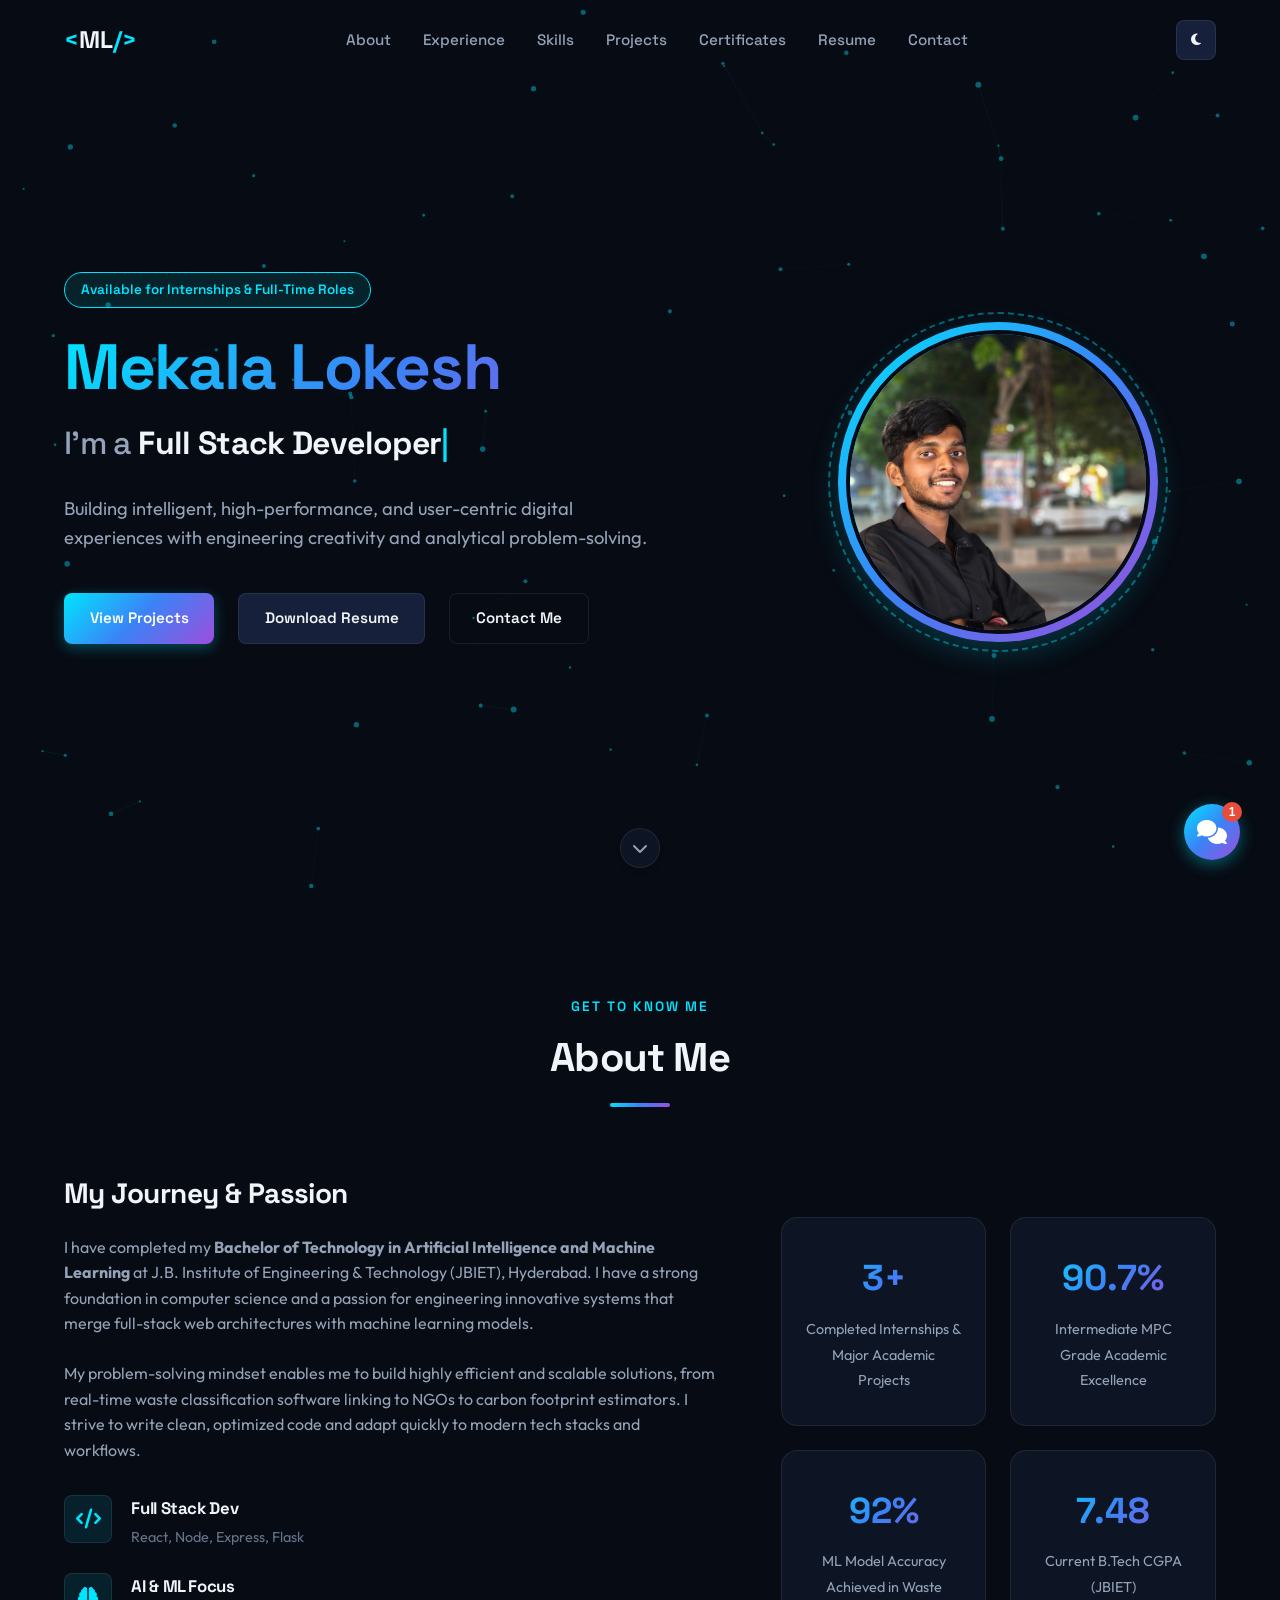
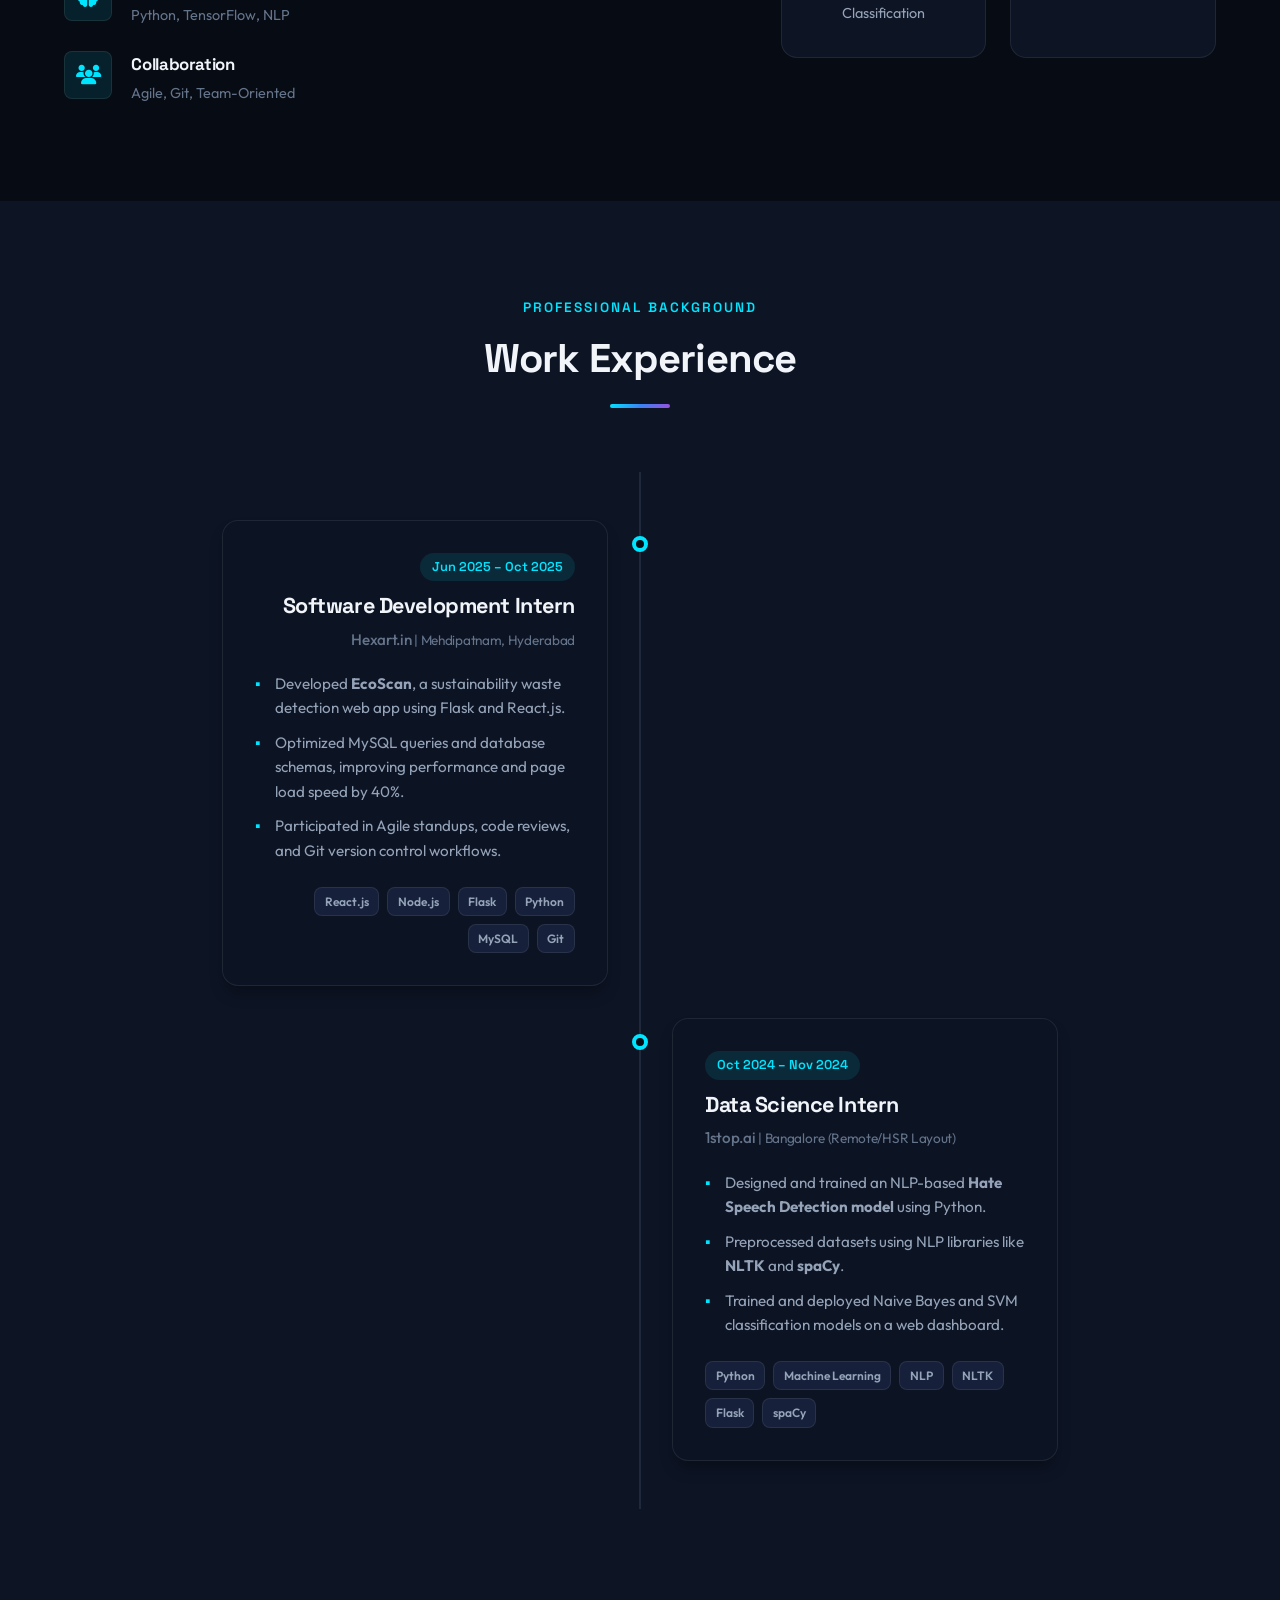
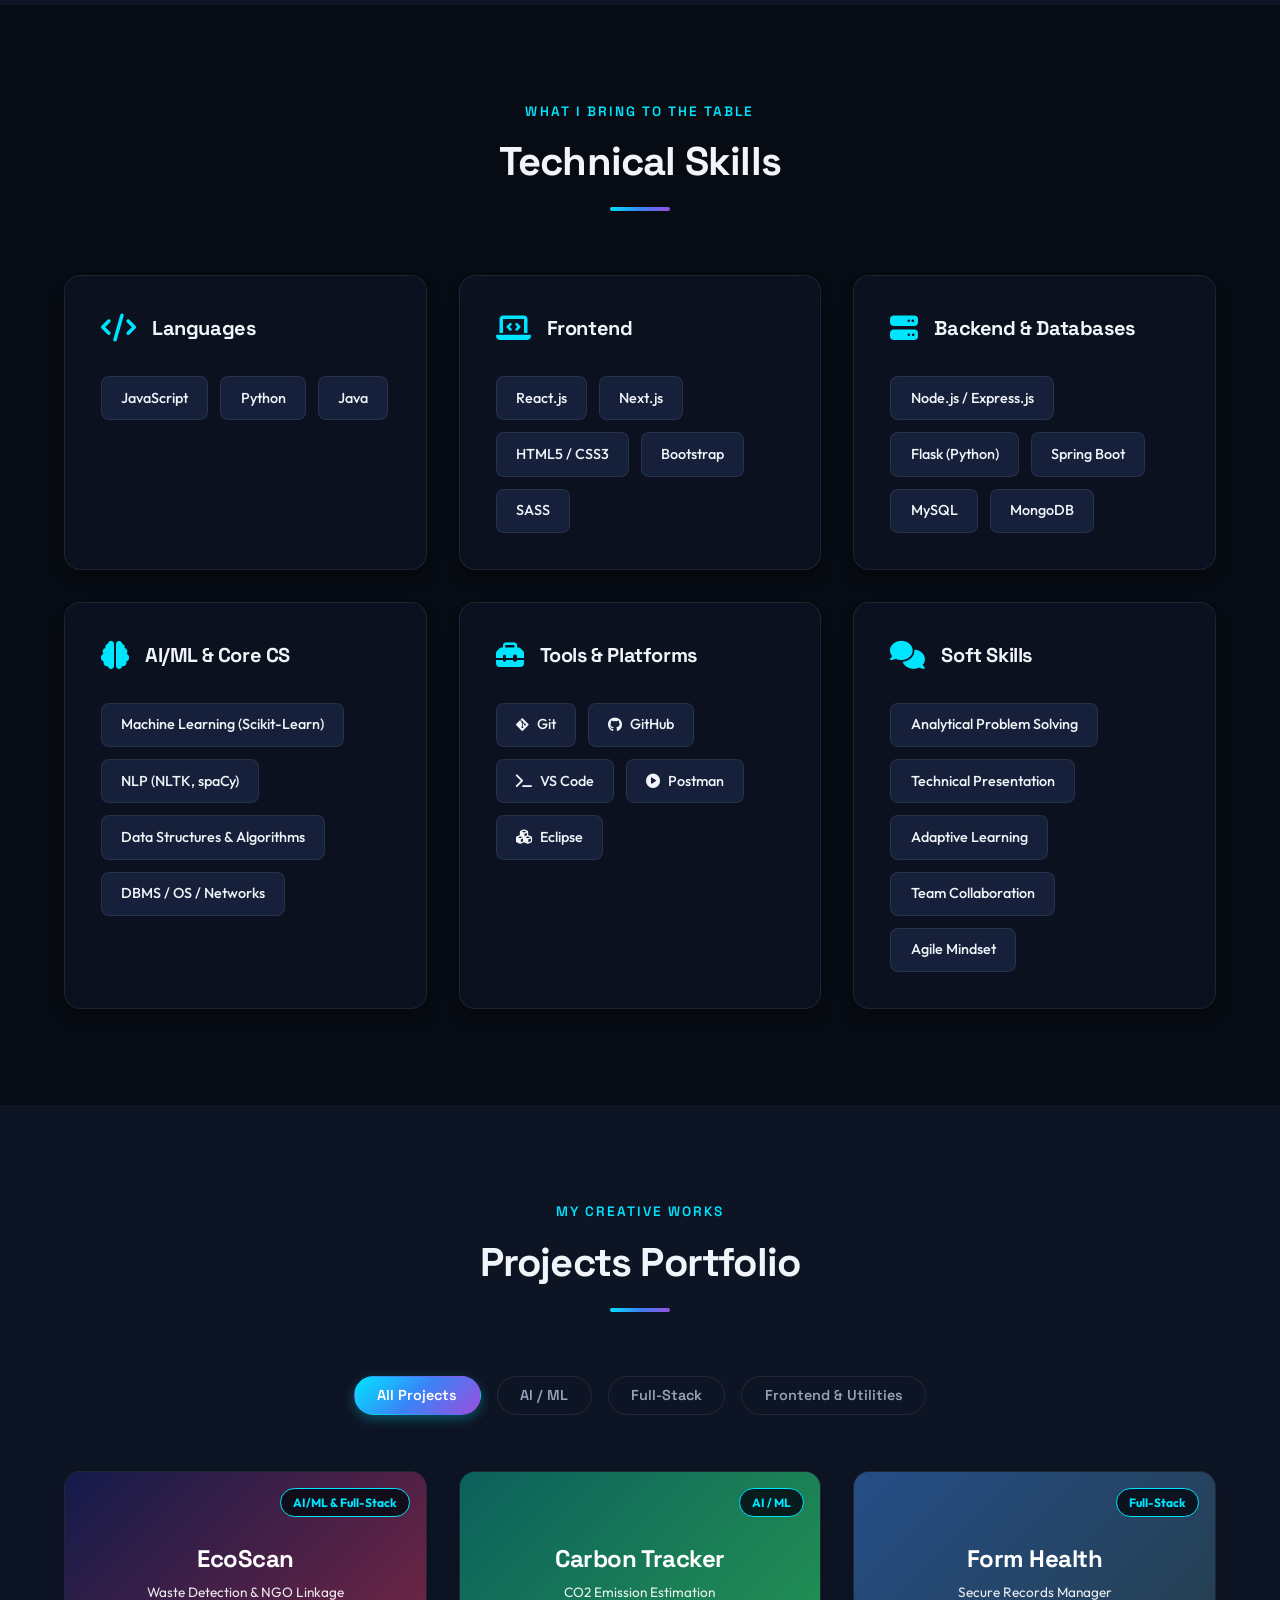
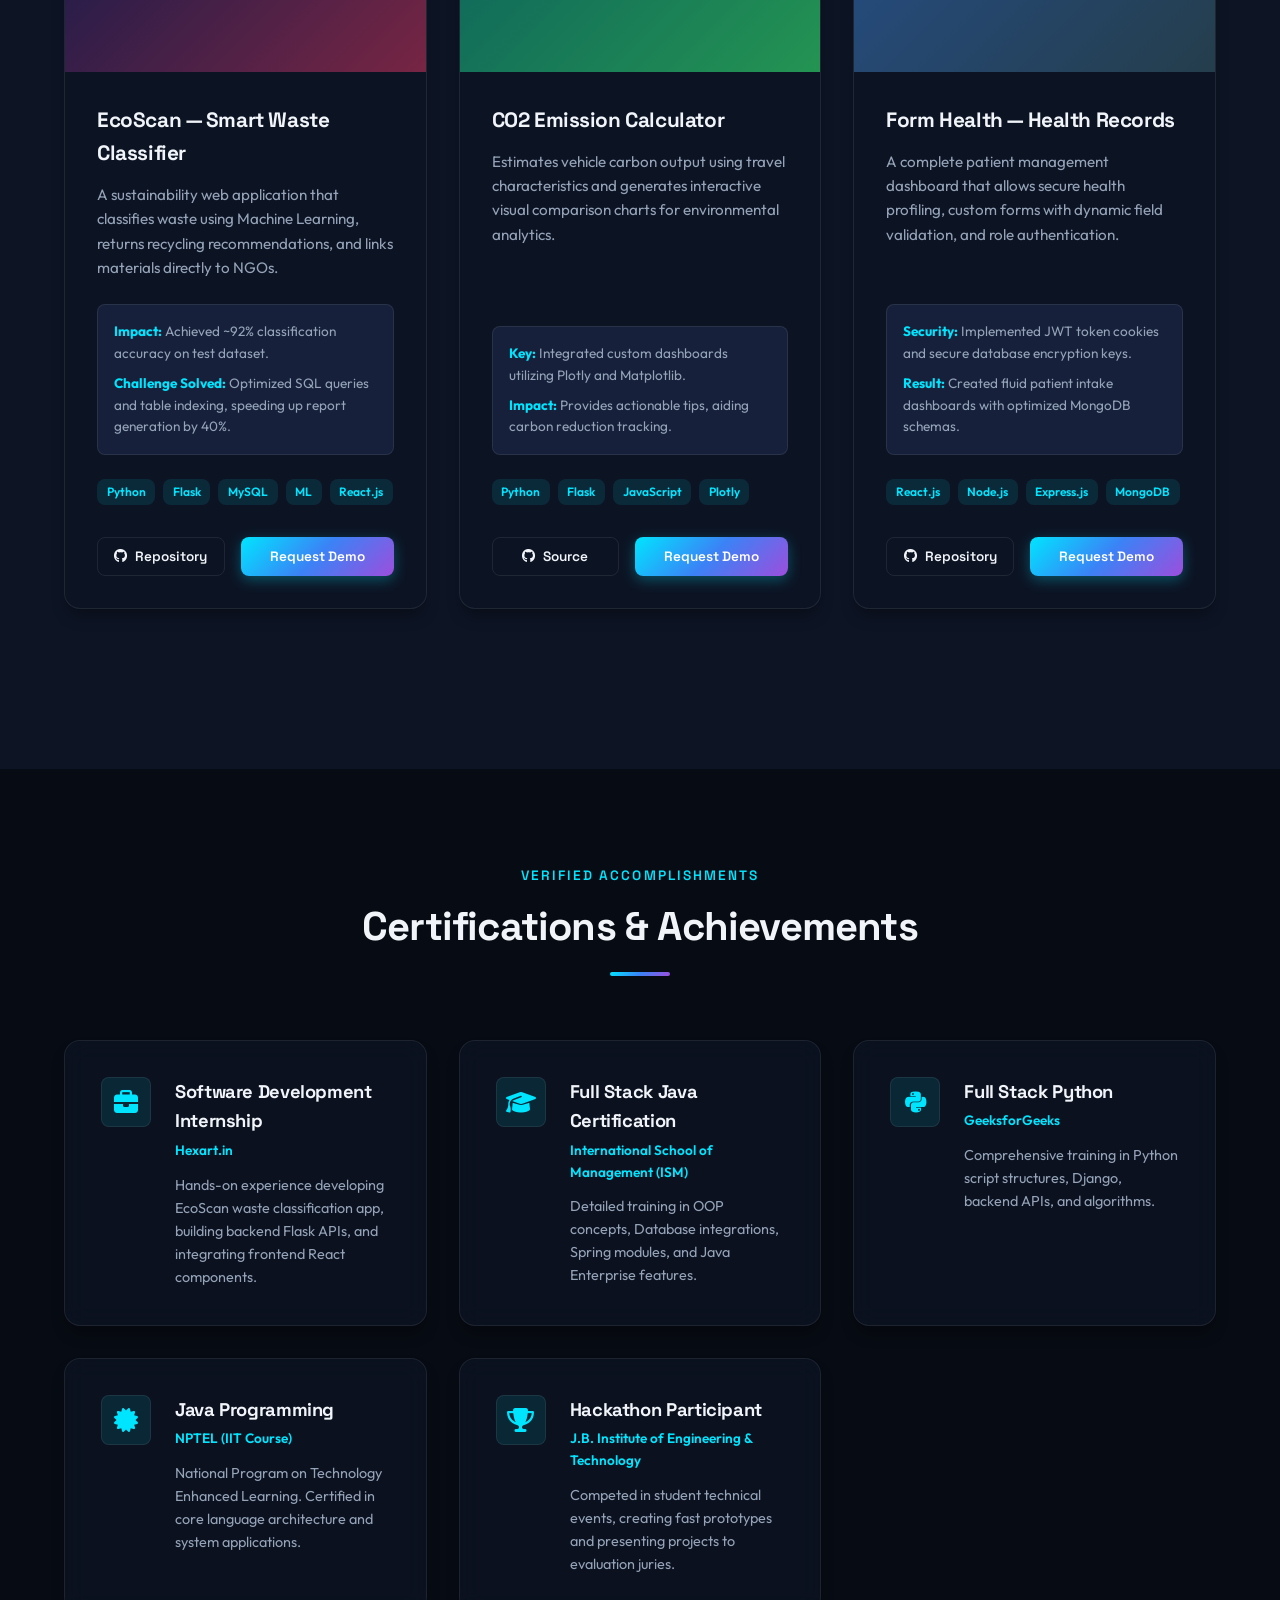
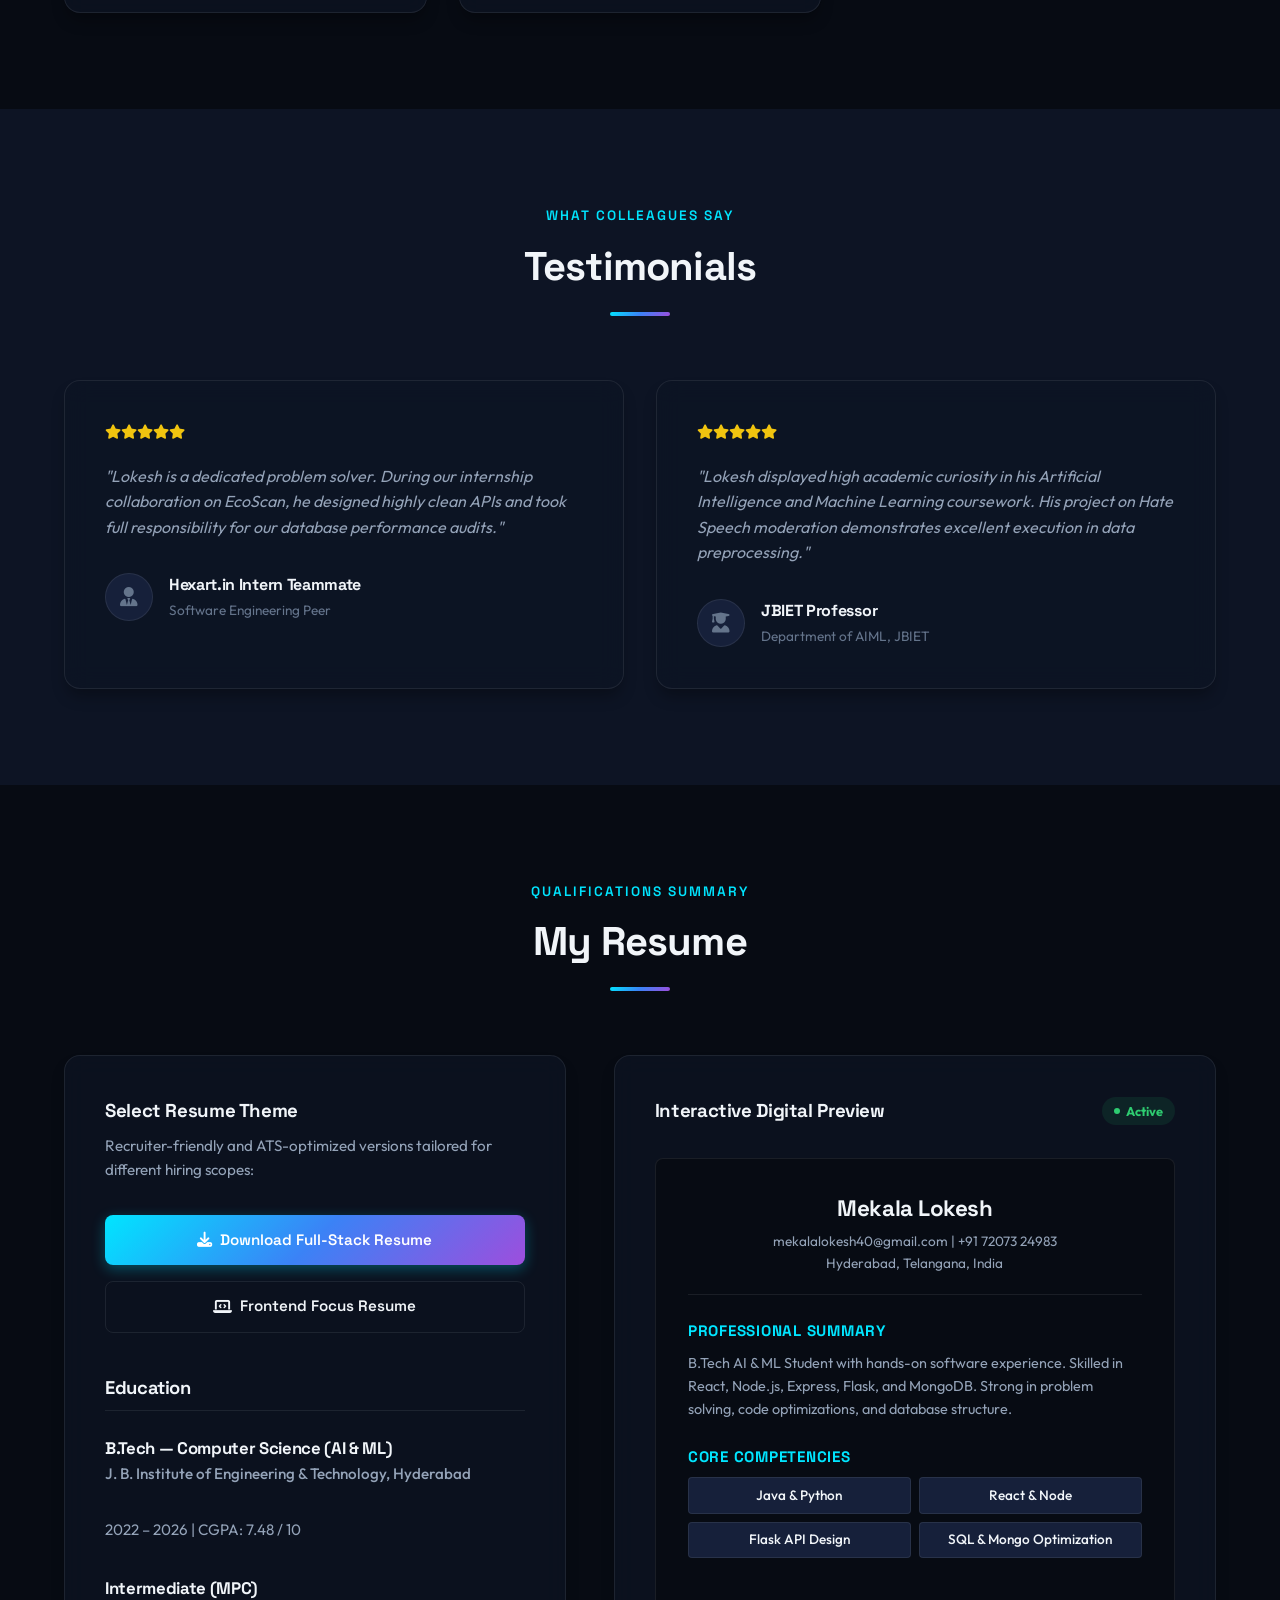
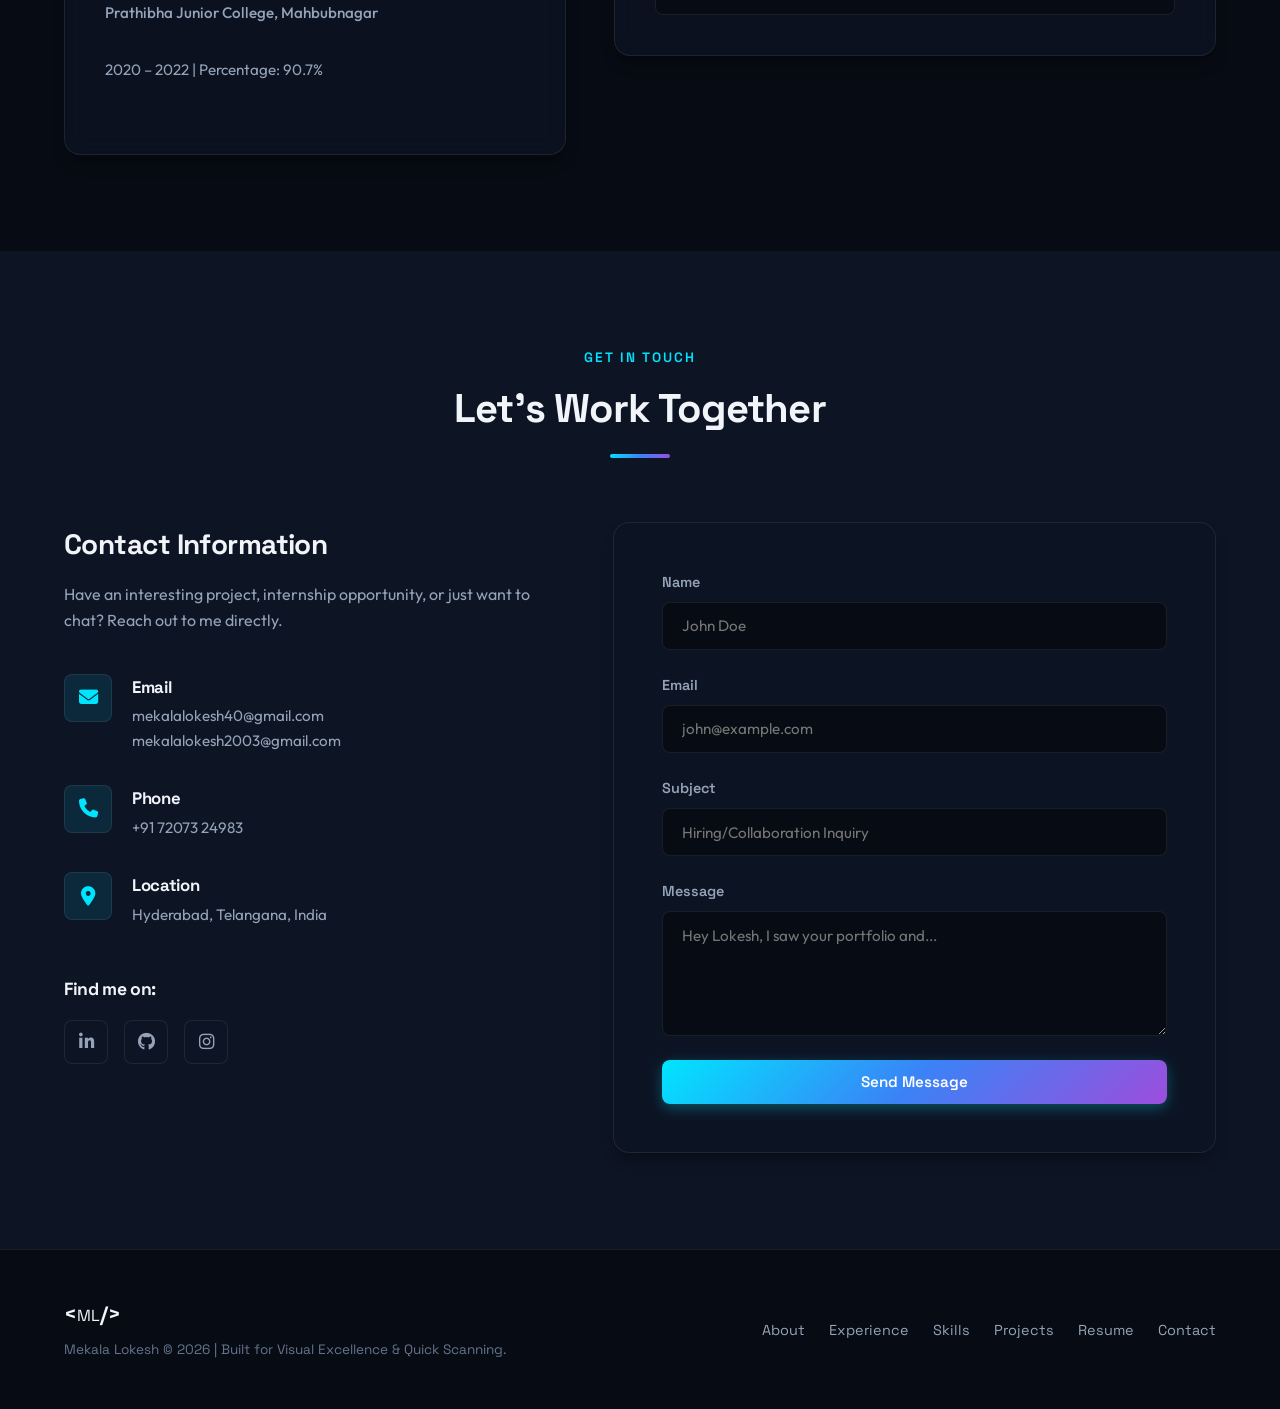
==== commit 46fe5cc8: "Initial commit" ====
--- a/index.html
+++ b/index.html
@@ -24,6 +24,7 @@
     
     <!-- Fonts & Icons -->
     <link rel="preconnect" href="https://fonts.googleapis.com">
+    
     <link rel="preconnect" href="https://fonts.gstatic.com" crossorigin>
     <link href="https://fonts.googleapis.com/css2?family=Outfit:wght@300;400;500;600;700;800&family=Space+Grotesk:wght@400;500;600;700&display=swap" rel="stylesheet">
     <link rel="stylesheet" href="https://cdnjs.cloudflare.com/ajax/libs/font-awesome/6.4.0/css/all.min.css">
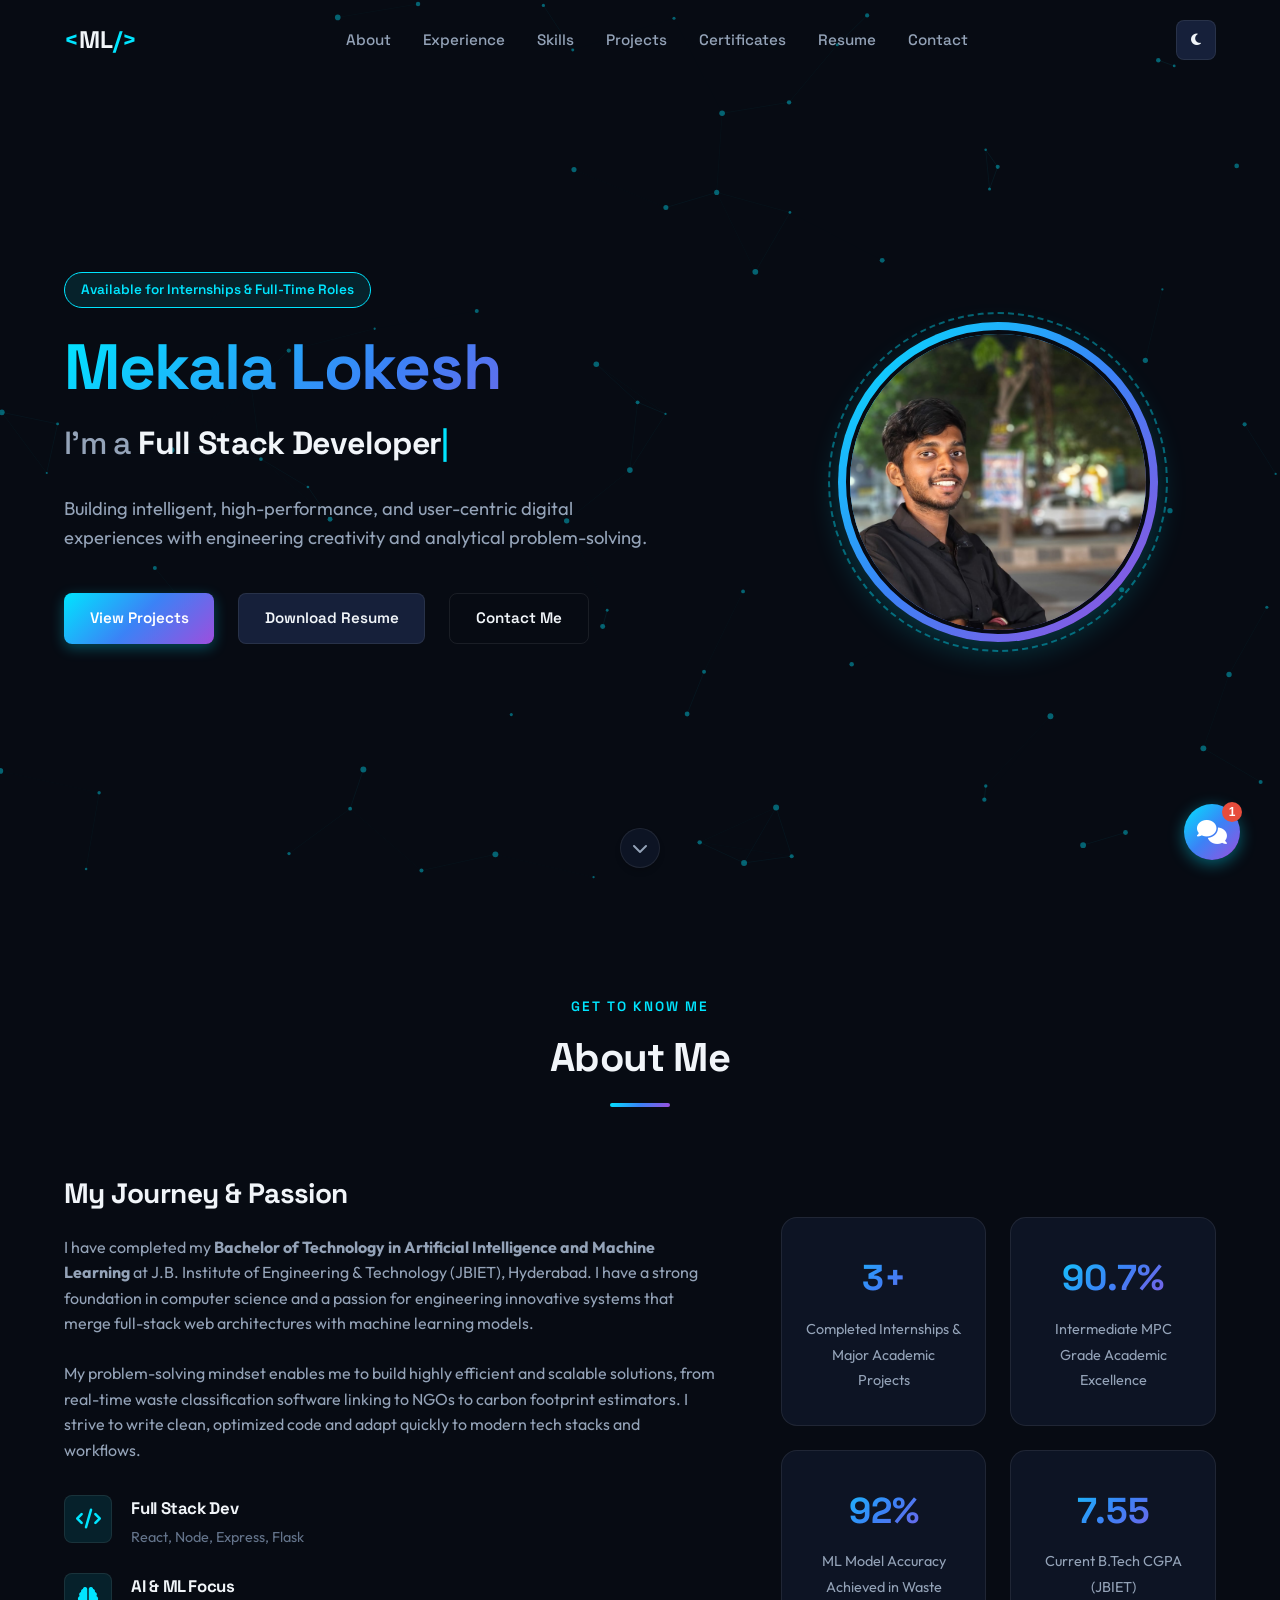
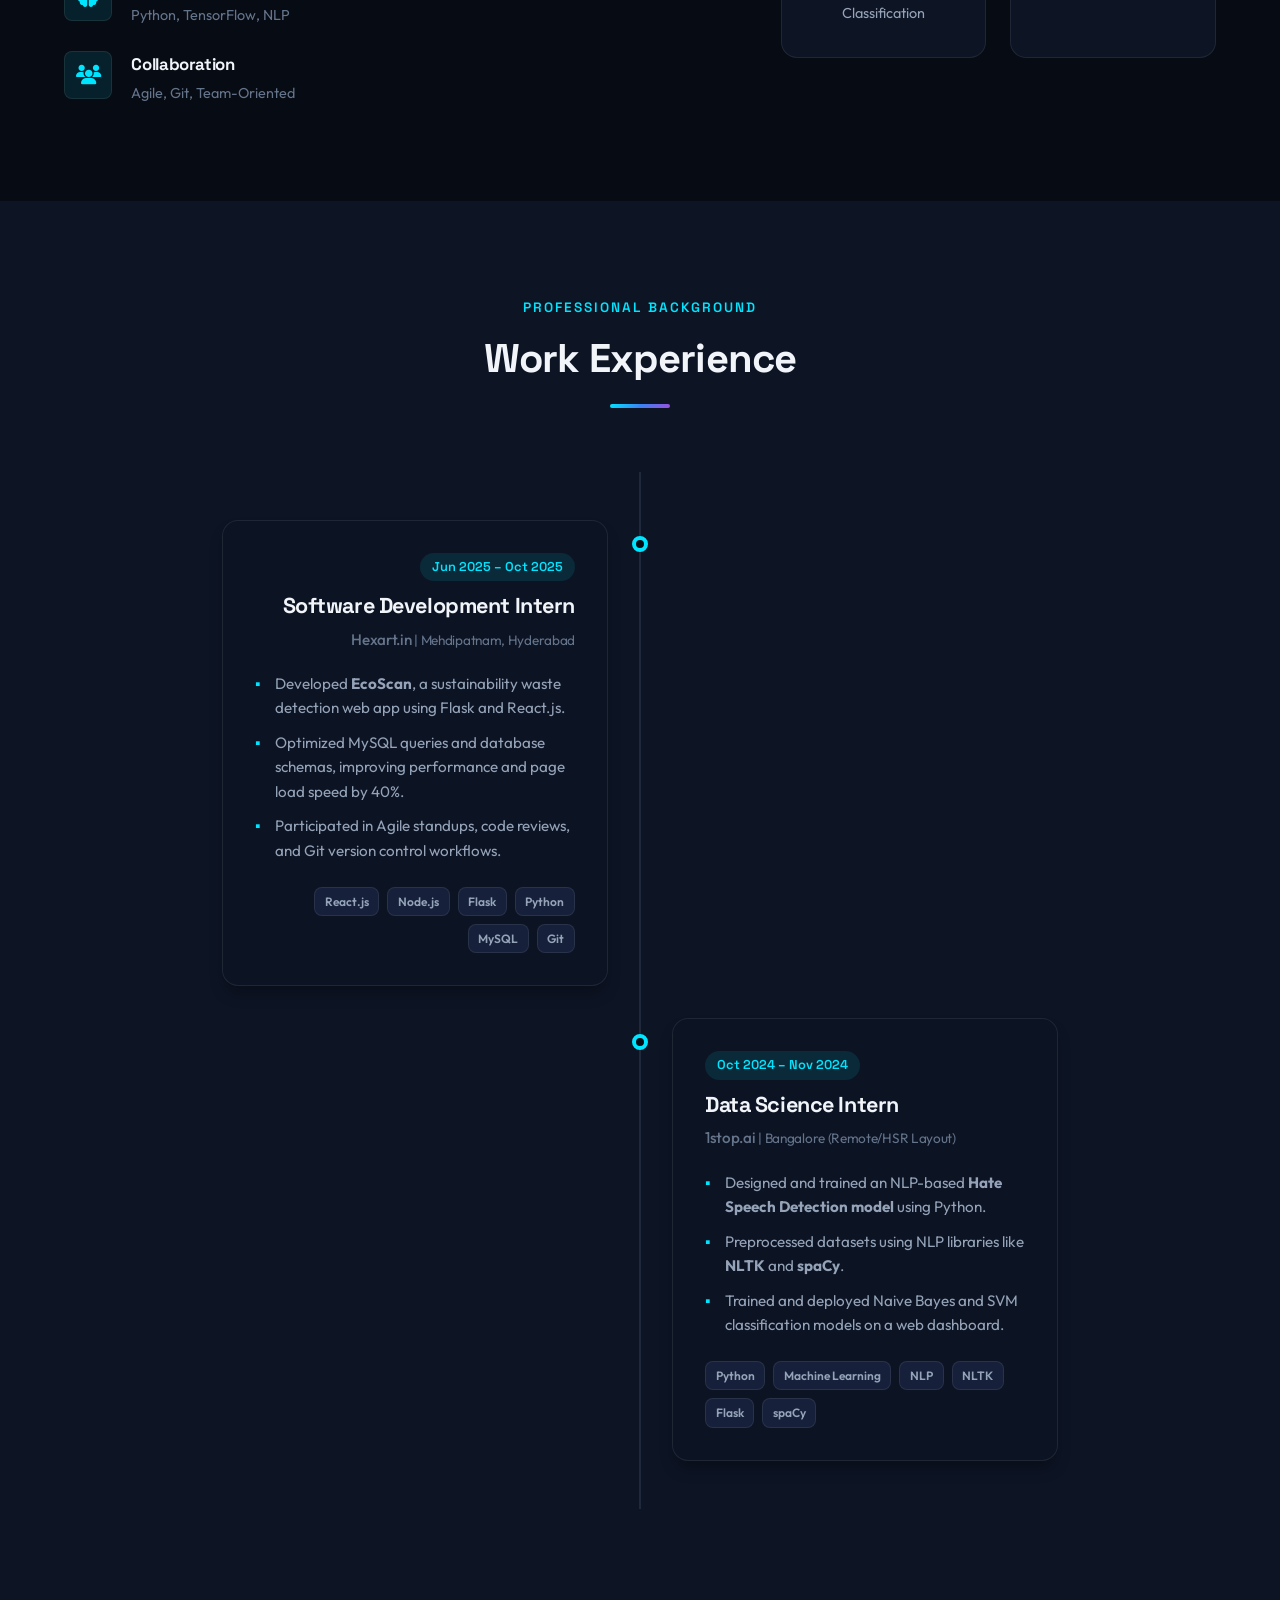
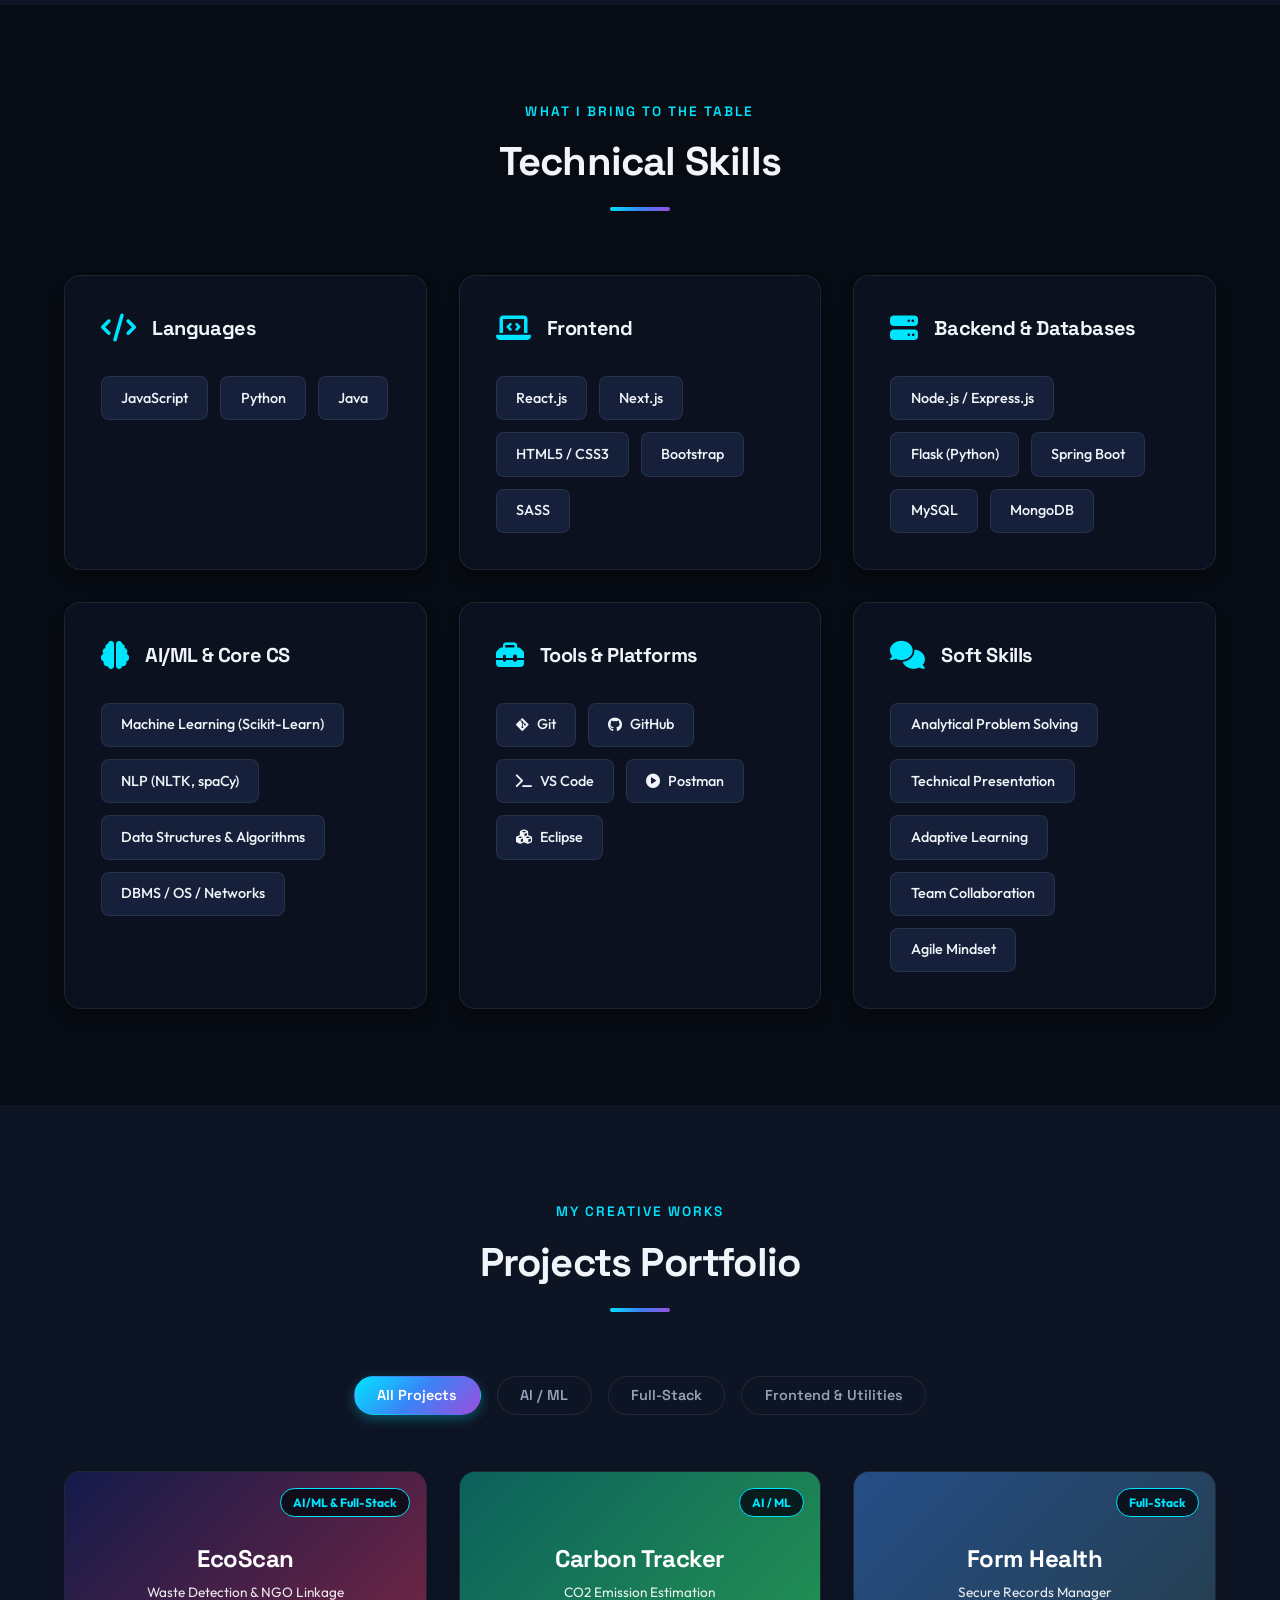
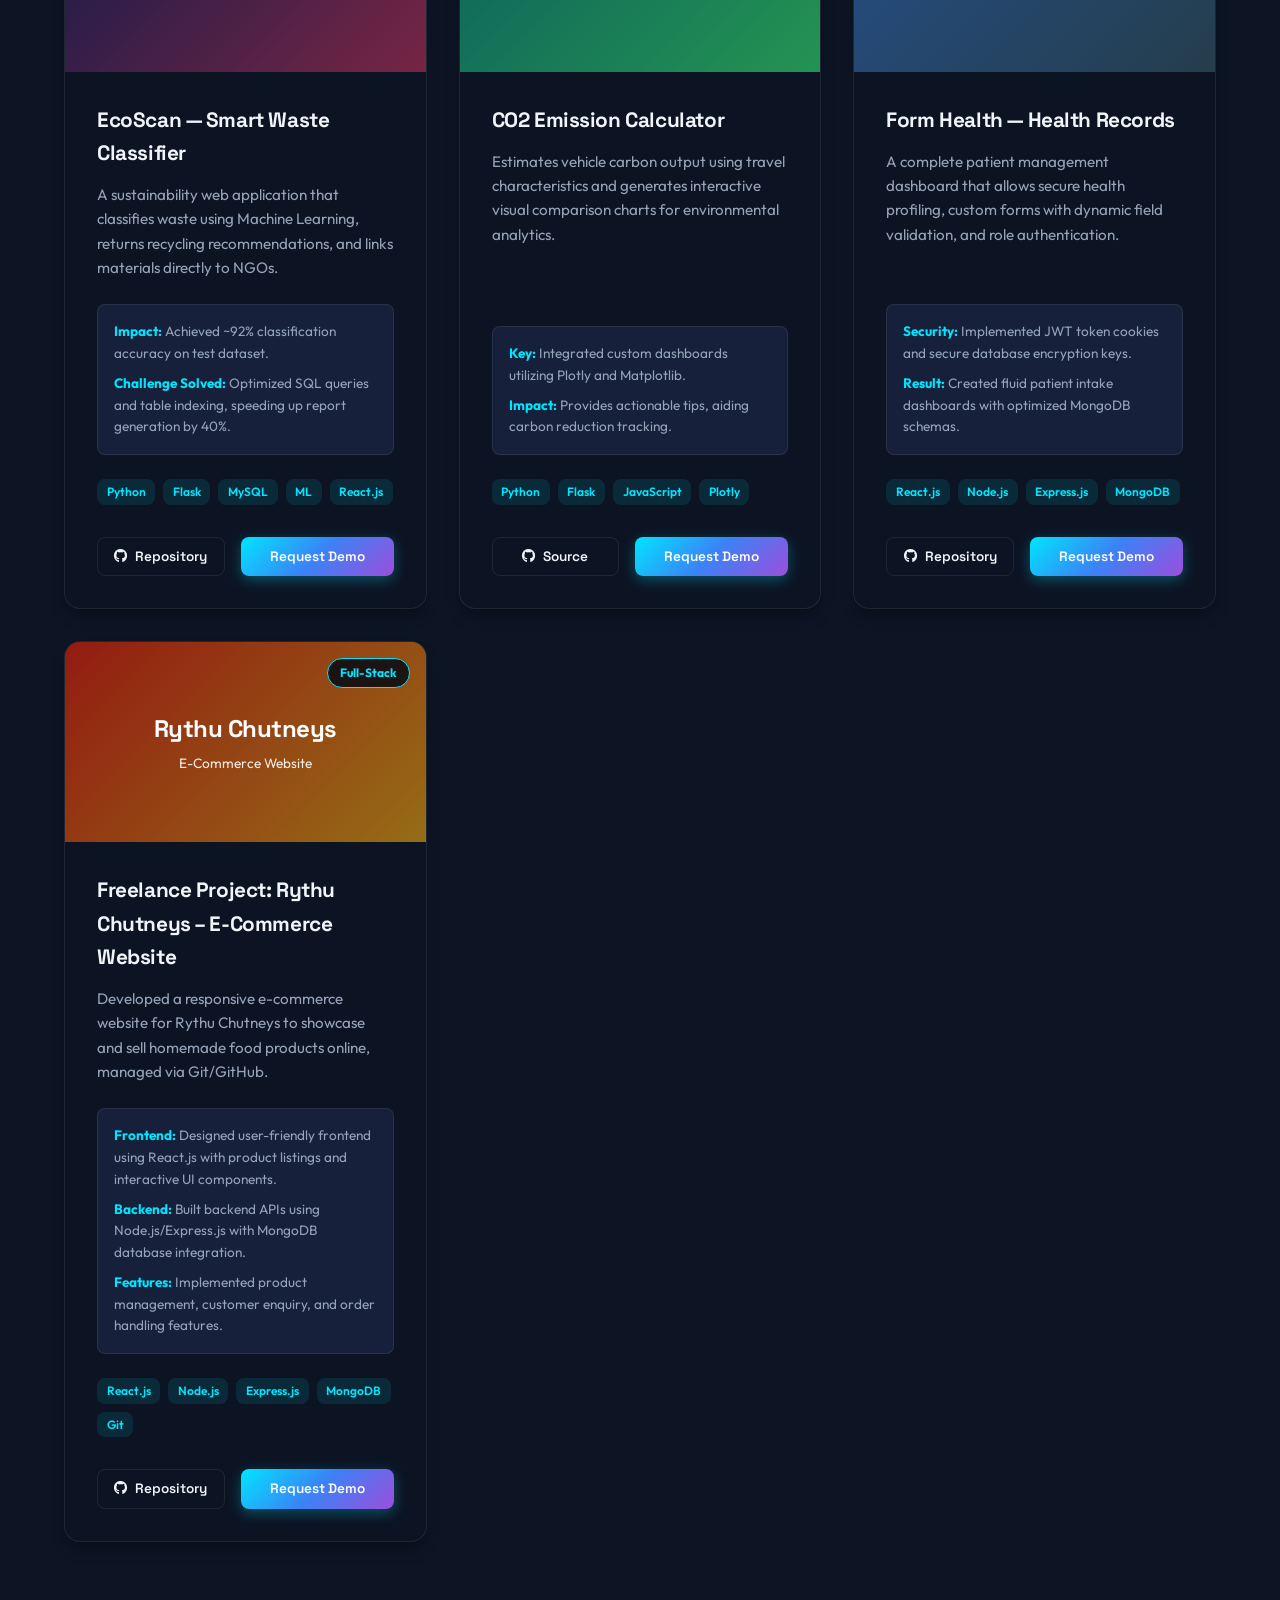
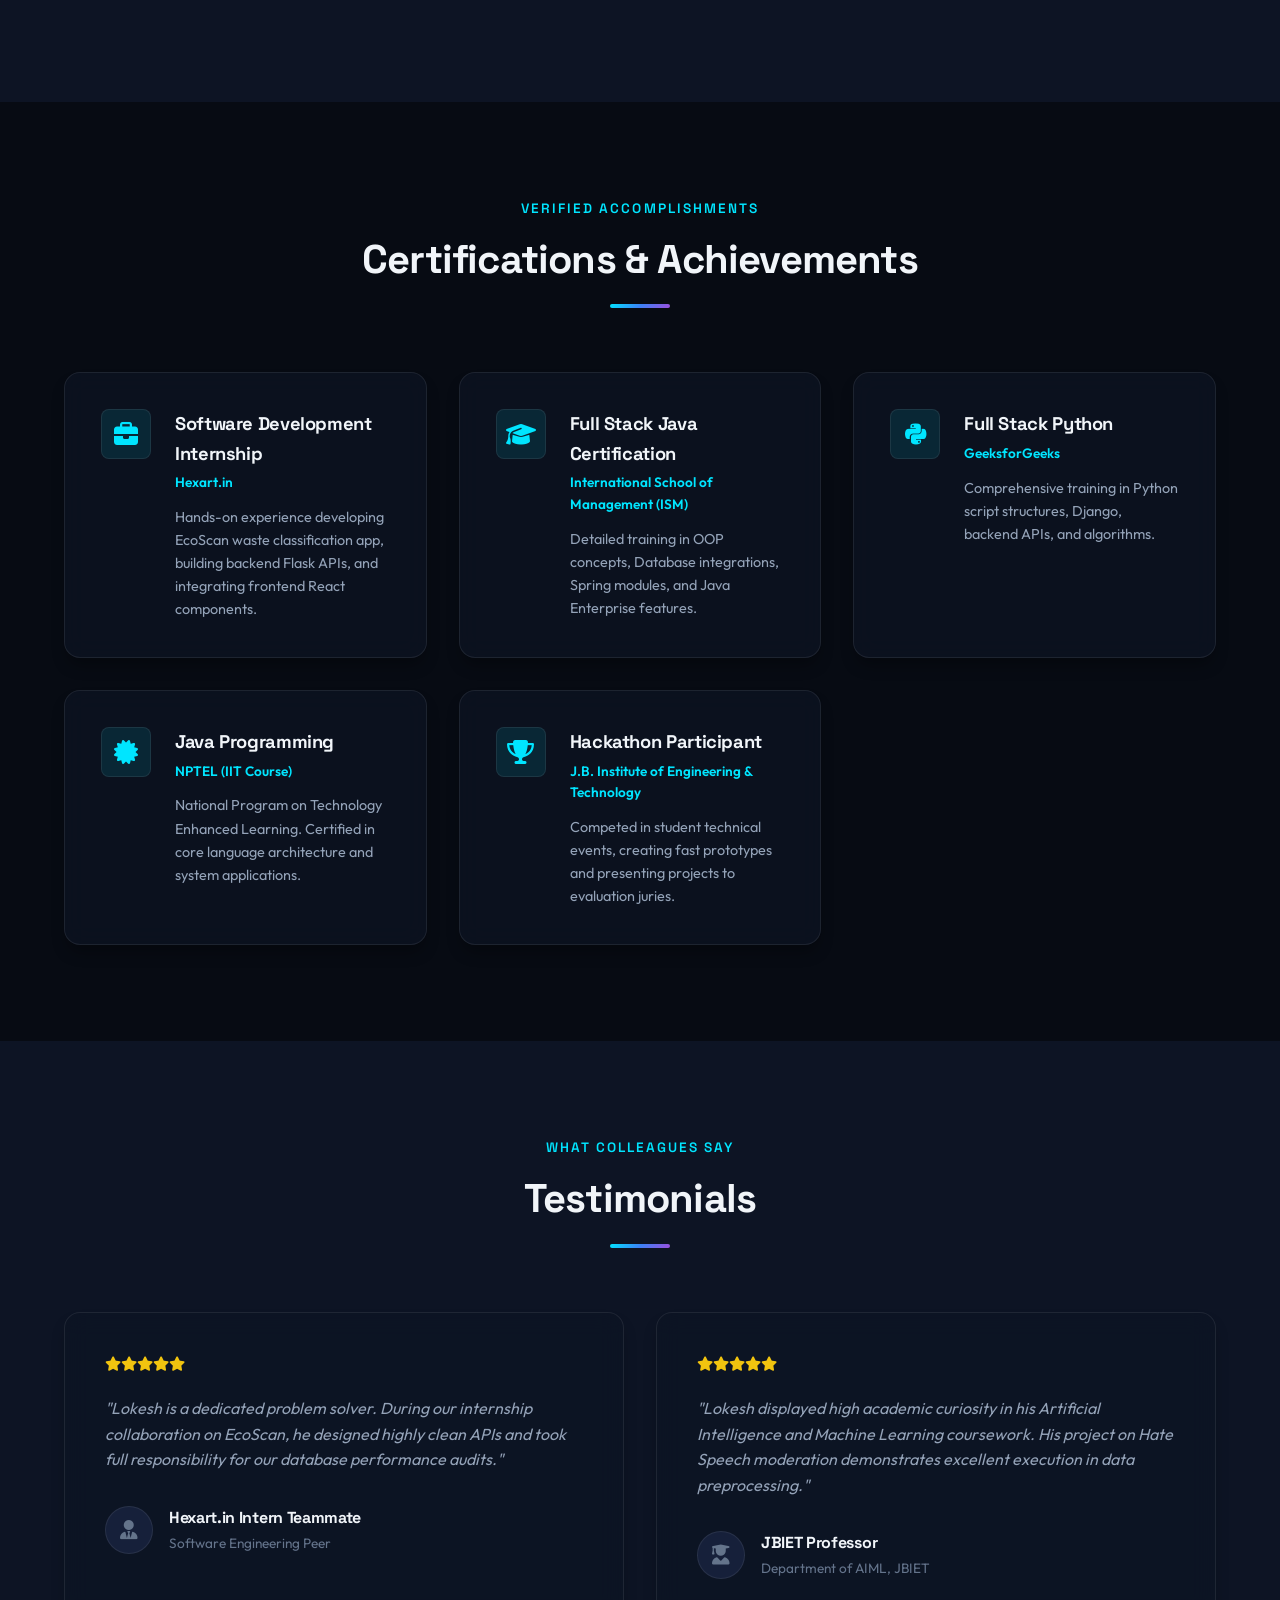
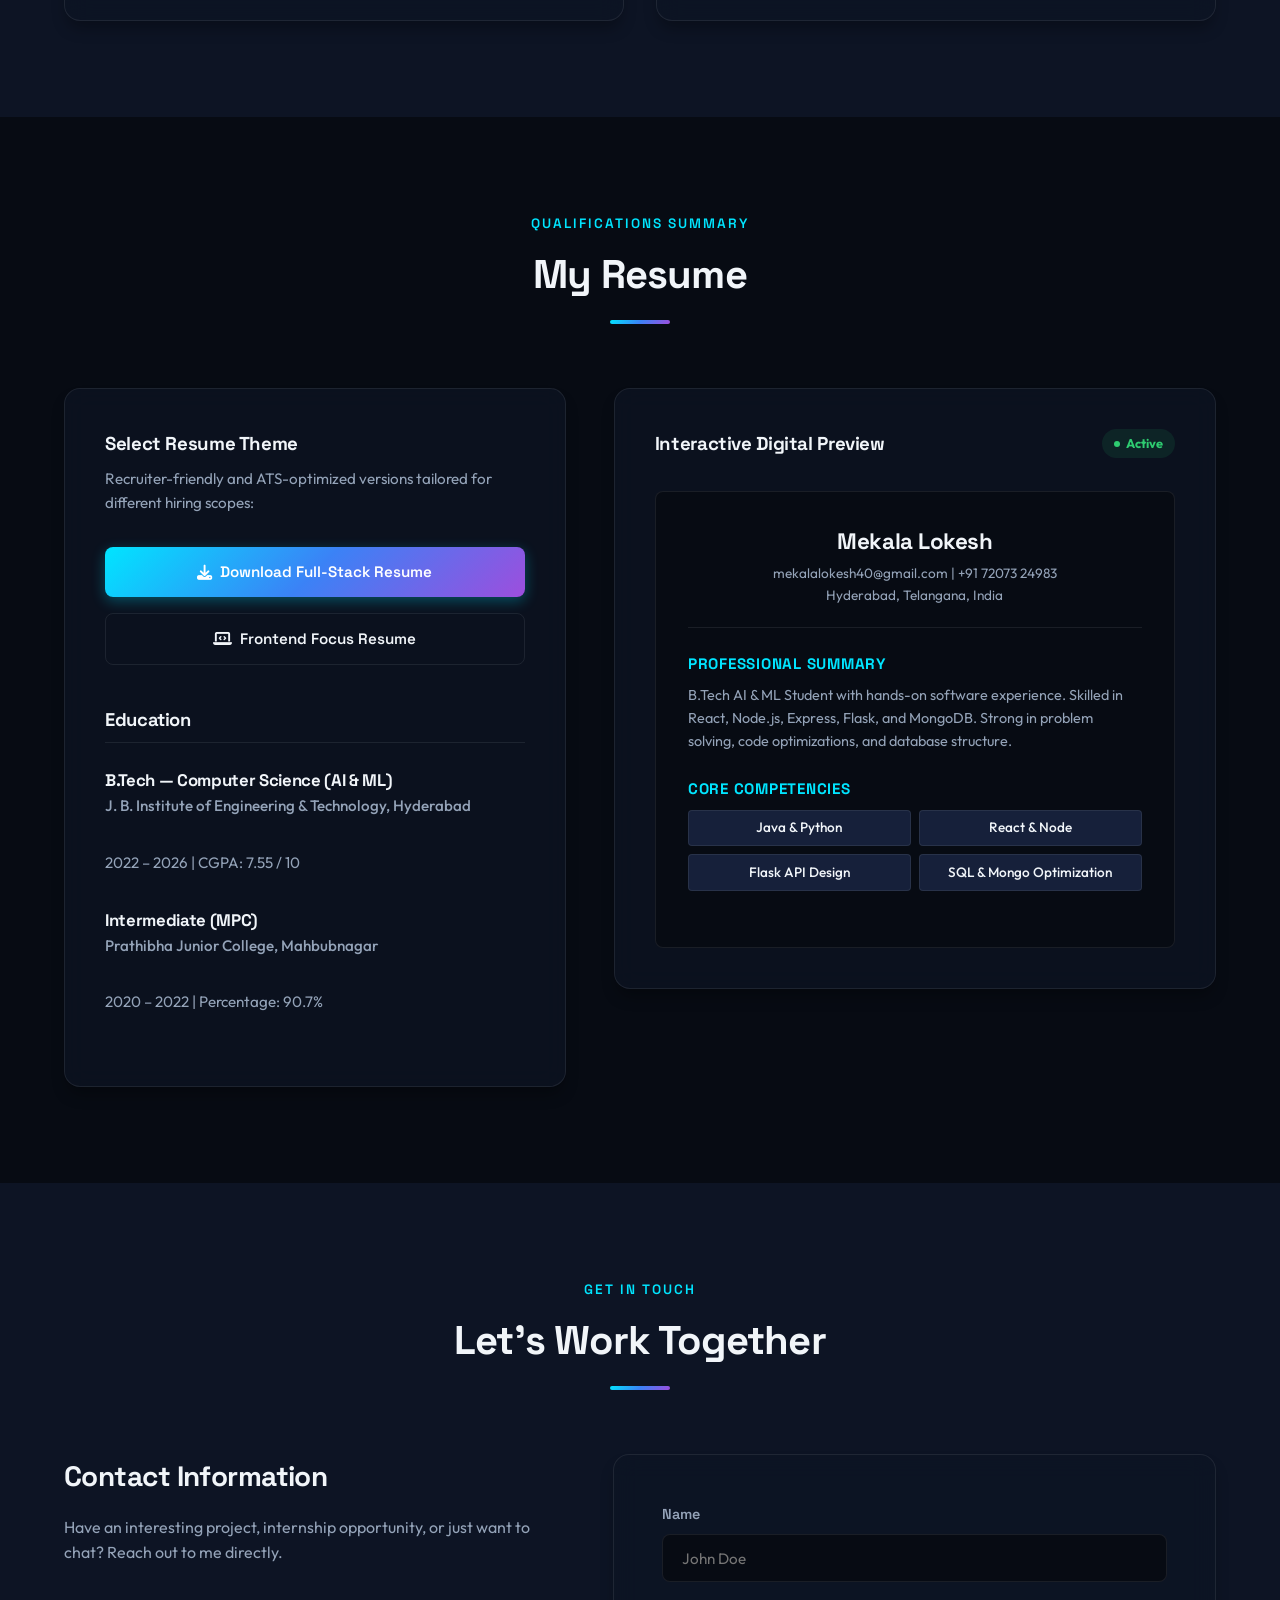
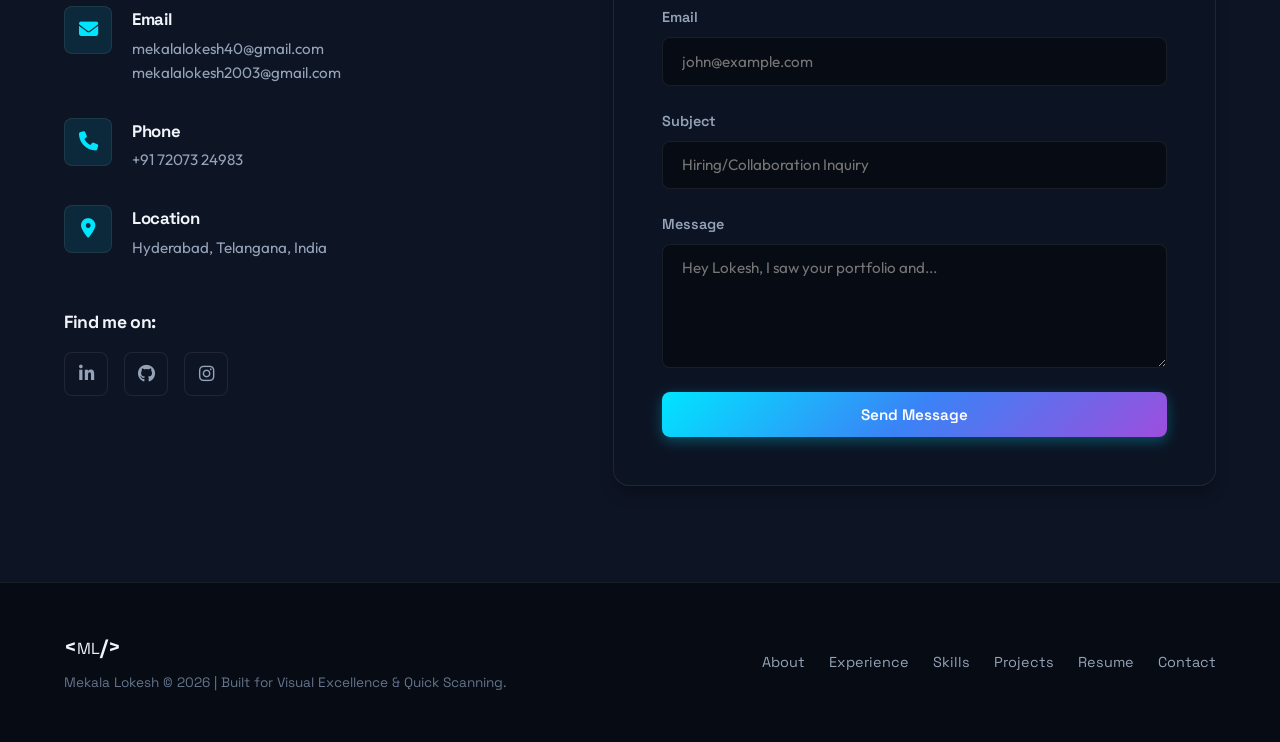
==== commit 692c24f2: "Add Rythu Chutneys project card, update CGPA to 7.55, and update chatbot answers" ====
--- a/index.html
+++ b/index.html
@@ -167,7 +167,7 @@
                         <span class="metric-label">ML Model Accuracy Achieved in Waste Classification</span>
                     </div>
                     <div class="metric-card">
-                        <span class="metric-num">7.48</span>
+                        <span class="metric-num">7.55</span>
                         <span class="metric-label">Current B.Tech CGPA (JBIET)</span>
                     </div>
                 </div>
@@ -446,6 +446,39 @@
                         <div class="project-links">
                             <a href="https://github.com/mekalalokesh03" target="_blank" class="btn btn-sm btn-outline"><i class="fa-brands fa-github"></i> Repository</a>
                             <a href="https://form-health.onrender.com" target="_blank" class="btn btn-sm btn-primary">Request Demo</a>
+                        </div>
+                    </div>
+                </div>
+
+                <!-- Project 4 -->
+                <div class="project-card glass-card" data-category="full-stack frontend">
+                    <div class="project-banner bg-gradient-rythu">
+                        <div class="project-overlay">
+                            <h3>Rythu Chutneys</h3>
+                            <p>E-Commerce Website</p>
+                        </div>
+                        <div class="project-cat-badge">Full-Stack</div>
+                    </div>
+                    <div class="project-details">
+                        <h3 class="project-title">Freelance Project: Rythu Chutneys – E-Commerce Website</h3>
+                        <p class="project-description">
+                            Developed a responsive e-commerce website for Rythu Chutneys to showcase and sell homemade food products online, managed via Git/GitHub.
+                        </p>
+                        <div class="project-highlights">
+                            <span><strong>Frontend:</strong> Designed user-friendly frontend using React.js with product listings and interactive UI components.</span>
+                            <span><strong>Backend:</strong> Built backend APIs using Node.js/Express.js with MongoDB database integration.</span>
+                            <span><strong>Features:</strong> Implemented product management, customer enquiry, and order handling features.</span>
+                        </div>
+                        <div class="project-tech">
+                            <span class="tech-tag">React.js</span>
+                            <span class="tech-tag">Node.js</span>
+                            <span class="tech-tag">Express.js</span>
+                            <span class="tech-tag">MongoDB</span>
+                            <span class="tech-tag">Git</span>
+                        </div>
+                        <div class="project-links">
+                            <a href="https://github.com/mekalalokesh03" target="_blank" class="btn btn-sm btn-outline"><i class="fa-brands fa-github"></i> Repository</a>
+                            <a href="https://rythu-chutneys-5pt0.onrender.com" target="_blank" class="btn btn-sm btn-primary">Request Demo</a>
                         </div>
                     </div>
                 </div>
@@ -587,7 +620,7 @@
                         <div class="edu-item">
                             <h5>B.Tech — Computer Science (AI & ML)</h5>
                             <p class="edu-inst">J. B. Institute of Engineering & Technology, Hyderabad</p>
-                            <p class="edu-meta">2022 – 2026 | CGPA: 7.48 / 10</p>
+                            <p class="edu-meta">2022 – 2026 | CGPA: 7.55 / 10</p>
                         </div>
                         <div class="edu-item">
                             <h5>Intermediate (MPC)</h5>
@@ -761,7 +794,7 @@
             <div class="chat-options" id="chat-options">
                 <button class="chat-opt-btn" data-question="skills">What are your top skills?</button>
                 <button class="chat-opt-btn" data-question="internship">Are you looking for opportunities?</button>
-                <button class="chat-opt-btn" data-question="projects">Tell me about EcoScan.</button>
+                <button class="chat-opt-btn" data-question="projects">Tell me about your projects.</button>
                 <button class="chat-opt-btn" data-question="contact">How can I contact you?</button>
             </div>
         </div>
--- a/style.css
+++ b/style.css
@@ -1045,6 +1045,10 @@
 
 .bg-gradient-profile {
     background: linear-gradient(135deg, #fc466b 0%, #3f5efb 100%);
+}
+
+.bg-gradient-rythu {
+    background: linear-gradient(135deg, #f12711 0%, #f5af19 100%);
 }
 
 .project-overlay {
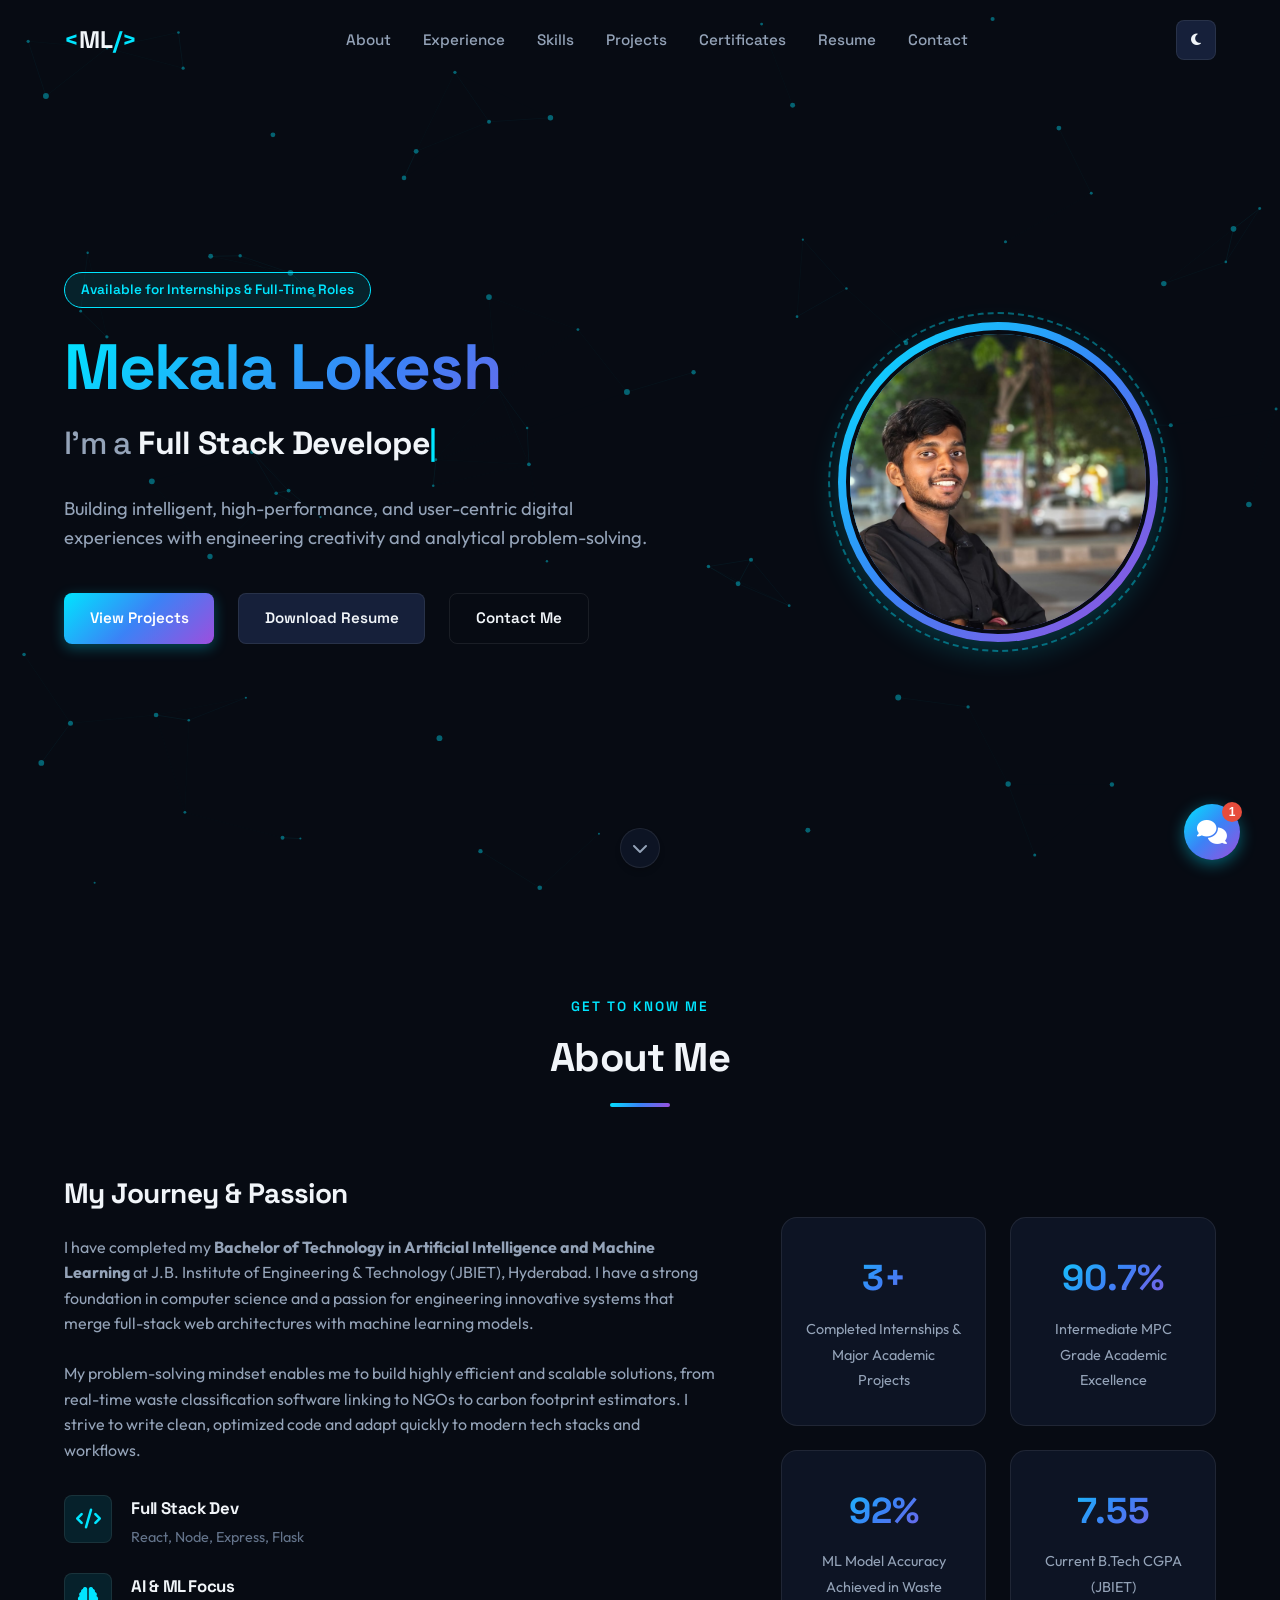
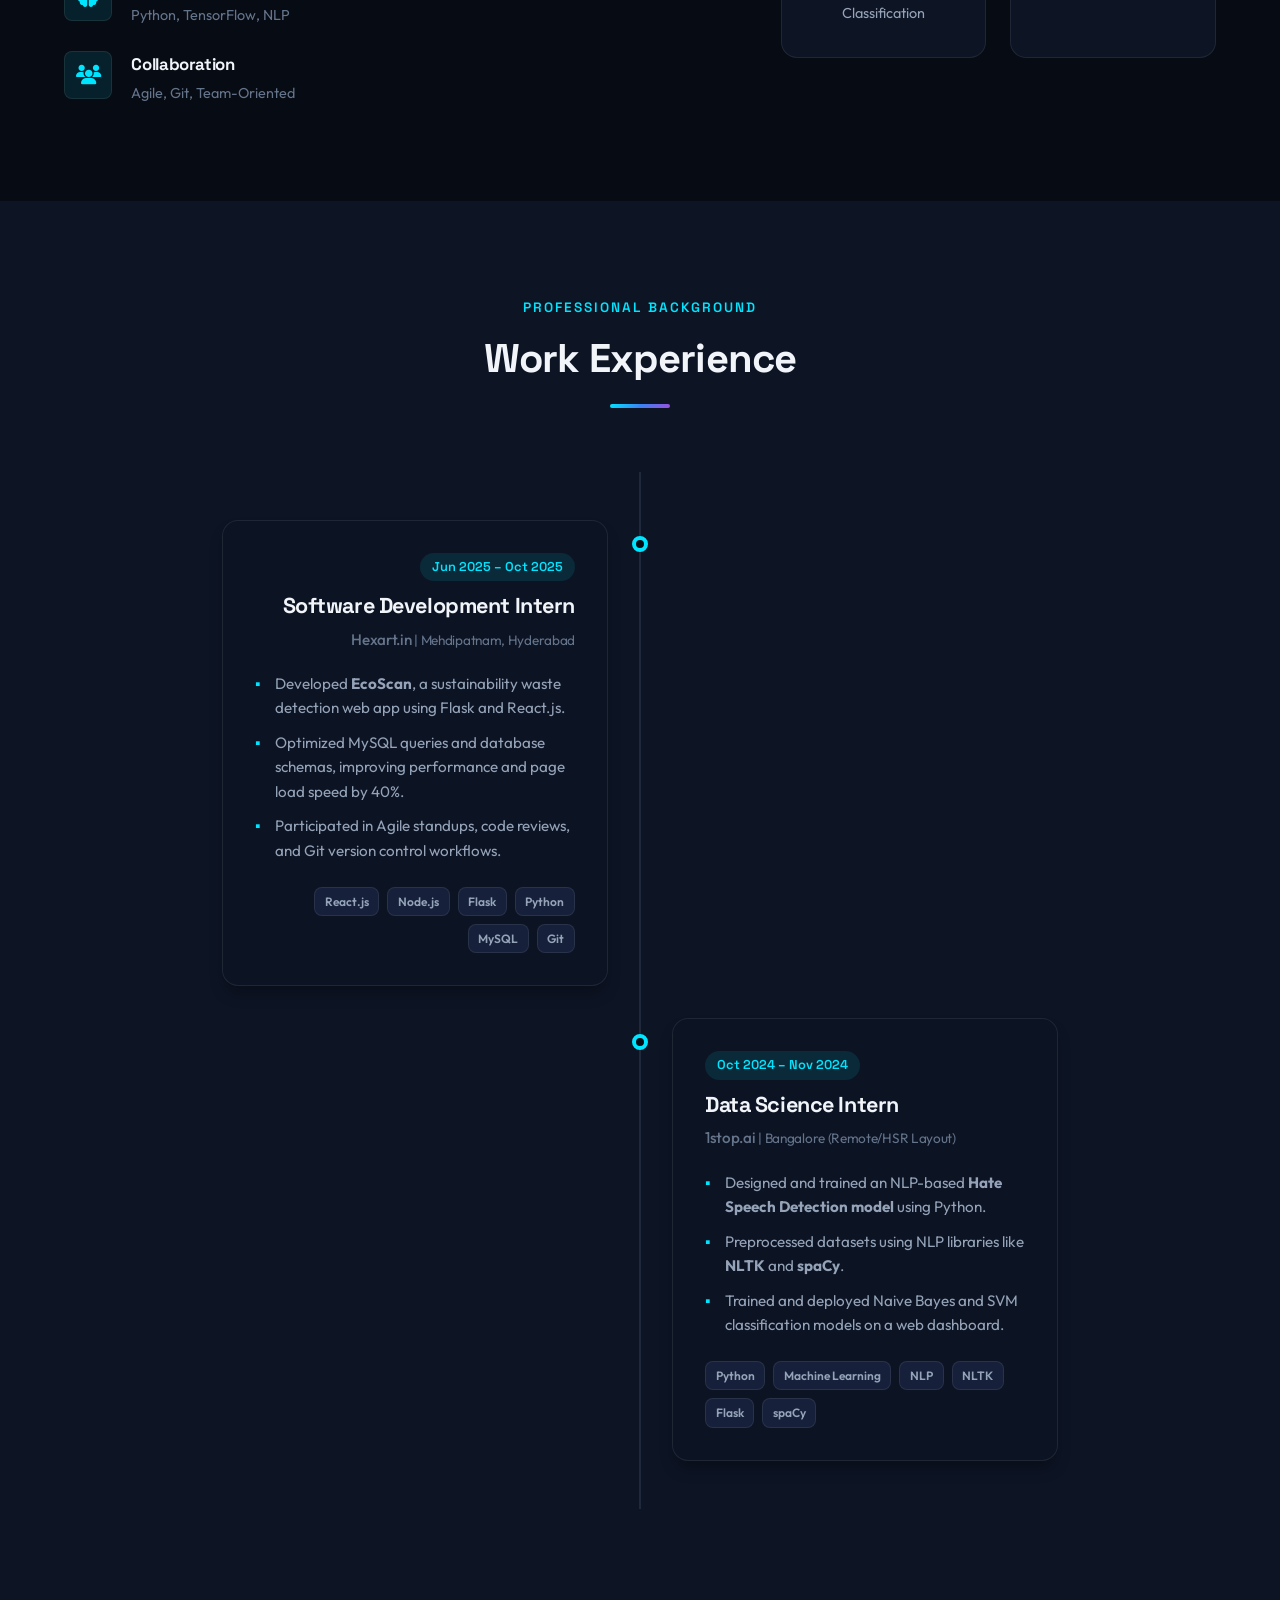
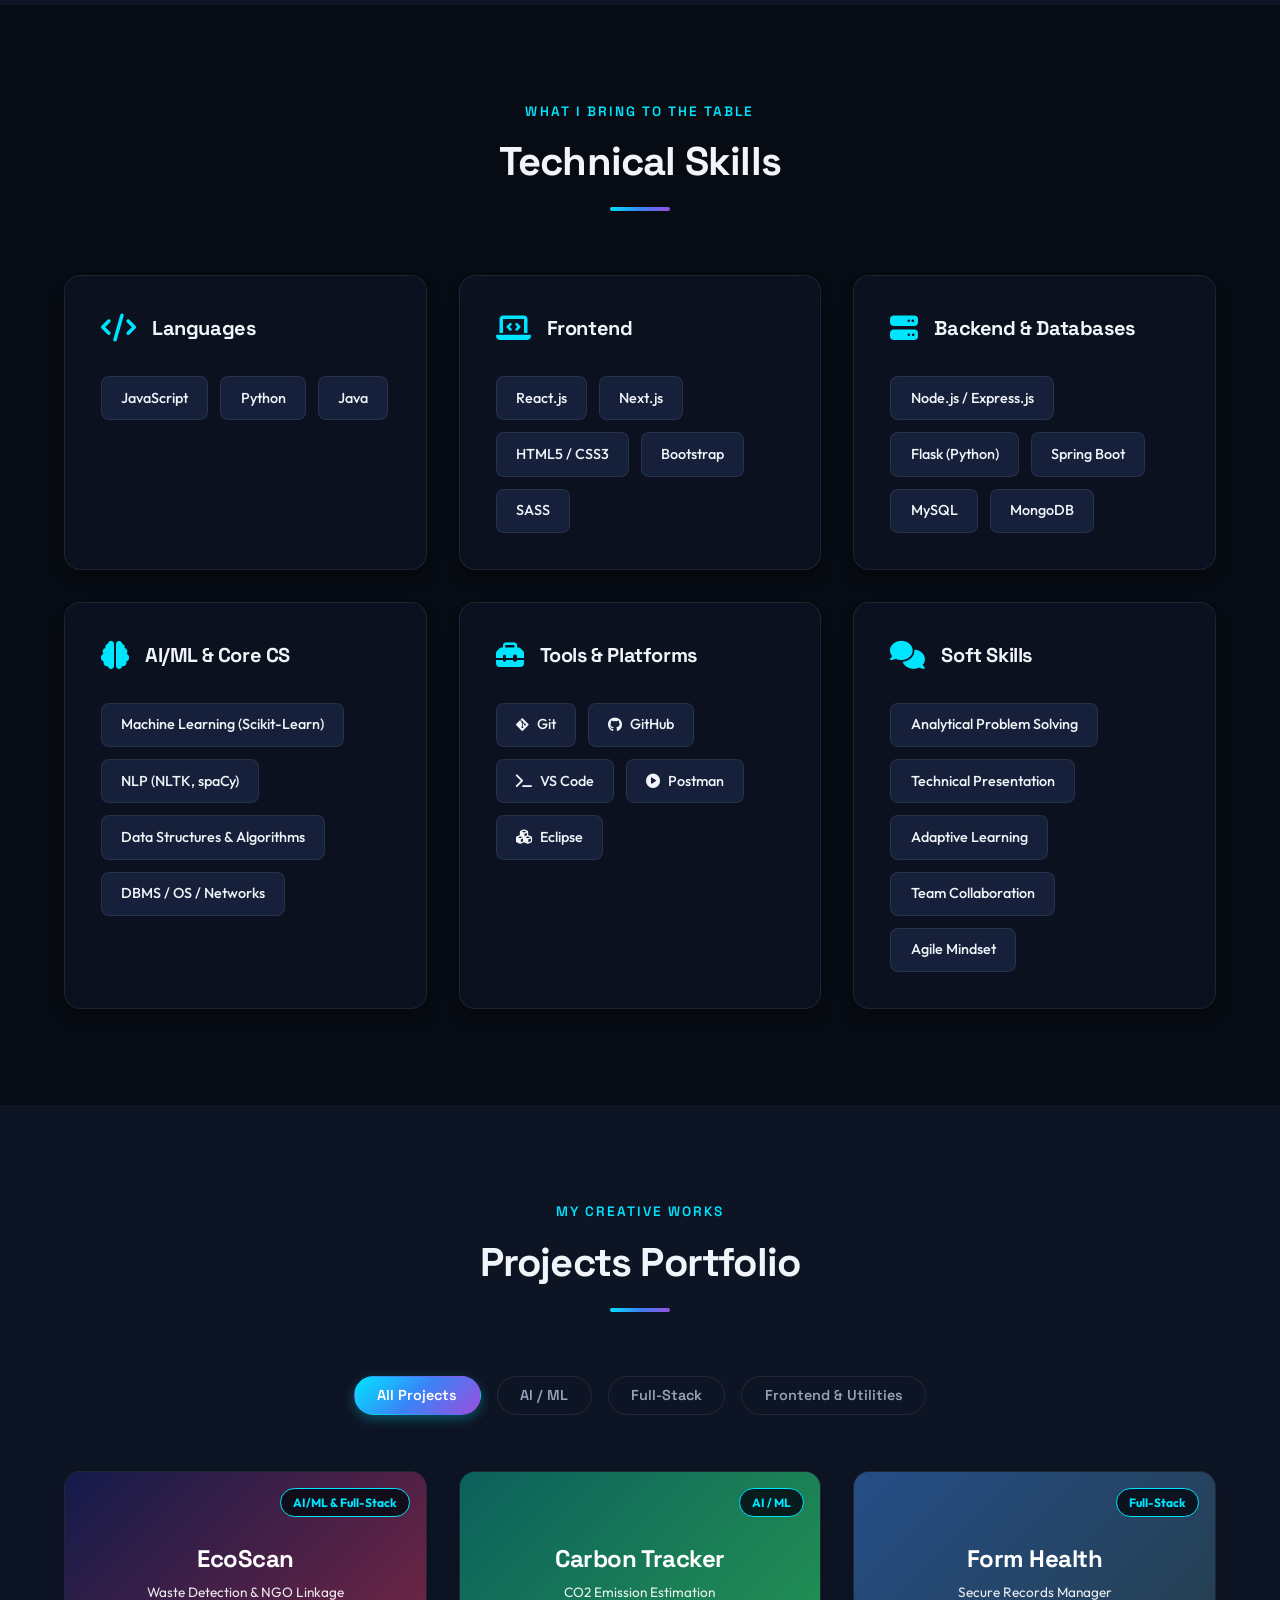
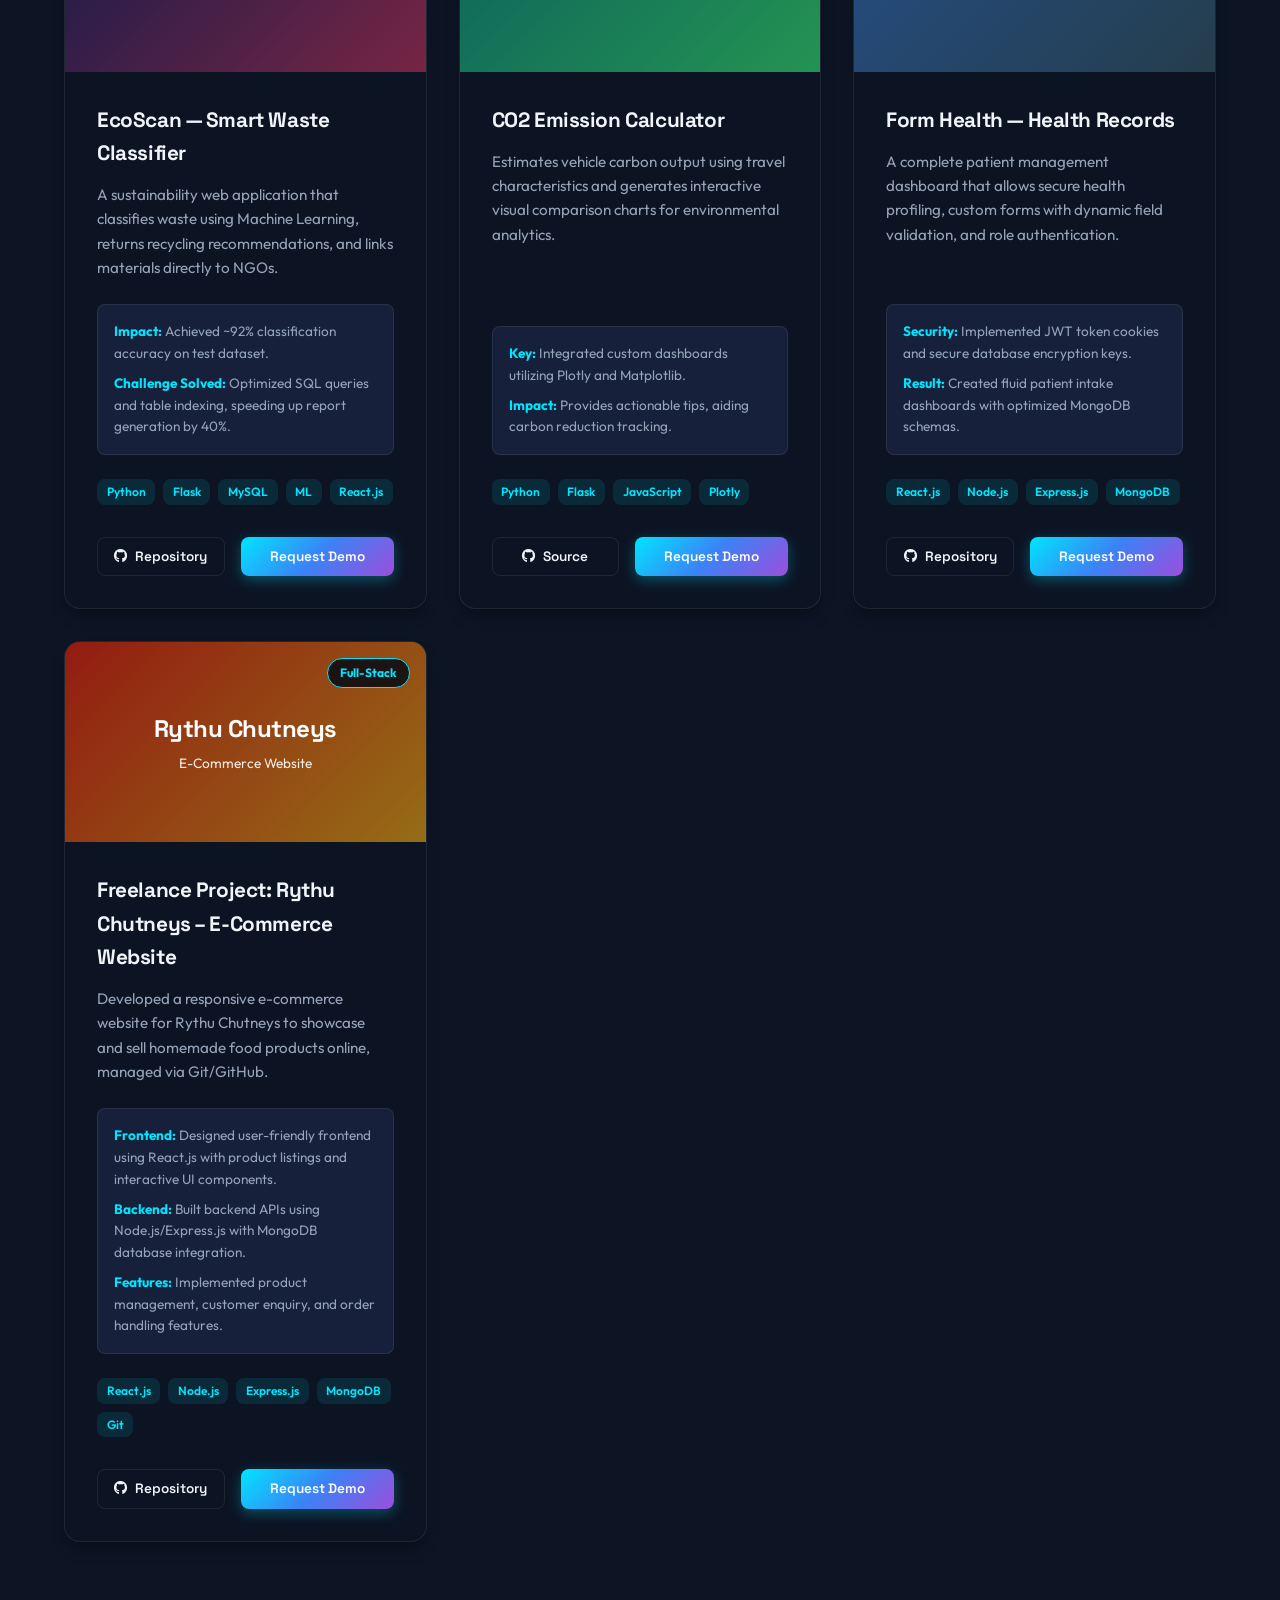
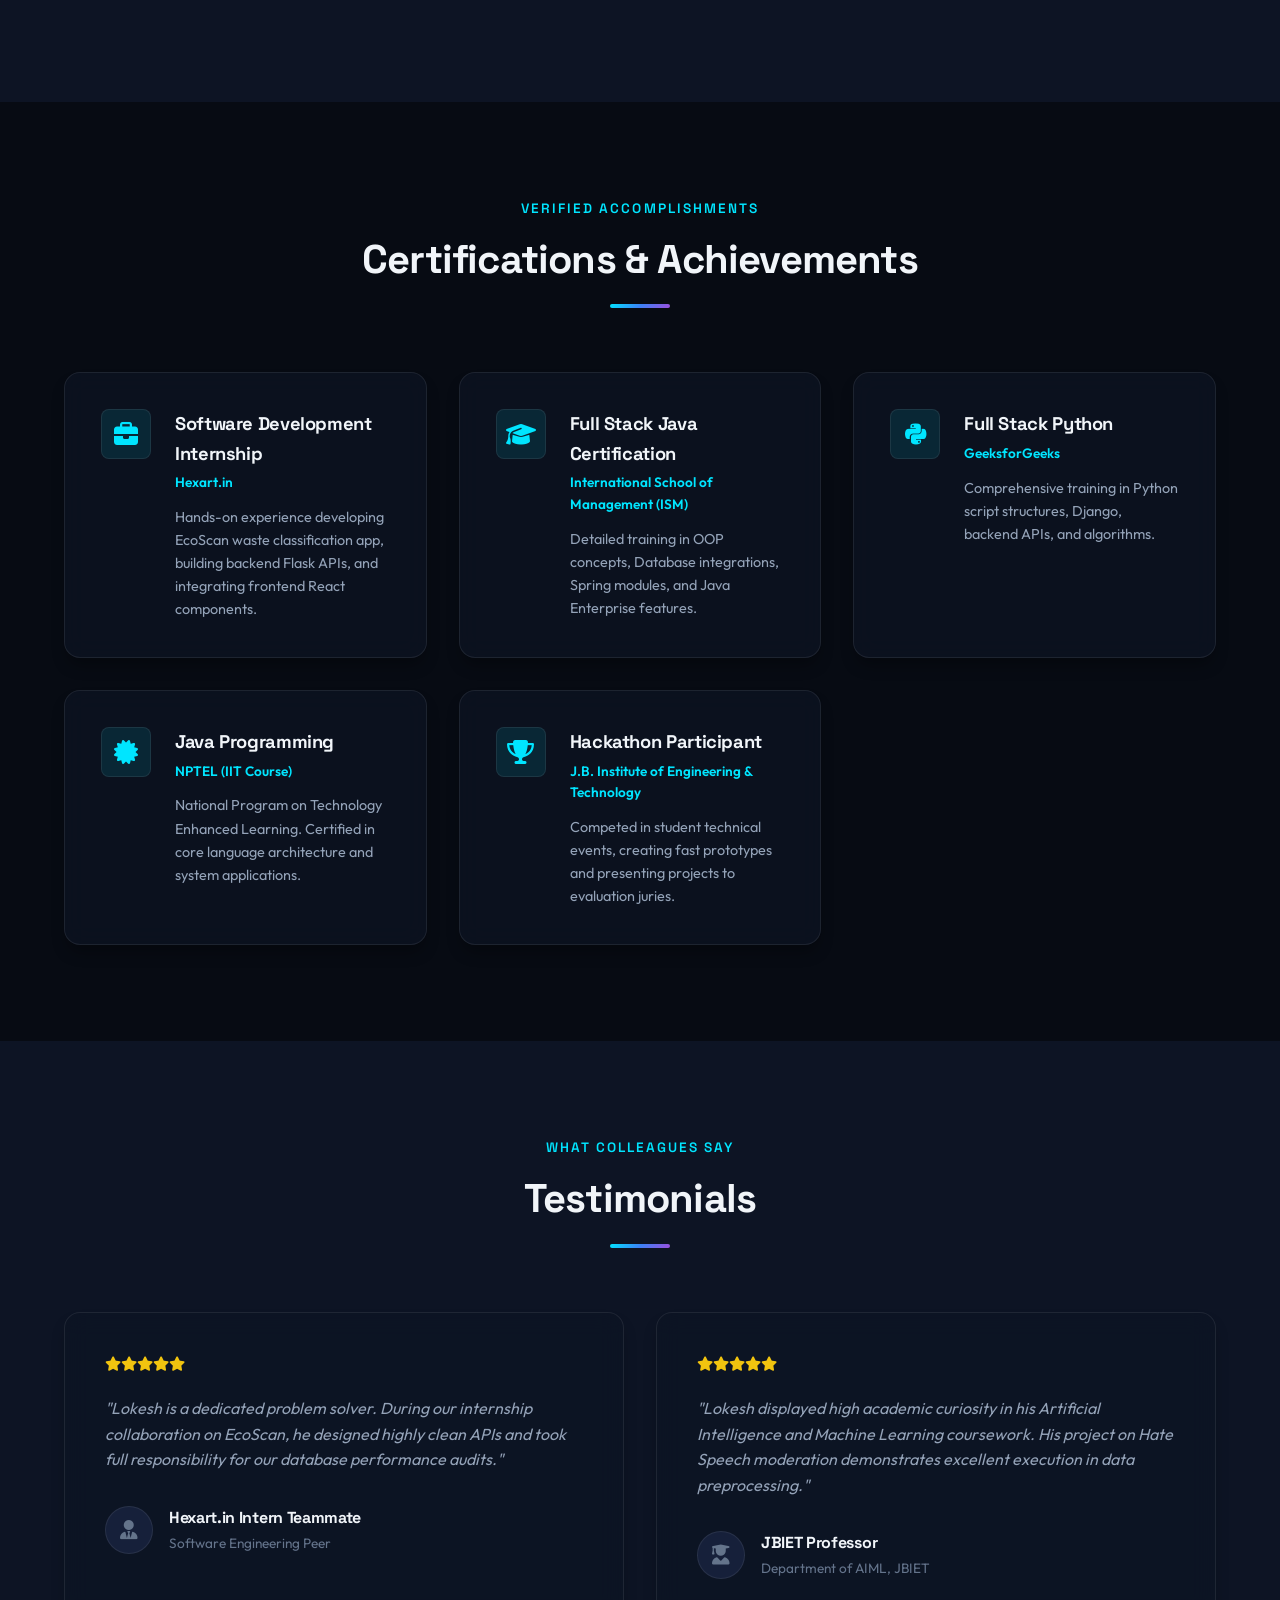
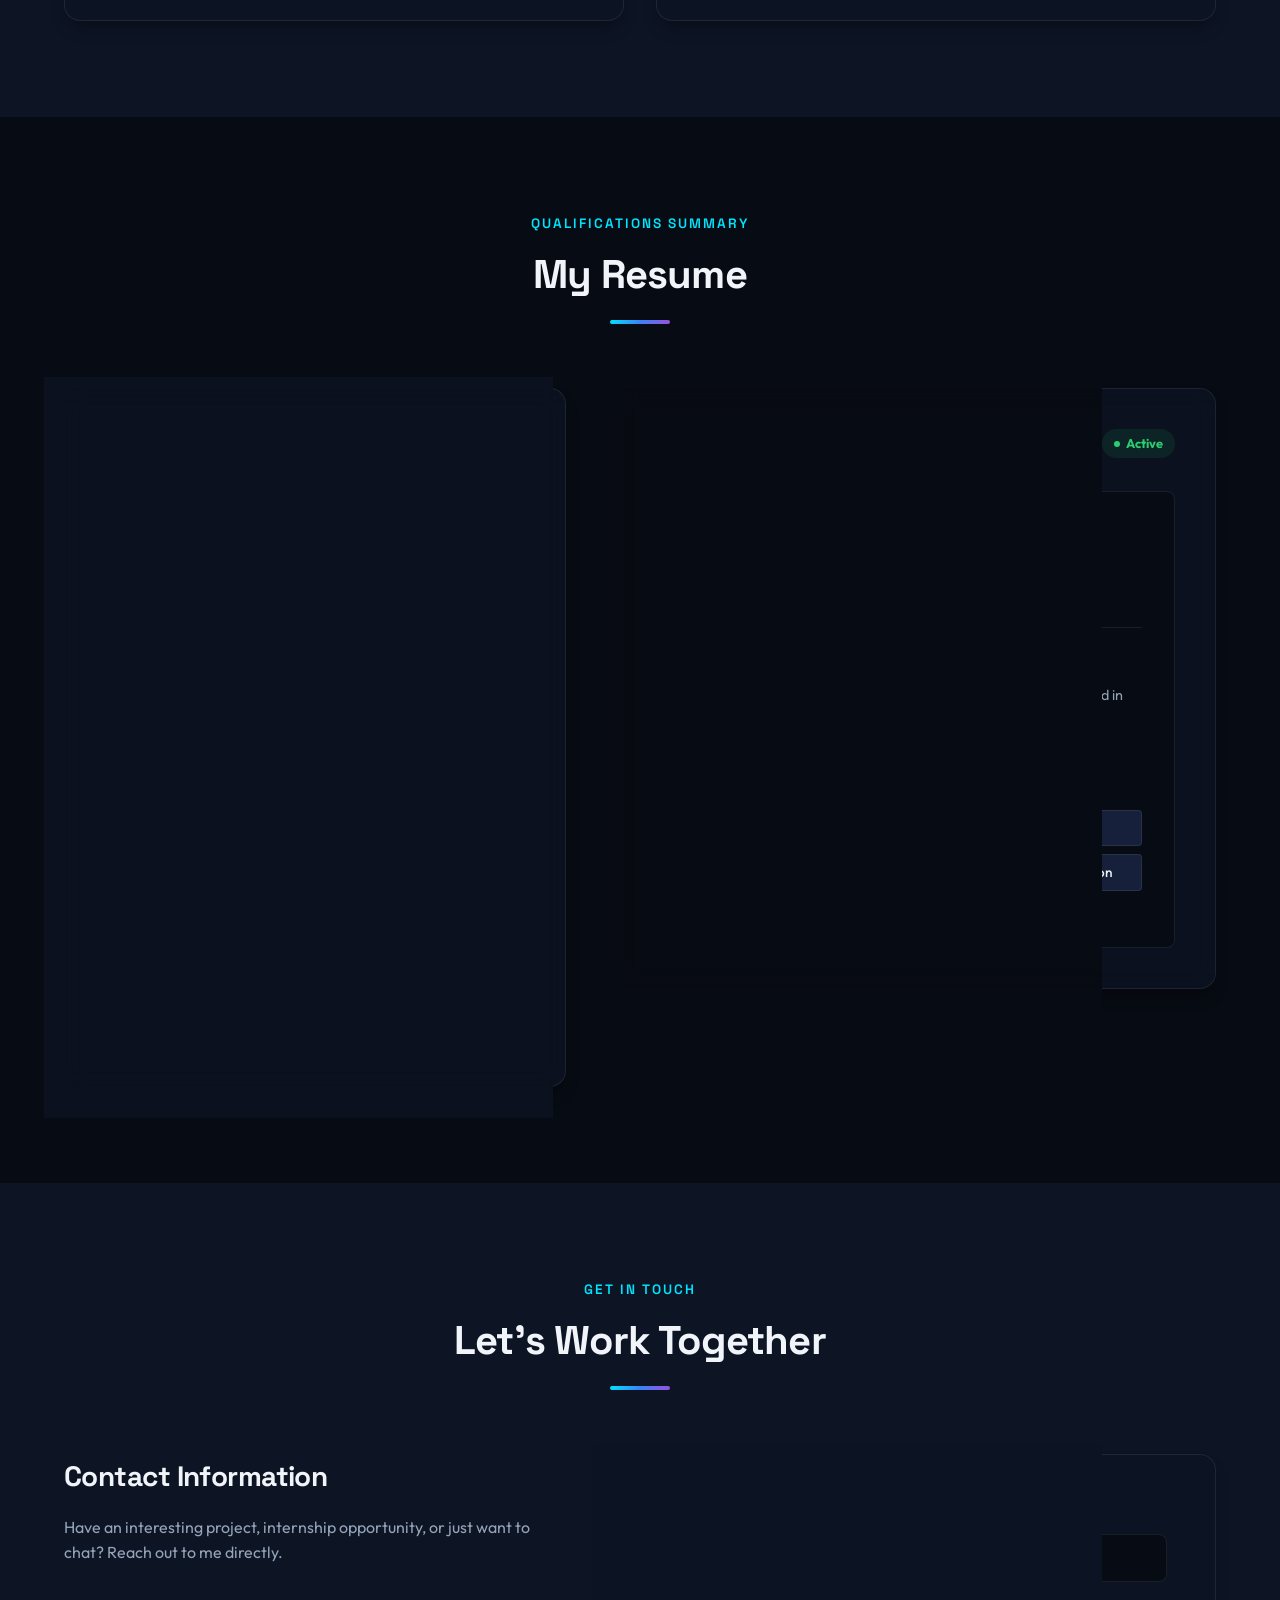
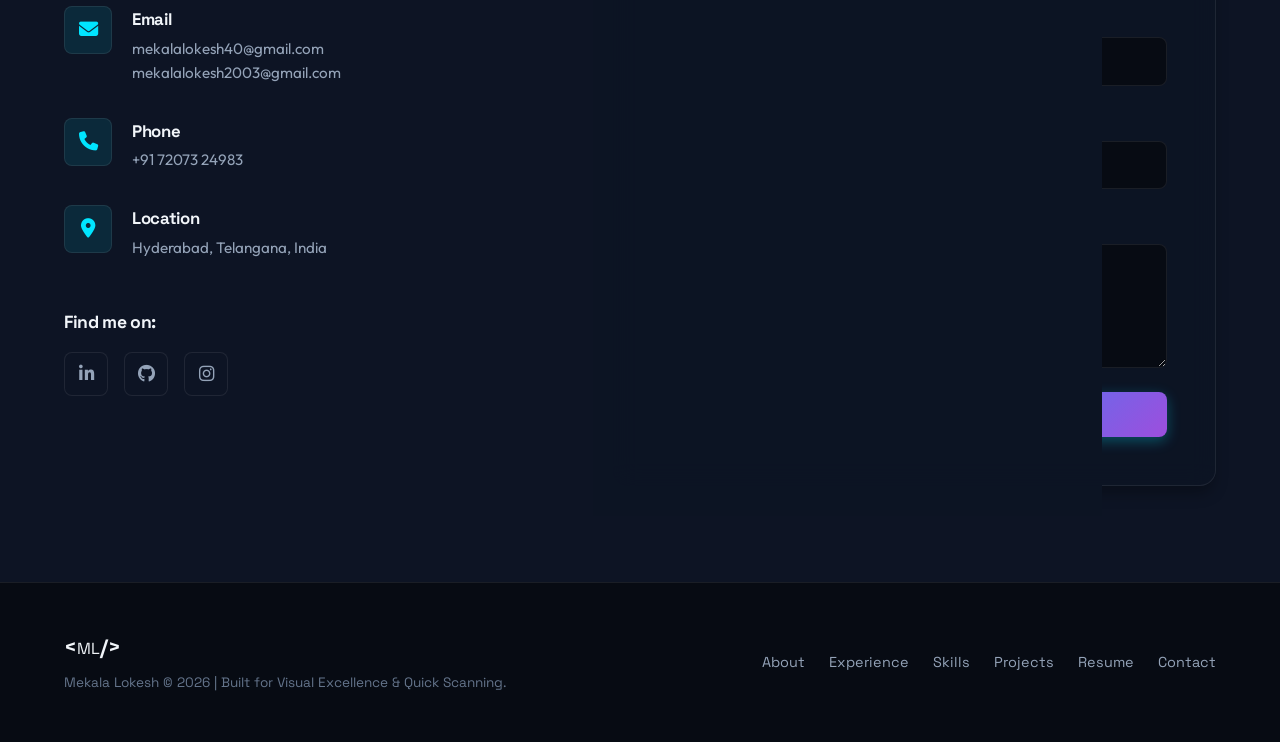
==== commit 17fc4607: "Merge remote main file assets (.gitignore, README, robots, sitemap, google verification, and LinkedI" ====
--- a/index.html
+++ b/index.html
@@ -4,6 +4,7 @@
     <meta charset="UTF-8">
     <meta http-equiv="X-UA-Compatible" content="IE=edge">
     <meta name="viewport" content="width=device-width, initial-scale=1.0">
+    <meta name="google-site-verification" content="_Rq-iRV1iwFMdVAt14S6tF854Ea41Ux-H7jJLnoevCc" />
     
     <!-- SEO Meta Tags -->
     <title>Mekala Lokesh | Full Stack Developer & AI/ML Engineer</title>
@@ -705,7 +706,7 @@
                     <div class="social-networks">
                         <h4>Find me on:</h4>
                         <div class="social-icons">
-                            <a href="https://www.linkedin.com/in/mekala-lokesh-46a9a6304/" target="_blank" aria-label="LinkedIn"><i class="fa-brands fa-linkedin-in"></i></a>
+                            <a href="https://www.linkedin.com/in/lokesh-mekala-46a9a6304/" target="_blank" aria-label="LinkedIn"><i class="fa-brands fa-linkedin-in"></i></a>
                             <a href="https://github.com/mekalalokesh03" target="_blank" aria-label="GitHub"><i class="fa-brands fa-github"></i></a>
                             <a href="https://www.instagram.com/m.loknath_loke/" target="_blank" aria-label="Instagram"><i class="fa-brands fa-instagram"></i></a>
                         </div>
